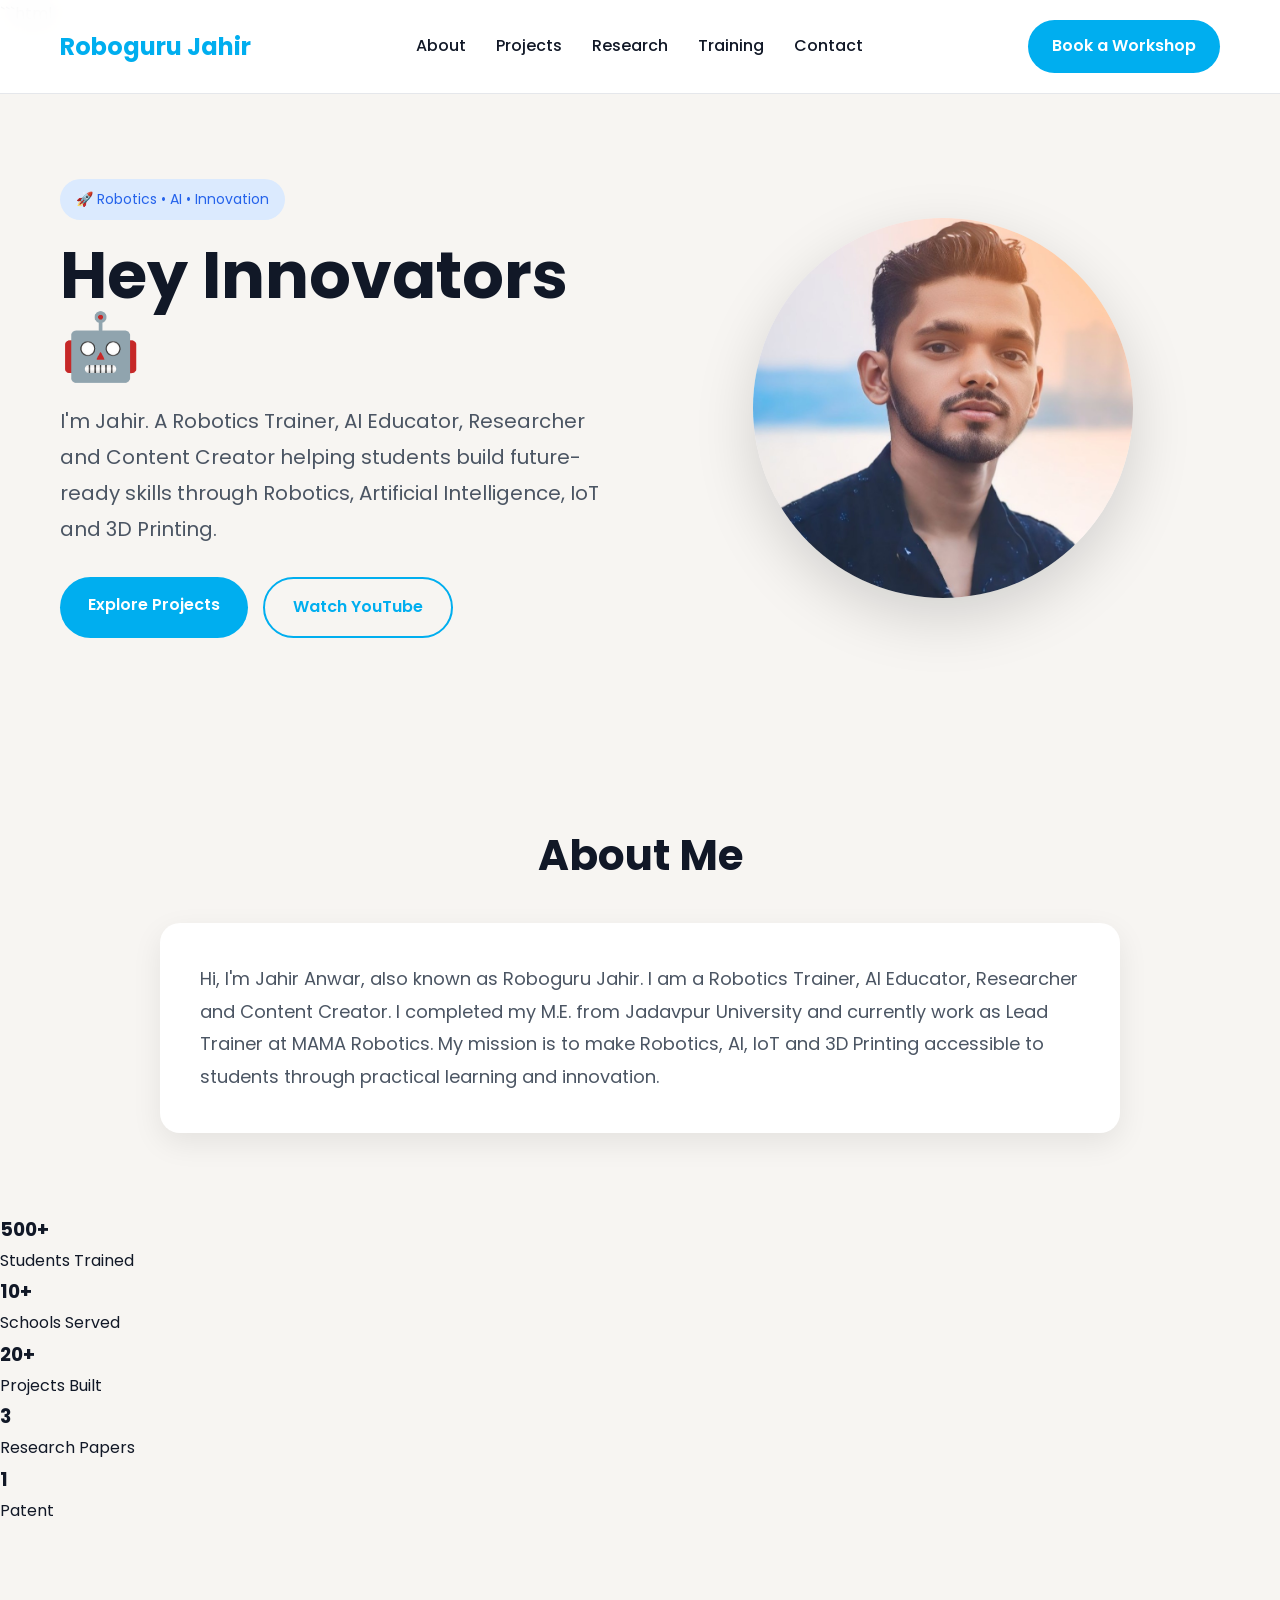
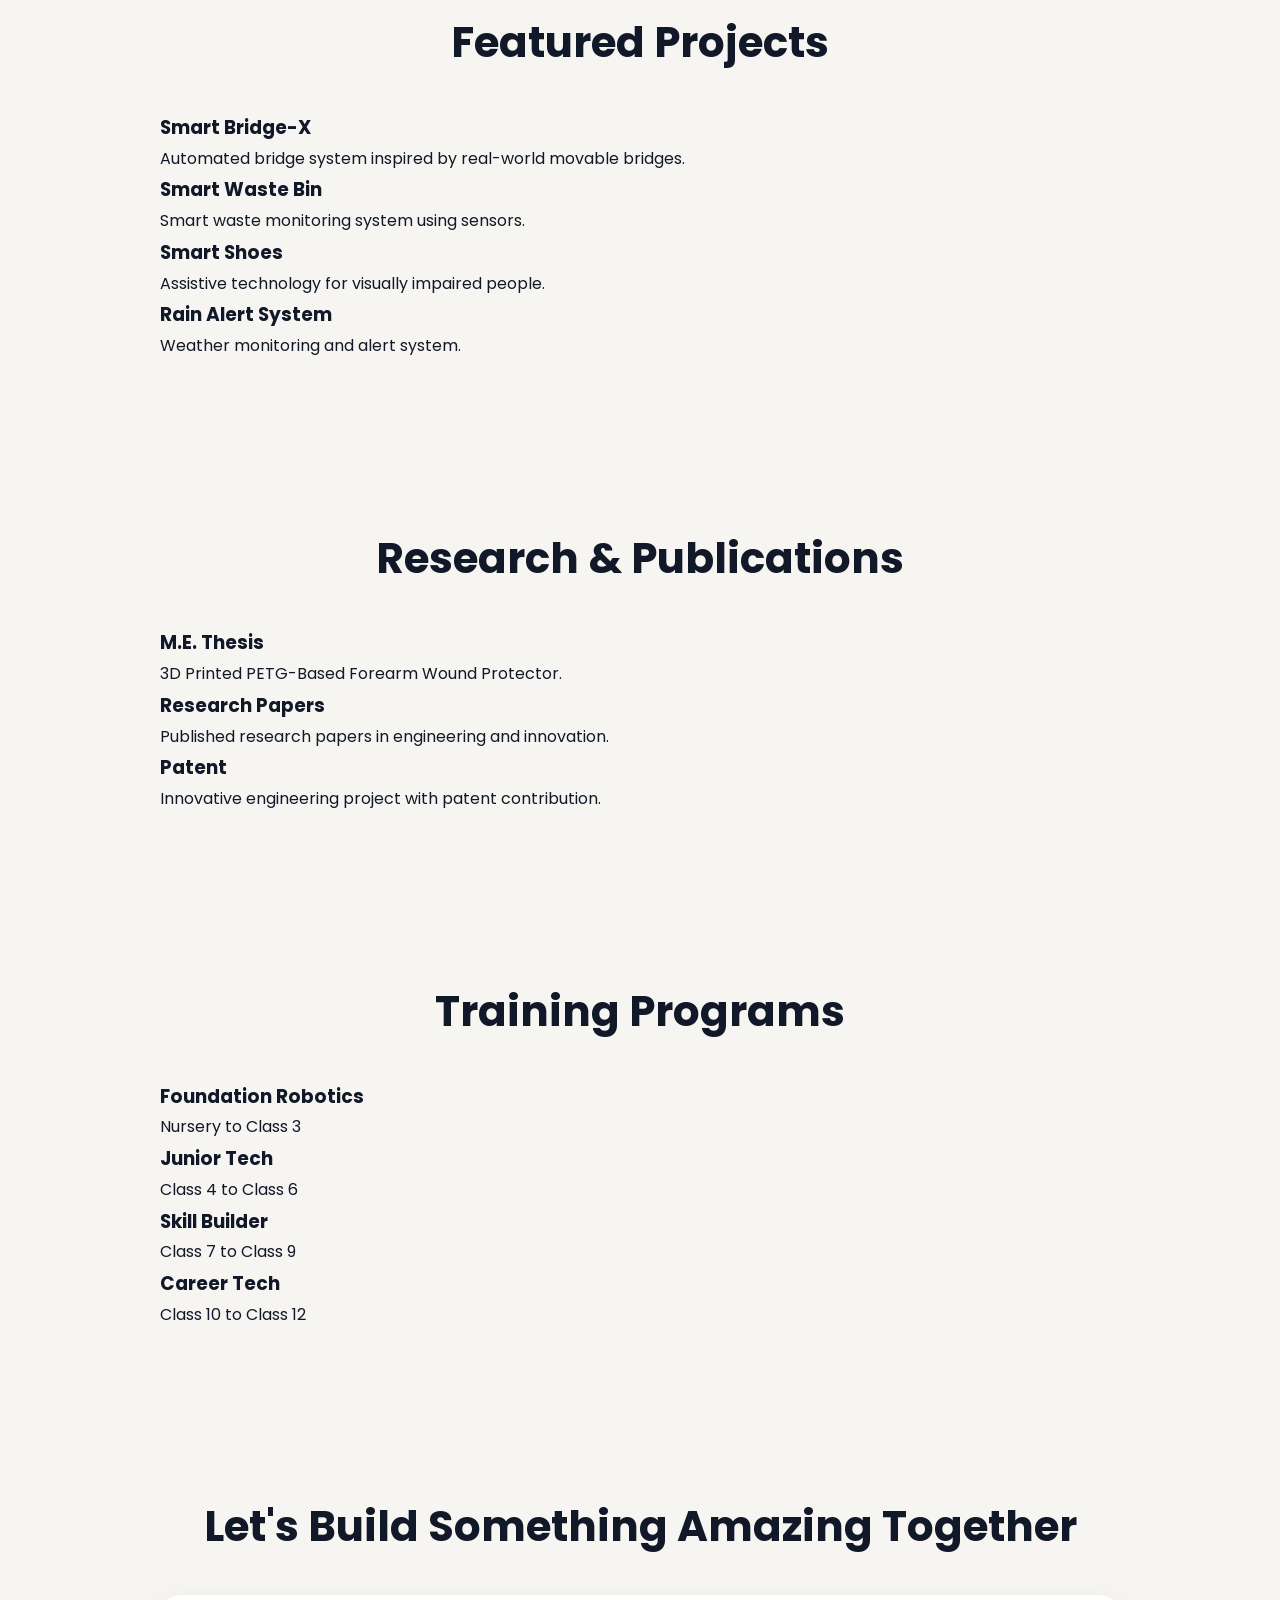
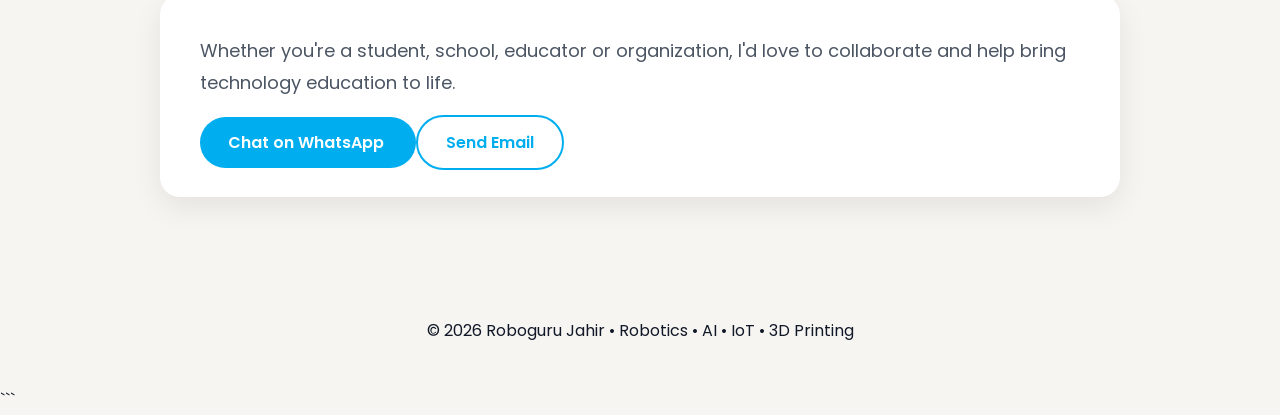
==== index.html @ cf417cfe "Update index.html" ====
```html
<!DOCTYPE html>
<html lang="en">

<head>
<meta charset="UTF-8">
<meta name="viewport" content="width=device-width, initial-scale=1.0">

<title>Roboguru Jahir | Robotics & AI Educator</title>

<link rel="stylesheet" href="style.css">

<link href="https://fonts.googleapis.com/css2?family=Poppins:wght@300;400;500;600;700&display=swap" rel="stylesheet">

<script defer src="script.js"></script>

</head>

<body>

<header>

<div class="navbar">

<div class="logo">
Roboguru Jahir
</div>

<div class="nav-links">
<a href="#about">About</a>
<a href="#projects">Projects</a>
<a href="#research">Research</a>
<a href="#training">Training</a>
<a href="#contact">Contact</a>
</div>

<a href="#contact" class="cta-btn">
Book a Workshop
</a>

</div>

</header>

<section class="hero">

<div class="hero-content">

<div class="badge">
🚀 Robotics • AI • Innovation
</div>

<h1>
Hey Innovators 🤖
</h1>

<p>

I'm Jahir.

A Robotics Trainer, AI Educator, Researcher and Content Creator helping students build future-ready skills through Robotics, Artificial Intelligence, IoT and 3D Printing.

</p>

<div class="hero-buttons">

<a href="#projects" class="btn-primary">
Explore Projects
</a>

<a href="https://youtube.com/@robogurujahir" target="_blank" class="btn-secondary">
Watch YouTube
</a>

</div>

</div>

<div class="hero-image">

<img src="jahir.jpg" alt="Jahir Anwar">

</div>

</section>

<section id="about" class="about reveal">

<h2 class="section-title">
About Me
</h2>

<div class="about-card">

<p>

Hi, I'm Jahir Anwar, also known as Roboguru Jahir.

I am a Robotics Trainer, AI Educator, Researcher and Content Creator.

I completed my M.E. from Jadavpur University and currently work as Lead Trainer at MAMA Robotics.

My mission is to make Robotics, AI, IoT and 3D Printing accessible to students through practical learning and innovation.

</p>

</div>

</section>

<section class="stats reveal">

<div class="card">
<h3>500+</h3>
<p>Students Trained</p>
</div>

<div class="card">
<h3>10+</h3>
<p>Schools Served</p>
</div>

<div class="card">
<h3>20+</h3>
<p>Projects Built</p>
</div>

<div class="card">
<h3>3</h3>
<p>Research Papers</p>
</div>

<div class="card">
<h3>1</h3>
<p>Patent</p>
</div>

</section>

<section id="projects" class="about reveal">

<h2 class="section-title">
Featured Projects
</h2>

<div class="stats">

<div class="card">
<h3>Smart Bridge-X</h3>
<p>Automated bridge system inspired by real-world movable bridges.</p>
</div>

<div class="card">
<h3>Smart Waste Bin</h3>
<p>Smart waste monitoring system using sensors.</p>
</div>

<div class="card">
<h3>Smart Shoes</h3>
<p>Assistive technology for visually impaired people.</p>
</div>

<div class="card">
<h3>Rain Alert System</h3>
<p>Weather monitoring and alert system.</p>
</div>

</div>

</section>

<section id="research" class="about reveal">

<h2 class="section-title">
Research & Publications
</h2>

<div class="stats">

<div class="card">
<h3>M.E. Thesis</h3>
<p>3D Printed PETG-Based Forearm Wound Protector.</p>
</div>

<div class="card">
<h3>Research Papers</h3>
<p>Published research papers in engineering and innovation.</p>
</div>

<div class="card">
<h3>Patent</h3>
<p>Innovative engineering project with patent contribution.</p>
</div>

</div>

</section>

<section id="training" class="about reveal">

<h2 class="section-title">
Training Programs
</h2>

<div class="stats">

<div class="card">
<h3>Foundation Robotics</h3>
<p>Nursery to Class 3</p>
</div>

<div class="card">
<h3>Junior Tech</h3>
<p>Class 4 to Class 6</p>
</div>

<div class="card">
<h3>Skill Builder</h3>
<p>Class 7 to Class 9</p>
</div>

<div class="card">
<h3>Career Tech</h3>
<p>Class 10 to Class 12</p>
</div>

</div>

</section>

<section id="contact" class="about reveal">

<h2 class="section-title">
Let's Build Something Amazing Together
</h2>

<div class="about-card">

<p>

Whether you're a student, school, educator or organization, I'd love to collaborate and help bring technology education to life.

</p>

<br>

<a href="https://wa.me/916295172561" target="_blank" class="btn-primary">
Chat on WhatsApp
</a>

<a href="mailto:robogurujahir@gmail.com" class="btn-secondary">
Send Email
</a>

</div>

</section>

<footer>

<p style="text-align:center;padding:40px;">
© 2026 Roboguru Jahir • Robotics • AI • IoT • 3D Printing
</p>

</footer>

</body>

</html>
```
---- style.css ----
*{
margin:0;
padding:0;
box-sizing:border-box;
font-family:'Poppins',sans-serif;
}

html{
scroll-behavior:smooth;
}

body{
background:#F7F5F2;
color:#111827;
line-height:1.8;
}

header{
position:fixed;
top:0;
left:0;
width:100%;
background:rgba(255,255,255,.95);
backdrop-filter:blur(12px);
border-bottom:1px solid #e5e7eb;
z-index:1000;
}

.navbar{
max-width:1200px;
margin:auto;
padding:20px;
display:flex;
justify-content:space-between;
align-items:center;
}

.logo{
font-size:24px;
font-weight:700;
color:#00AEEF;
}

.nav-links{
display:flex;
gap:30px;
}

.nav-links a{
text-decoration:none;
color:#111827;
font-weight:500;
transition:.3s;
}

.nav-links a:hover{
color:#00AEEF;
}

.cta-btn{
background:#00AEEF;
color:white;
padding:12px 24px;
border-radius:30px;
text-decoration:none;
font-weight:600;
}

.hero{
max-width:1200px;
margin:auto;
padding:150px 20px 100px;
display:flex;
align-items:center;
justify-content:space-between;
gap:50px;
}

.hero-content{
flex:1;
}

.badge{
display:inline-block;
background:#dbeafe;
color:#2563eb;
padding:8px 16px;
border-radius:30px;
font-size:14px;
margin-bottom:20px;
}

.hero h1{
font-size:65px;
line-height:1.1;
margin-bottom:20px;
}

.hero p{
font-size:20px;
color:#4b5563;
max-width:650px;
margin-bottom:30px;
}

.hero-buttons{
display:flex;
gap:15px;
flex-wrap:wrap;
}

.btn-primary{
background:#00AEEF;
color:white;
padding:14px 28px;
border-radius:40px;
text-decoration:none;
font-weight:600;
}

.btn-secondary{
border:2px solid #00AEEF;
color:#00AEEF;
padding:14px 28px;
border-radius:40px;
text-decoration:none;
font-weight:600;
}

.hero-image{
flex:1;
display:flex;
justify-content:center;
}

.hero-image img{
width:380px;
height:380px;
object-fit:cover;
border-radius:50%;
box-shadow:0 20px 60px rgba(0,0,0,.15);
transition:.4s;
}

.hero-image img:hover{
transform:scale(1.05);
}

.about{
max-width:1000px;
margin:auto;
padding:80px 20px;
}

.section-title{
font-size:42px;
text-align:center;
margin-bottom:30px;
}

.about-card{
background:white;
padding:40px;
border-radius:20px;
box-shadow:0 10px 30px rgba(0,0,0,.08);
}

.about-card p{
font-size:18px;
color:#4b5563;
}

.reveal{
opacity:0;
transform:translateY(40px);
transition:all .8s ease;
}

.reveal.active{
opacity:1;
transform:translateY(0);
}

@media(max-width:900px){

.hero{
flex-direction:column-reverse;
text-align:center;
}

.hero h1{
font-size:45px;
}

.hero-image img{
width:280px;
height:280px;
}

.nav-links{
display:none;
}

.hero-buttons{
justify-content:center;
}

}
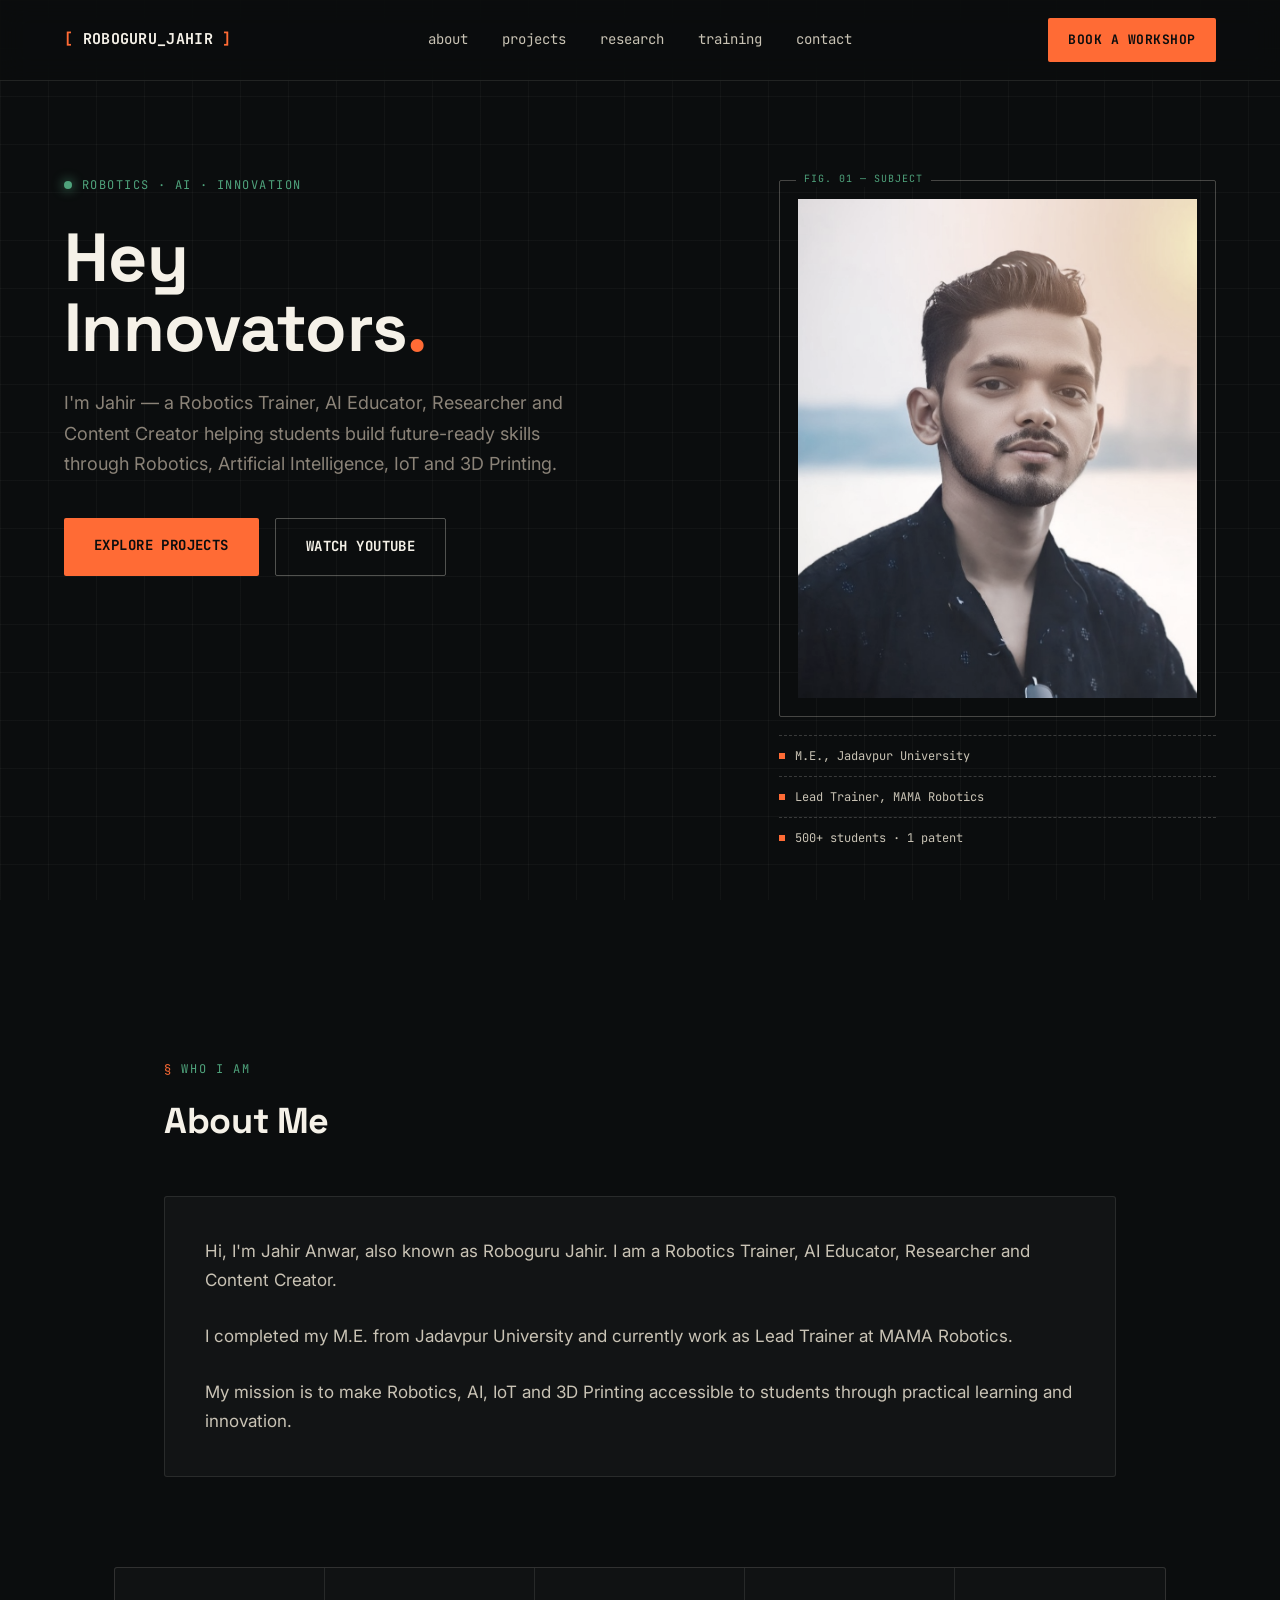
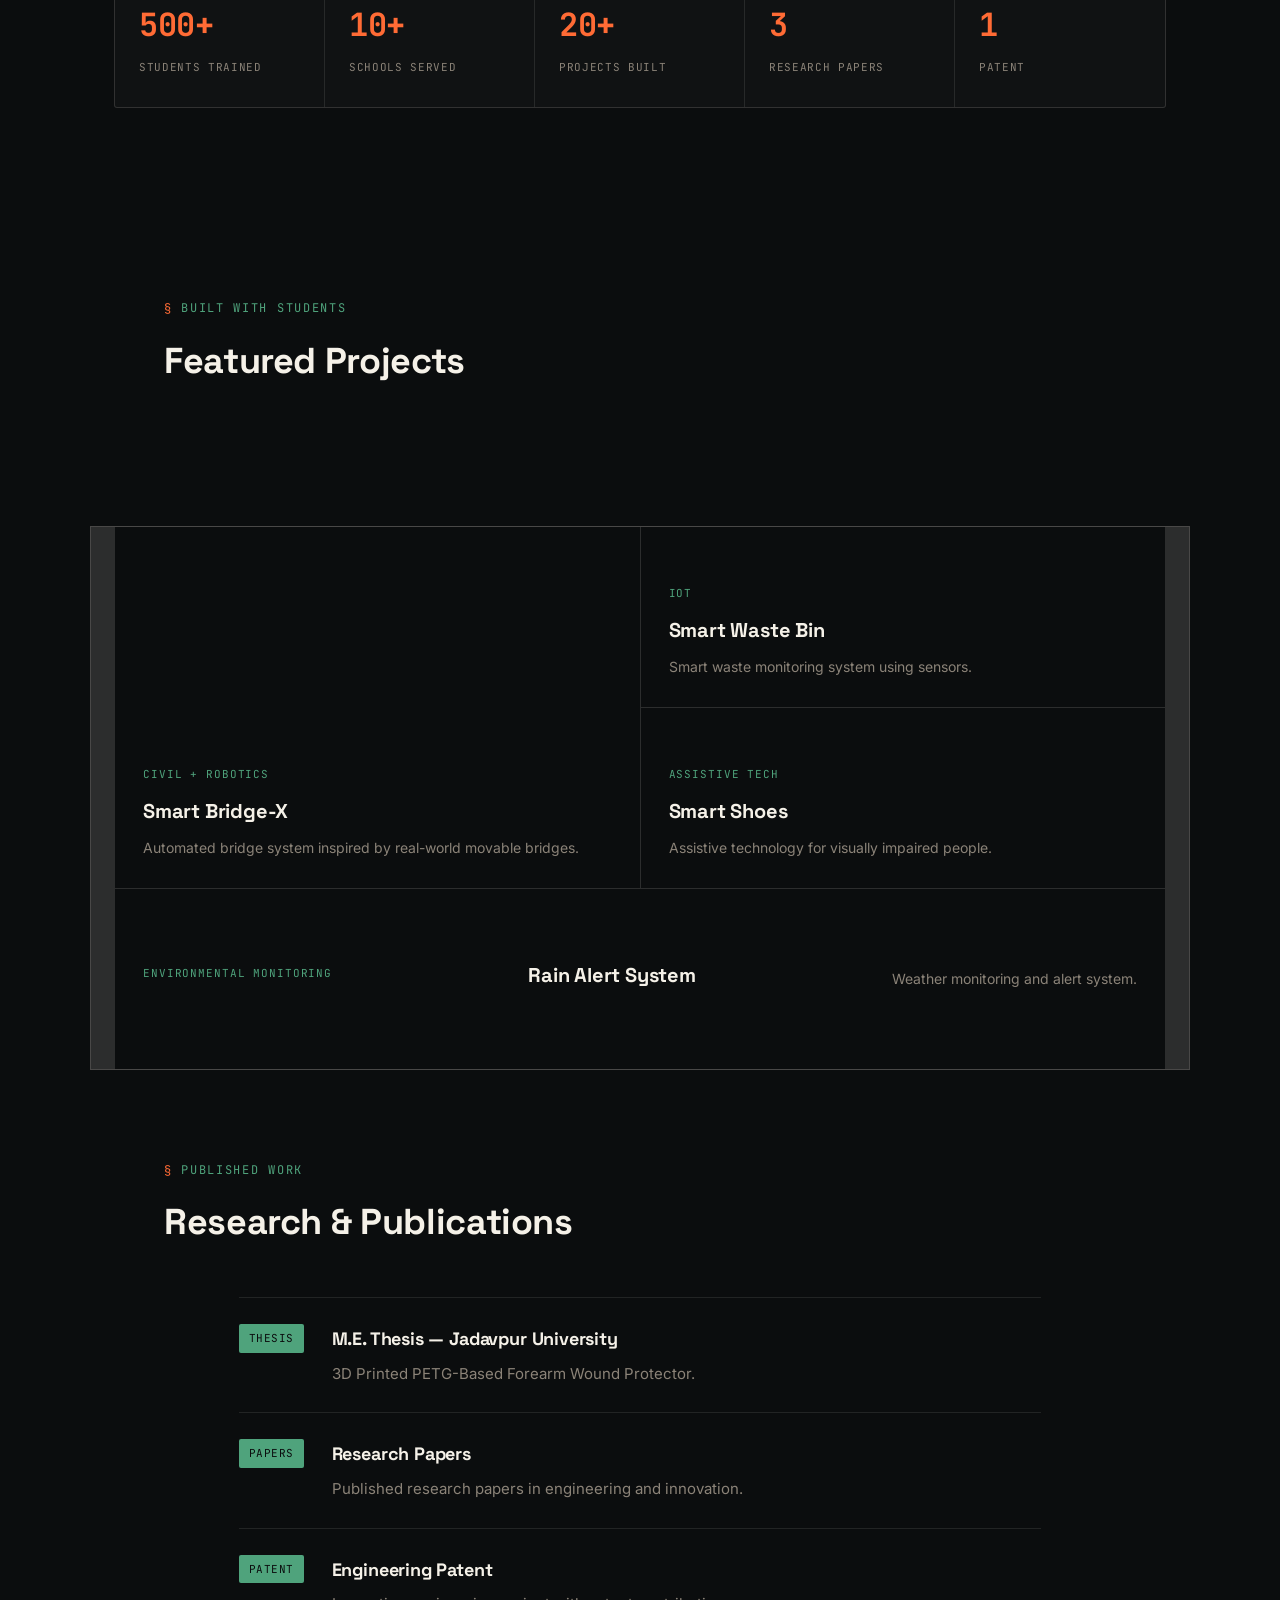
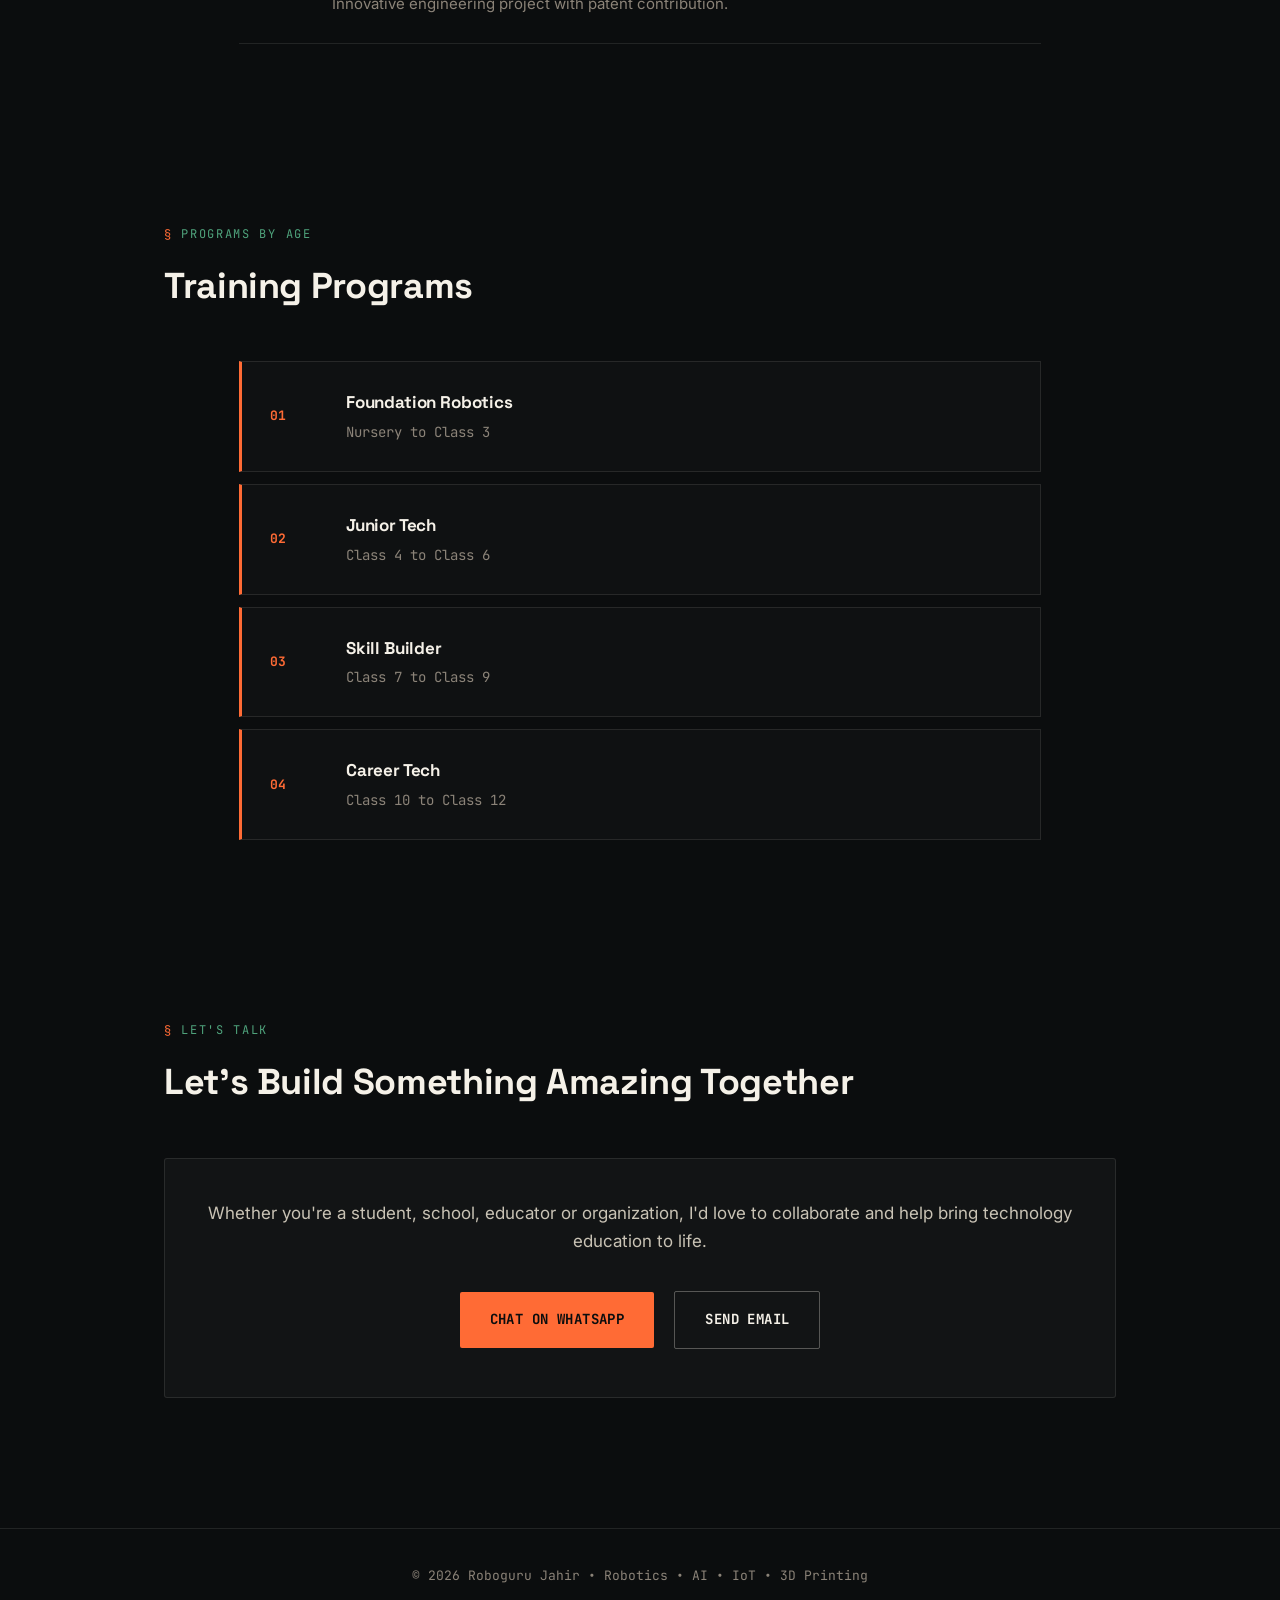
==== commit a5d35afa: "Add files via upload" ====
--- a/index.html
+++ b/index.html
@@ -1,4 +1,3 @@
-```html
 <!DOCTYPE html>
 <html lang="en">
 
@@ -6,11 +5,13 @@
 <meta charset="UTF-8">
 <meta name="viewport" content="width=device-width, initial-scale=1.0">
 
-<title>Roboguru Jahir | Robotics & AI Educator</title>
+<title>Roboguru Jahir | Robotics & AI Educator in Kolkata</title>
+<meta name="description" content="Jahir Anwar (Roboguru Jahir) trains 500+ students across 10+ schools in Robotics, AI, IoT and 3D Printing. M.E., Jadavpur University. Lead Trainer at MAMA Robotics.">
 
 <link rel="stylesheet" href="style.css">
 
-<link href="https://fonts.googleapis.com/css2?family=Poppins:wght@300;400;500;600;700&display=swap" rel="stylesheet">
+<link rel="preconnect" href="https://fonts.googleapis.com">
+<link href="https://fonts.googleapis.com/css2?family=Space+Grotesk:wght@500;600;700&family=Inter:wght@400;500;600&family=JetBrains+Mono:wght@400;500;700&display=swap" rel="stylesheet">
 
 <script defer src="script.js"></script>
 
@@ -19,252 +20,200 @@
 <body>
 
 <header>
-
 <div class="navbar">
-
-<div class="logo">
-Roboguru Jahir
+  <div class="logo">ROBOGURU_JAHIR</div>
+  <div class="nav-links">
+    <a href="#about">about</a>
+    <a href="#projects">projects</a>
+    <a href="#research">research</a>
+    <a href="#training">training</a>
+    <a href="#contact">contact</a>
+  </div>
+  <a href="#contact" class="cta-btn">Book a Workshop</a>
 </div>
-
-<div class="nav-links">
-<a href="#about">About</a>
-<a href="#projects">Projects</a>
-<a href="#research">Research</a>
-<a href="#training">Training</a>
-<a href="#contact">Contact</a>
+</header>
+
+<section class="hero">
+  <div class="hero-content">
+    <div class="badge">Robotics · AI · Innovation</div>
+    <h1>Hey<br>Innovators<span class="accent">.</span></h1>
+    <p>
+      I'm Jahir — a Robotics Trainer, AI Educator, Researcher and Content
+      Creator helping students build future-ready skills through Robotics,
+      Artificial Intelligence, IoT and 3D Printing.
+    </p>
+    <div class="hero-buttons">
+      <a href="#projects" class="btn-primary">Explore Projects</a>
+      <a href="https://youtube.com/@robogurujahir" target="_blank" class="btn-secondary">Watch YouTube</a>
+    </div>
+  </div>
+
+  <div class="hero-diagram">
+    <div class="diagram-frame">
+      <img src="jahir.jpg" alt="Jahir Anwar, Roboguru Jahir">
+    </div>
+    <div class="callouts">
+      <div class="callout"><span class="dot"></span> M.E., Jadavpur University</div>
+      <div class="callout"><span class="dot"></span> Lead Trainer, MAMA Robotics</div>
+      <div class="callout"><span class="dot"></span> 500+ students · 1 patent</div>
+    </div>
+  </div>
+</section>
+
+<section id="about" class="about reveal">
+  <span class="eyebrow">Who I Am</span>
+  <h2 class="section-title">About Me</h2>
+  <div class="about-card">
+    <p>
+      Hi, I'm Jahir Anwar, also known as Roboguru Jahir. I am a Robotics Trainer,
+      AI Educator, Researcher and Content Creator.
+    </p>
+    <br>
+    <p>
+      I completed my M.E. from Jadavpur University and currently work as Lead
+      Trainer at MAMA Robotics.
+    </p>
+    <br>
+    <p>
+      My mission is to make Robotics, AI, IoT and 3D Printing accessible to
+      students through practical learning and innovation.
+    </p>
+  </div>
+</section>
+
+<section class="stats-section reveal">
+  <div class="stats">
+    <div class="card">
+      <h3>500+</h3>
+      <p>Students trained</p>
+    </div>
+    <div class="card">
+      <h3>10+</h3>
+      <p>Schools served</p>
+    </div>
+    <div class="card">
+      <h3>20+</h3>
+      <p>Projects built</p>
+    </div>
+    <div class="card">
+      <h3>3</h3>
+      <p>Research papers</p>
+    </div>
+    <div class="card">
+      <h3>1</h3>
+      <p>Patent</p>
+    </div>
+  </div>
+</section>
+
+<section id="projects" class="about reveal">
+  <span class="eyebrow">Built With Students</span>
+  <h2 class="section-title">Featured Projects</h2>
+</section>
+
+<div class="projects-grid reveal">
+  <div class="project-card">
+    <div class="project-tag">Civil + Robotics</div>
+    <h3>Smart Bridge-X</h3>
+    <p>Automated bridge system inspired by real-world movable bridges.</p>
+  </div>
+  <div class="project-card">
+    <div class="project-tag">IoT</div>
+    <h3>Smart Waste Bin</h3>
+    <p>Smart waste monitoring system using sensors.</p>
+  </div>
+  <div class="project-card">
+    <div class="project-tag">Assistive Tech</div>
+    <h3>Smart Shoes</h3>
+    <p>Assistive technology for visually impaired people.</p>
+  </div>
+  <div class="project-card">
+    <div class="project-tag">Environmental Monitoring</div>
+    <h3>Rain Alert System</h3>
+    <p>Weather monitoring and alert system.</p>
+  </div>
 </div>
 
-<a href="#contact" class="cta-btn">
-Book a Workshop
-</a>
-
-</div>
-
-</header>
-
-<section class="hero">
-
-<div class="hero-content">
-
-<div class="badge">
-🚀 Robotics • AI • Innovation
-</div>
-
-<h1>
-Hey Innovators 🤖
-</h1>
-
-<p>
-
-I'm Jahir.
-
-A Robotics Trainer, AI Educator, Researcher and Content Creator helping students build future-ready skills through Robotics, Artificial Intelligence, IoT and 3D Printing.
-
-</p>
-
-<div class="hero-buttons">
-
-<a href="#projects" class="btn-primary">
-Explore Projects
-</a>
-
-<a href="https://youtube.com/@robogurujahir" target="_blank" class="btn-secondary">
-Watch YouTube
-</a>
-
-</div>
-
-</div>
-
-<div class="hero-image">
-
-<img src="jahir.jpg" alt="Jahir Anwar">
-
-</div>
-
-</section>
-
-<section id="about" class="about reveal">
-
-<h2 class="section-title">
-About Me
-</h2>
-
-<div class="about-card">
-
-<p>
-
-Hi, I'm Jahir Anwar, also known as Roboguru Jahir.
-
-I am a Robotics Trainer, AI Educator, Researcher and Content Creator.
-
-I completed my M.E. from Jadavpur University and currently work as Lead Trainer at MAMA Robotics.
-
-My mission is to make Robotics, AI, IoT and 3D Printing accessible to students through practical learning and innovation.
-
-</p>
-
-</div>
-
-</section>
-
-<section class="stats reveal">
-
-<div class="card">
-<h3>500+</h3>
-<p>Students Trained</p>
-</div>
-
-<div class="card">
-<h3>10+</h3>
-<p>Schools Served</p>
-</div>
-
-<div class="card">
-<h3>20+</h3>
-<p>Projects Built</p>
-</div>
-
-<div class="card">
-<h3>3</h3>
-<p>Research Papers</p>
-</div>
-
-<div class="card">
-<h3>1</h3>
-<p>Patent</p>
-</div>
-
-</section>
-
-<section id="projects" class="about reveal">
-
-<h2 class="section-title">
-Featured Projects
-</h2>
-
-<div class="stats">
-
-<div class="card">
-<h3>Smart Bridge-X</h3>
-<p>Automated bridge system inspired by real-world movable bridges.</p>
-</div>
-
-<div class="card">
-<h3>Smart Waste Bin</h3>
-<p>Smart waste monitoring system using sensors.</p>
-</div>
-
-<div class="card">
-<h3>Smart Shoes</h3>
-<p>Assistive technology for visually impaired people.</p>
-</div>
-
-<div class="card">
-<h3>Rain Alert System</h3>
-<p>Weather monitoring and alert system.</p>
-</div>
-
-</div>
-
-</section>
-
 <section id="research" class="about reveal">
-
-<h2 class="section-title">
-Research & Publications
-</h2>
-
-<div class="stats">
-
-<div class="card">
-<h3>M.E. Thesis</h3>
-<p>3D Printed PETG-Based Forearm Wound Protector.</p>
-</div>
-
-<div class="card">
-<h3>Research Papers</h3>
-<p>Published research papers in engineering and innovation.</p>
-</div>
-
-<div class="card">
-<h3>Patent</h3>
-<p>Innovative engineering project with patent contribution.</p>
-</div>
-
-</div>
-
+  <span class="eyebrow">Published Work</span>
+  <h2 class="section-title">Research & Publications</h2>
+  <div class="research-list">
+    <div class="research-item">
+      <div class="research-tag">THESIS</div>
+      <div>
+        <h3>M.E. Thesis — Jadavpur University</h3>
+        <p>3D Printed PETG-Based Forearm Wound Protector.</p>
+      </div>
+    </div>
+    <div class="research-item">
+      <div class="research-tag">PAPERS</div>
+      <div>
+        <h3>Research Papers</h3>
+        <p>Published research papers in engineering and innovation.</p>
+      </div>
+    </div>
+    <div class="research-item">
+      <div class="research-tag">PATENT</div>
+      <div>
+        <h3>Engineering Patent</h3>
+        <p>Innovative engineering project with patent contribution.</p>
+      </div>
+    </div>
+  </div>
 </section>
 
 <section id="training" class="about reveal">
-
-<h2 class="section-title">
-Training Programs
-</h2>
-
-<div class="stats">
-
-<div class="card">
-<h3>Foundation Robotics</h3>
-<p>Nursery to Class 3</p>
-</div>
-
-<div class="card">
-<h3>Junior Tech</h3>
-<p>Class 4 to Class 6</p>
-</div>
-
-<div class="card">
-<h3>Skill Builder</h3>
-<p>Class 7 to Class 9</p>
-</div>
-
-<div class="card">
-<h3>Career Tech</h3>
-<p>Class 10 to Class 12</p>
-</div>
-
-</div>
-
+  <span class="eyebrow">Programs By Age</span>
+  <h2 class="section-title">Training Programs</h2>
+  <div class="training-ladder">
+    <div class="training-step">
+      <div class="training-num">01</div>
+      <div>
+        <h3>Foundation Robotics</h3>
+        <p>Nursery to Class 3</p>
+      </div>
+    </div>
+    <div class="training-step">
+      <div class="training-num">02</div>
+      <div>
+        <h3>Junior Tech</h3>
+        <p>Class 4 to Class 6</p>
+      </div>
+    </div>
+    <div class="training-step">
+      <div class="training-num">03</div>
+      <div>
+        <h3>Skill Builder</h3>
+        <p>Class 7 to Class 9</p>
+      </div>
+    </div>
+    <div class="training-step">
+      <div class="training-num">04</div>
+      <div>
+        <h3>Career Tech</h3>
+        <p>Class 10 to Class 12</p>
+      </div>
+    </div>
+  </div>
 </section>
 
 <section id="contact" class="about reveal">
-
-<h2 class="section-title">
-Let's Build Something Amazing Together
-</h2>
-
-<div class="about-card">
-
-<p>
-
-Whether you're a student, school, educator or organization, I'd love to collaborate and help bring technology education to life.
-
-</p>
-
-<br>
-
-<a href="https://wa.me/916295172561" target="_blank" class="btn-primary">
-Chat on WhatsApp
-</a>
-
-<a href="mailto:robogurujahir@gmail.com" class="btn-secondary">
-Send Email
-</a>
-
-</div>
-
+  <span class="eyebrow">Let's Talk</span>
+  <h2 class="section-title">Let's Build Something Amazing Together</h2>
+  <div class="about-card">
+    <p>
+      Whether you're a student, school, educator or organization, I'd love to
+      collaborate and help bring technology education to life.
+    </p>
+    <br>
+    <a href="https://wa.me/916295172561" target="_blank" class="btn-primary">Chat on WhatsApp</a>
+    <a href="mailto:robogurujahir@gmail.com" class="btn-secondary">Send Email</a>
+  </div>
 </section>
 
 <footer>
-
-<p style="text-align:center;padding:40px;">
-© 2026 Roboguru Jahir • Robotics • AI • IoT • 3D Printing
-</p>
-
+  <p>© 2026 Roboguru Jahir • Robotics • AI • IoT • 3D Printing</p>
 </footer>
 
 </body>
-
 </html>
-```
--- a/style.css
+++ b/style.css
@@ -1,208 +1,580 @@
+/* ===================================================
+   ROBOGURU JAHIR — Design Tokens
+   ---------------------------------------------------
+   Background   #0B0D0E   near-black workshop
+   Paper        #F5F1E8   warm paper (text/surfaces)
+   Solder       #FF6B35   signal orange — signature only
+   Trace        #4FA37C   PCB-trace green — data/tags
+   Graphite     #8B8378   muted body text
+   Line         rgba(245,241,232,.14)
+=================================================== */
+
 *{
-margin:0;
-padding:0;
-box-sizing:border-box;
-font-family:'Poppins',sans-serif;
+  margin:0;
+  padding:0;
+  box-sizing:border-box;
 }
 
 html{
-scroll-behavior:smooth;
+  scroll-behavior:smooth;
 }
 
 body{
-background:#F7F5F2;
-color:#111827;
-line-height:1.8;
-}
+  background:#0B0D0E;
+  color:#F5F1E8;
+  font-family:'Inter',sans-serif;
+  line-height:1.7;
+  overflow-x:hidden;
+}
+
+::selection{
+  background:#FF6B35;
+  color:#0B0D0E;
+}
+
+h1,h2,h3{
+  font-family:'Space Grotesk',sans-serif;
+  letter-spacing:-.01em;
+}
+
+.mono{
+  font-family:'JetBrains Mono',monospace;
+}
+
+a{ color:inherit; }
+a:focus-visible, button:focus-visible{
+  outline:2px solid #FF6B35;
+  outline-offset:4px;
+}
+
+/* faint blueprint grid behind everything */
+body::before{
+  content:"";
+  position:fixed;
+  inset:0;
+  background-image:
+    linear-gradient(rgba(245,241,232,.035) 1px, transparent 1px),
+    linear-gradient(90deg, rgba(245,241,232,.035) 1px, transparent 1px);
+  background-size:48px 48px;
+  pointer-events:none;
+  z-index:0;
+}
+
+header, .hero, .about, .stats-section, #projects, .projects-grid,
+.research-list, .training-ladder, #contact, footer{
+  position:relative;
+  z-index:1;
+}
+
+/* ===================== HEADER ===================== */
 
 header{
-position:fixed;
-top:0;
-left:0;
-width:100%;
-background:rgba(255,255,255,.95);
-backdrop-filter:blur(12px);
-border-bottom:1px solid #e5e7eb;
-z-index:1000;
+  position:fixed;
+  top:0; left:0; width:100%;
+  background:rgba(11,13,14,.85);
+  backdrop-filter:blur(14px);
+  border-bottom:1px solid rgba(245,241,232,.1);
+  z-index:1000;
 }
 
 .navbar{
-max-width:1200px;
-margin:auto;
-padding:20px;
-display:flex;
-justify-content:space-between;
-align-items:center;
+  max-width:1200px;
+  margin:auto;
+  padding:18px 24px;
+  display:flex;
+  justify-content:space-between;
+  align-items:center;
 }
 
 .logo{
-font-size:24px;
-font-weight:700;
-color:#00AEEF;
+  font-family:'JetBrains Mono',monospace;
+  font-size:15px;
+  font-weight:700;
+  letter-spacing:.02em;
+  color:#F5F1E8;
+}
+.logo::before{
+  content:"[ ";
+  color:#FF6B35;
+}
+.logo::after{
+  content:" ]";
+  color:#FF6B35;
 }
 
 .nav-links{
-display:flex;
-gap:30px;
-}
-
+  display:flex;
+  gap:34px;
+}
 .nav-links a{
-text-decoration:none;
-color:#111827;
-font-weight:500;
-transition:.3s;
-}
-
-.nav-links a:hover{
-color:#00AEEF;
-}
+  text-decoration:none;
+  color:#C9C3B5;
+  font-size:14px;
+  font-family:'JetBrains Mono',monospace;
+  transition:color .25s;
+}
+.nav-links a:hover{ color:#FF6B35; }
 
 .cta-btn{
-background:#00AEEF;
-color:white;
-padding:12px 24px;
-border-radius:30px;
-text-decoration:none;
-font-weight:600;
-}
+  background:#FF6B35;
+  color:#0B0D0E;
+  padding:11px 20px;
+  border-radius:2px;
+  text-decoration:none;
+  font-weight:700;
+  font-size:13px;
+  font-family:'JetBrains Mono',monospace;
+  text-transform:uppercase;
+  letter-spacing:.04em;
+  transition:transform .25s, box-shadow .25s;
+}
+.cta-btn:hover{
+  transform:translateY(-2px);
+  box-shadow:0 8px 24px rgba(255,107,53,.35);
+}
+
+/* ===================== HERO — schematic layout ===================== */
 
 .hero{
-max-width:1200px;
-margin:auto;
-padding:150px 20px 100px;
-display:flex;
-align-items:center;
-justify-content:space-between;
-gap:50px;
+  max-width:1200px;
+  margin:auto;
+  padding:170px 24px 120px;
+  display:grid;
+  grid-template-columns:1.2fr .8fr;
+  gap:60px;
+  align-items:start;
 }
 
 .hero-content{
-flex:1;
+  min-width:0;
 }
 
 .badge{
-display:inline-block;
-background:#dbeafe;
-color:#2563eb;
-padding:8px 16px;
-border-radius:30px;
-font-size:14px;
-margin-bottom:20px;
+  display:inline-flex;
+  align-items:center;
+  gap:10px;
+  font-family:'JetBrains Mono',monospace;
+  font-size:12px;
+  letter-spacing:.12em;
+  text-transform:uppercase;
+  color:#4FA37C;
+  margin-bottom:28px;
+}
+.badge::before{
+  content:"";
+  width:8px; height:8px;
+  background:#4FA37C;
+  border-radius:50%;
+  box-shadow:0 0 12px #4FA37C;
+  animation:pulse 2s infinite;
+}
+@keyframes pulse{
+  0%,100%{ opacity:1; }
+  50%{ opacity:.35; }
 }
 
 .hero h1{
-font-size:65px;
-line-height:1.1;
-margin-bottom:20px;
-}
+  font-size:68px;
+  line-height:1.02;
+  font-weight:700;
+  margin-bottom:26px;
+  color:#F5F1E8;
+}
+.hero h1 .accent{ color:#FF6B35; }
 
 .hero p{
-font-size:20px;
-color:#4b5563;
-max-width:650px;
-margin-bottom:30px;
+  font-size:18px;
+  color:#8B8378;
+  max-width:540px;
+  margin-bottom:38px;
 }
 
 .hero-buttons{
-display:flex;
-gap:15px;
-flex-wrap:wrap;
+  display:flex;
+  gap:16px;
+  flex-wrap:wrap;
 }
 
 .btn-primary{
-background:#00AEEF;
-color:white;
-padding:14px 28px;
-border-radius:40px;
-text-decoration:none;
-font-weight:600;
+  background:#FF6B35;
+  color:#0B0D0E;
+  padding:16px 30px;
+  border-radius:2px;
+  text-decoration:none;
+  font-weight:700;
+  font-size:14px;
+  font-family:'JetBrains Mono',monospace;
+  text-transform:uppercase;
+  letter-spacing:.03em;
+  display:inline-block;
+  transition:transform .25s, box-shadow .25s;
+}
+.btn-primary:hover{
+  transform:translateY(-3px);
+  box-shadow:0 10px 28px rgba(255,107,53,.35);
 }
 
 .btn-secondary{
-border:2px solid #00AEEF;
-color:#00AEEF;
-padding:14px 28px;
-border-radius:40px;
-text-decoration:none;
-font-weight:600;
-}
-
-.hero-image{
-flex:1;
-display:flex;
-justify-content:center;
-}
-
-.hero-image img{
-width:380px;
-height:380px;
-object-fit:cover;
-border-radius:50%;
-box-shadow:0 20px 60px rgba(0,0,0,.15);
-transition:.4s;
-}
-
-.hero-image img:hover{
-transform:scale(1.05);
-}
+  border:1.5px solid rgba(245,241,232,.3);
+  color:#F5F1E8;
+  padding:16px 30px;
+  border-radius:2px;
+  text-decoration:none;
+  font-weight:700;
+  font-size:14px;
+  font-family:'JetBrains Mono',monospace;
+  text-transform:uppercase;
+  letter-spacing:.03em;
+  display:inline-block;
+  transition:.25s;
+}
+.btn-secondary:hover{
+  border-color:#4FA37C;
+  color:#4FA37C;
+}
+
+/* --- the schematic photo callout --- */
+
+.hero-diagram{
+  position:relative;
+  padding-top:10px;
+}
+
+.diagram-frame{
+  position:relative;
+  border:1px solid rgba(245,241,232,.25);
+  border-radius:2px;
+  padding:18px;
+}
+
+.diagram-frame::before{
+  content:"FIG. 01 — SUBJECT";
+  position:absolute;
+  top:-11px;
+  left:16px;
+  background:#0B0D0E;
+  padding:0 8px;
+  font-family:'JetBrains Mono',monospace;
+  font-size:10px;
+  letter-spacing:.1em;
+  color:#4FA37C;
+}
+
+.diagram-frame img{
+  width:100%;
+  aspect-ratio:4/5;
+  object-fit:cover;
+  filter:grayscale(60%) contrast(1.05);
+  display:block;
+  transition:filter .5s;
+}
+.diagram-frame:hover img{
+  filter:grayscale(0%) contrast(1.05);
+}
+
+.callouts{
+  margin-top:18px;
+  display:flex;
+  flex-direction:column;
+  gap:10px;
+}
+.callout{
+  display:flex;
+  align-items:center;
+  gap:10px;
+  font-family:'JetBrains Mono',monospace;
+  font-size:12px;
+  color:#C9C3B5;
+  border-top:1px dashed rgba(245,241,232,.2);
+  padding-top:10px;
+}
+.callout span.dot{
+  width:6px; height:6px;
+  background:#FF6B35;
+  flex:none;
+}
+
+/* ===================== SECTION SHARED ===================== */
 
 .about{
-max-width:1000px;
-margin:auto;
-padding:80px 20px;
-}
+  max-width:1000px;
+  margin:auto;
+  padding:90px 24px;
+}
+
+.eyebrow{
+  font-family:'JetBrains Mono',monospace;
+  font-size:12px;
+  letter-spacing:.14em;
+  text-transform:uppercase;
+  color:#4FA37C;
+  display:block;
+  margin-bottom:12px;
+}
+.eyebrow::before{ content:"§ "; color:#FF6B35; }
 
 .section-title{
-font-size:42px;
-text-align:center;
-margin-bottom:30px;
+  font-size:36px;
+  margin-bottom:44px;
+  color:#F5F1E8;
+  font-weight:700;
 }
 
 .about-card{
-background:white;
-padding:40px;
-border-radius:20px;
-box-shadow:0 10px 30px rgba(0,0,0,.08);
-}
-
+  background:rgba(245,241,232,.03);
+  border:1px solid rgba(245,241,232,.1);
+  padding:40px;
+  border-radius:3px;
+}
 .about-card p{
-font-size:18px;
-color:#4b5563;
-}
+  font-size:17px;
+  color:#C9C3B5;
+}
+
+/* ===================== STATS — terminal readout ===================== */
+
+.stats-section{
+  max-width:1100px;
+  margin:0 auto 100px;
+  padding:0 24px;
+}
+
+.stats{
+  display:flex;
+  flex-wrap:wrap;
+  border:1px solid rgba(245,241,232,.14);
+  border-radius:3px;
+  background:rgba(245,241,232,.025);
+}
+
+.stats .card{
+  flex:1 1 19%;
+  text-align:left;
+  padding:30px 24px;
+  border-right:1px solid rgba(245,241,232,.1);
+}
+.stats .card:last-child{ border-right:none; }
+
+.stats .card h3{
+  font-family:'JetBrains Mono',monospace;
+  font-size:32px;
+  color:#FF6B35;
+  margin-bottom:6px;
+  font-weight:700;
+}
+.stats .card p{
+  font-family:'JetBrains Mono',monospace;
+  color:#8B8378;
+  font-size:11px;
+  letter-spacing:.06em;
+  text-transform:uppercase;
+}
+
+/* ===================== PROJECTS ===================== */
+
+.projects-grid{
+  max-width:1100px;
+  margin:auto;
+  padding:0 24px;
+  display:grid;
+  grid-template-columns:repeat(4,1fr);
+  grid-auto-rows:180px;
+  gap:1px;
+  background:rgba(245,241,232,.14);
+  border:1px solid rgba(245,241,232,.14);
+}
+
+.project-card{
+  background:#0B0D0E;
+  padding:28px;
+  display:flex;
+  flex-direction:column;
+  justify-content:flex-end;
+  position:relative;
+  transition:background .3s;
+}
+.project-card:hover{
+  background:rgba(255,107,53,.06);
+}
+
+.project-card:nth-child(1){ grid-column:span 2; grid-row:span 2; }
+.project-card:nth-child(2){ grid-column:span 2; }
+.project-card:nth-child(3){ grid-column:span 2; }
+.project-card:nth-child(4){ grid-column:span 4; grid-row:span 1; flex-direction:row; align-items:center; justify-content:space-between; }
+
+.project-tag{
+  font-family:'JetBrains Mono',monospace;
+  font-size:11px;
+  color:#4FA37C;
+  text-transform:uppercase;
+  letter-spacing:.08em;
+  margin-bottom:10px;
+}
+
+.project-card h3{
+  font-size:20px;
+  color:#F5F1E8;
+  margin-bottom:8px;
+}
+.project-card p{
+  color:#8B8378;
+  font-size:14px;
+}
+
+/* ===================== RESEARCH ===================== */
+
+.research-list{
+  max-width:850px;
+  margin:auto;
+  padding:0 24px;
+}
+
+.research-item{
+  display:flex;
+  gap:28px;
+  padding:26px 0;
+  border-bottom:1px solid rgba(245,241,232,.1);
+}
+.research-item:first-child{
+  border-top:1px solid rgba(245,241,232,.1);
+}
+
+.research-tag{
+  font-family:'JetBrains Mono',monospace;
+  font-size:11px;
+  color:#0B0D0E;
+  background:#4FA37C;
+  padding:5px 10px;
+  border-radius:2px;
+  height:fit-content;
+  white-space:nowrap;
+  letter-spacing:.04em;
+}
+
+.research-item h3{
+  font-size:18px;
+  color:#F5F1E8;
+  margin-bottom:6px;
+}
+.research-item p{
+  color:#8B8378;
+  font-size:15px;
+}
+
+/* ===================== TRAINING — staged ladder ===================== */
+
+.training-ladder{
+  max-width:850px;
+  margin:auto;
+  padding:0 24px;
+}
+
+.training-step{
+  display:flex;
+  align-items:center;
+  gap:26px;
+  padding:26px 28px;
+  border:1px solid rgba(245,241,232,.1);
+  border-left:3px solid #FF6B35;
+  background:rgba(245,241,232,.02);
+}
+.training-step:not(:last-child){ margin-bottom:12px; }
+
+.training-num{
+  font-family:'JetBrains Mono',monospace;
+  font-size:13px;
+  color:#FF6B35;
+  font-weight:700;
+  flex:0 0 50px;
+}
+
+.training-step h3{
+  font-size:17px;
+  color:#F5F1E8;
+  margin-bottom:4px;
+}
+.training-step p{
+  color:#8B8378;
+  font-size:14px;
+  font-family:'JetBrains Mono',monospace;
+}
+
+/* ===================== CONTACT ===================== */
+
+#contact .about-card{ text-align:center; }
+#contact .btn-primary,
+#contact .btn-secondary{ margin:8px; }
+
+/* ===================== FOOTER ===================== */
+
+footer{
+  border-top:1px solid rgba(245,241,232,.1);
+  margin-top:40px;
+  position:relative; z-index:1;
+}
+footer p{
+  text-align:center;
+  padding:36px 20px;
+  color:#8B8378;
+  font-size:13px;
+  font-family:'JetBrains Mono',monospace;
+}
+
+/* ===================== REVEAL ===================== */
 
 .reveal{
-opacity:0;
-transform:translateY(40px);
-transition:all .8s ease;
-}
-
+  opacity:0;
+  transform:translateY(32px);
+  transition:all .7s ease;
+}
 .reveal.active{
-opacity:1;
-transform:translateY(0);
-}
+  opacity:1;
+  transform:translateY(0);
+}
+
+@media (prefers-reduced-motion:reduce){
+  .reveal{ opacity:1; transform:none; transition:none; }
+  .badge::before{ animation:none; }
+  *{ transition:none !important; }
+}
+
+/* ===================== RESPONSIVE ===================== */
 
 @media(max-width:900px){
-
-.hero{
-flex-direction:column-reverse;
-text-align:center;
-}
-
-.hero h1{
-font-size:45px;
-}
-
-.hero-image img{
-width:280px;
-height:280px;
-}
-
-.nav-links{
-display:none;
-}
-
-.hero-buttons{
-justify-content:center;
-}
-
-}
+  .hero{
+    grid-template-columns:1fr;
+    padding:140px 24px 80px;
+  }
+  .hero h1{ font-size:44px; }
+  .nav-links{ display:none; }
+  .stats .card{
+    flex:1 1 50%;
+    border-right:none;
+    border-bottom:1px solid rgba(245,241,232,.1);
+  }
+  .projects-grid{
+    grid-template-columns:1fr 1fr;
+    grid-auto-rows:auto;
+  }
+  .project-card:nth-child(1),
+  .project-card:nth-child(2),
+  .project-card:nth-child(3),
+  .project-card:nth-child(4){
+    grid-column:span 2;
+    grid-row:auto;
+    flex-direction:column;
+    align-items:flex-start;
+    min-height:150px;
+  }
+  .research-item{ flex-direction:column; gap:10px; }
+}
+
+@media(max-width:560px){
+  .hero h1{ font-size:34px; }
+  .projects-grid{ grid-template-columns:1fr; }
+  .project-card:nth-child(1),
+  .project-card:nth-child(2),
+  .project-card:nth-child(3),
+  .project-card:nth-child(4){ grid-column:span 1; }
+  .stats .card{ flex:1 1 100%; }
+}
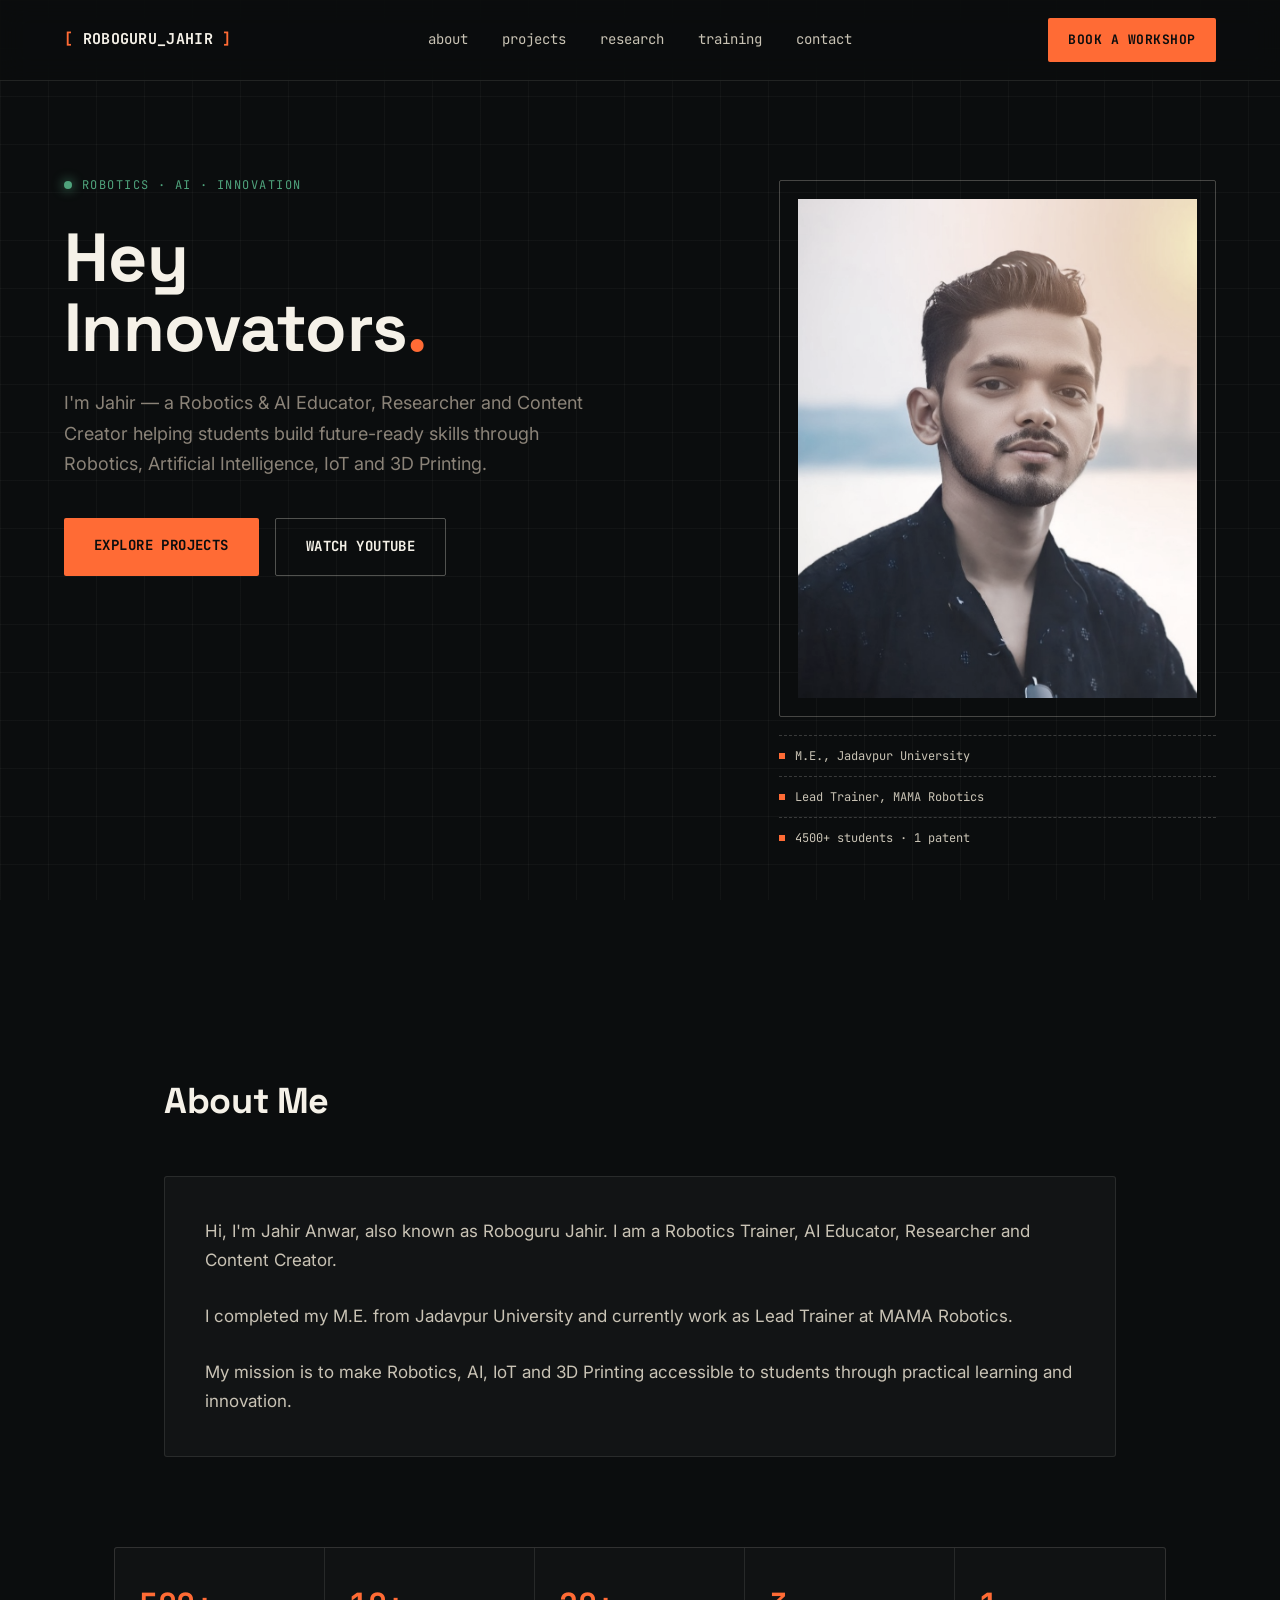
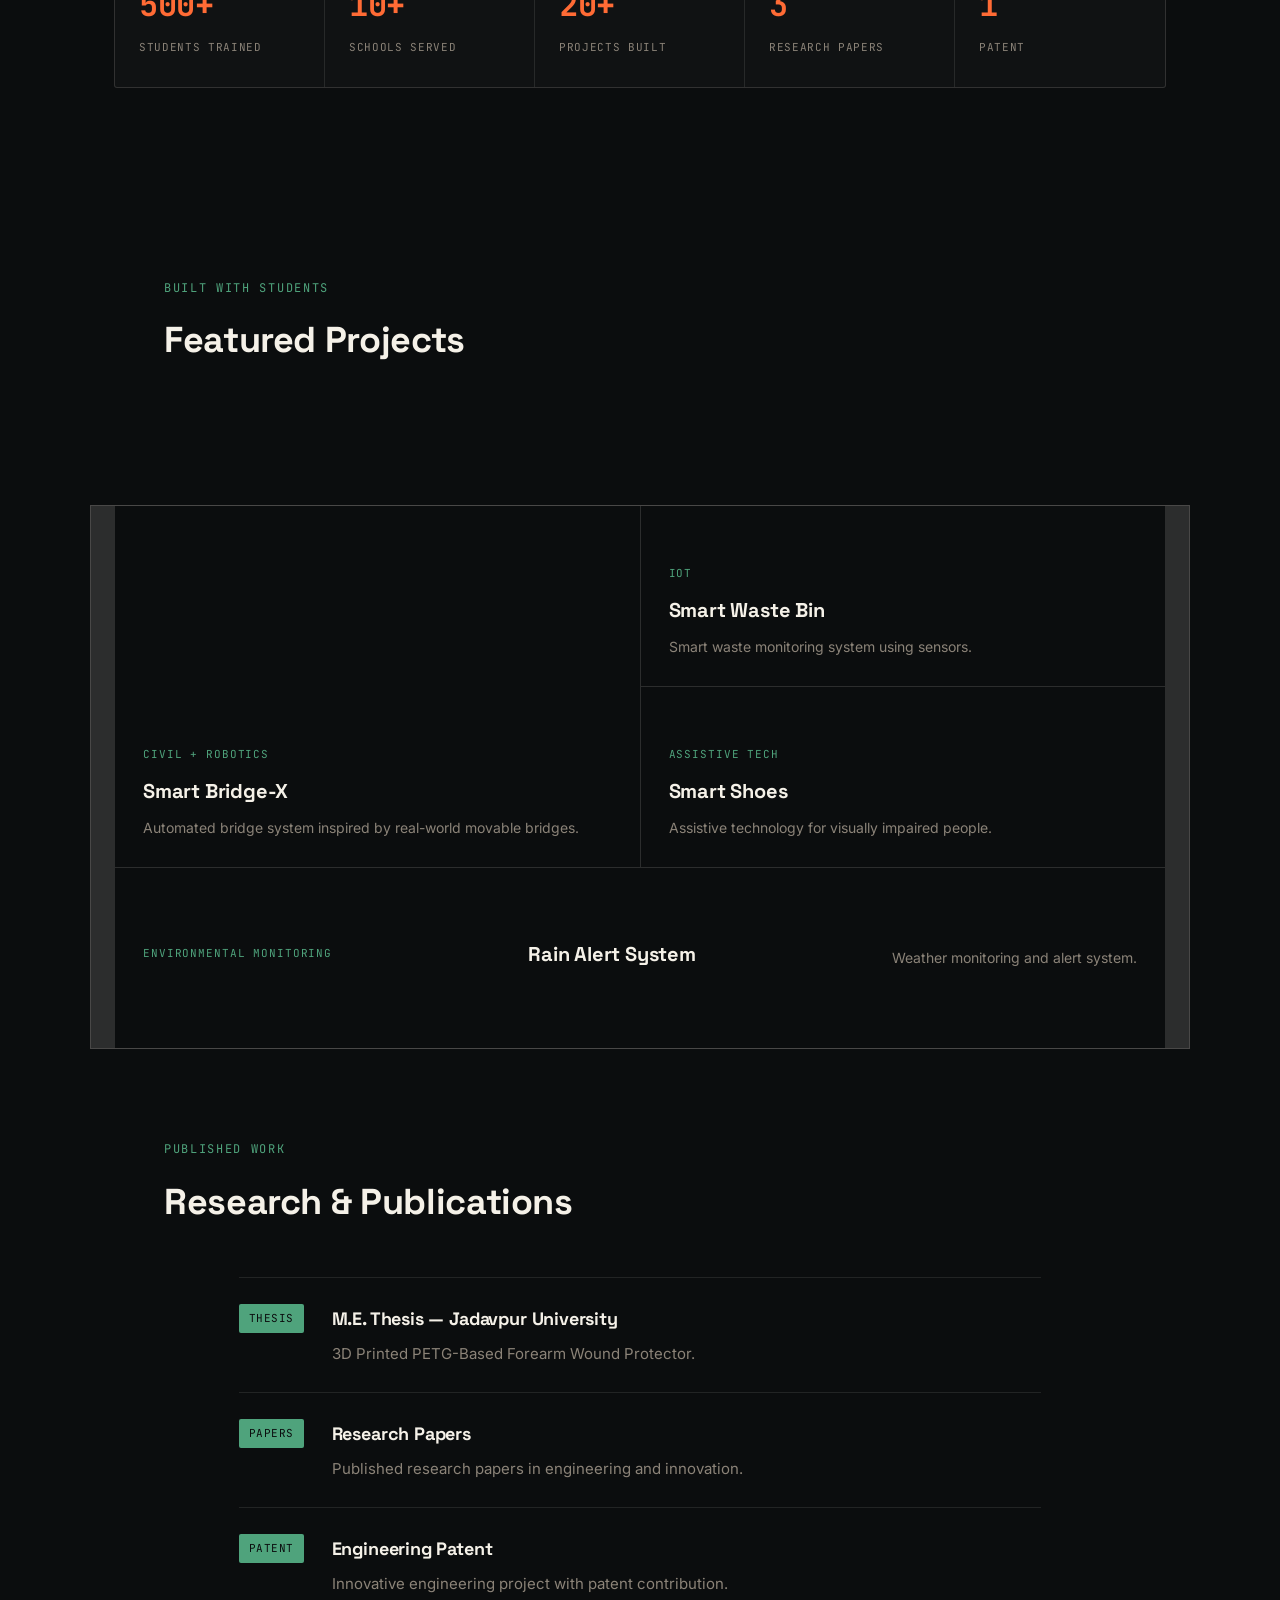
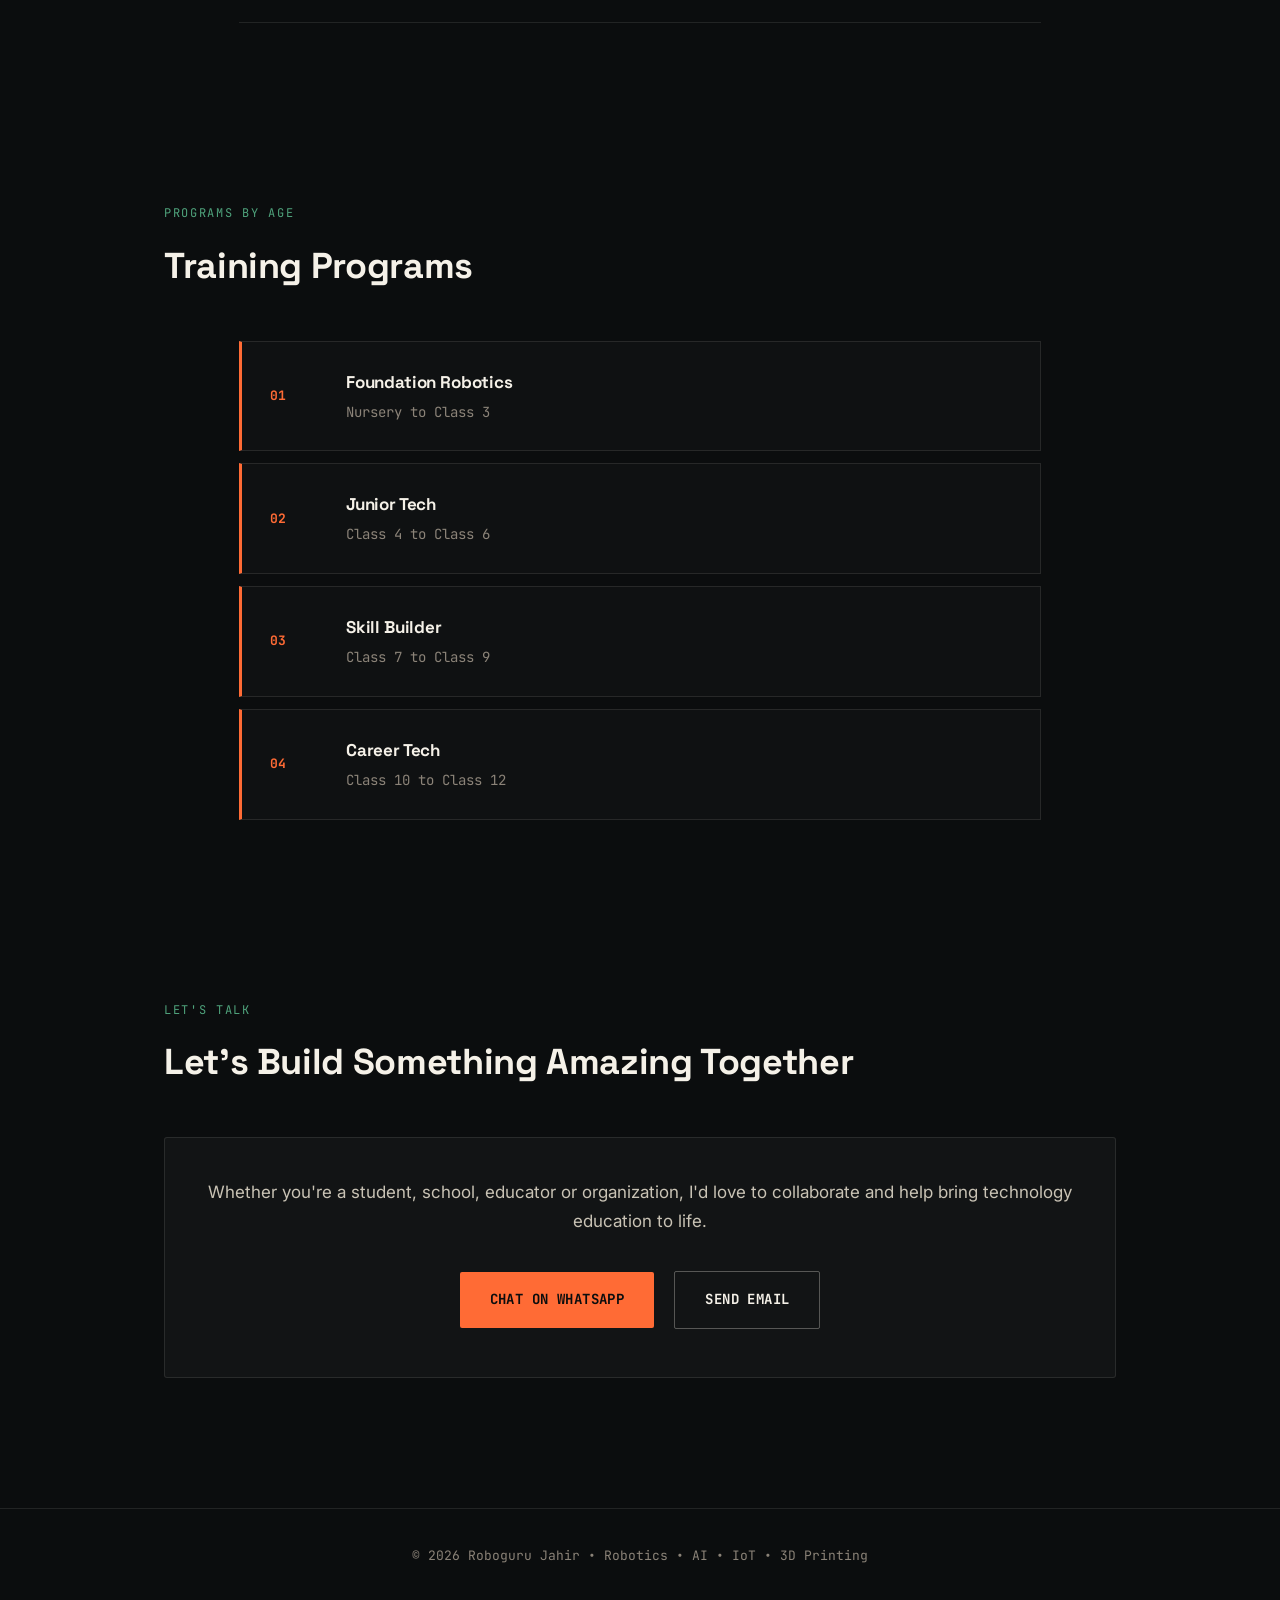
==== commit 2bb9eb14: "Update index.html" ====
--- a/index.html
+++ b/index.html
@@ -6,7 +6,7 @@
 <meta name="viewport" content="width=device-width, initial-scale=1.0">
 
 <title>Roboguru Jahir | Robotics & AI Educator in Kolkata</title>
-<meta name="description" content="Jahir Anwar (Roboguru Jahir) trains 500+ students across 10+ schools in Robotics, AI, IoT and 3D Printing. M.E., Jadavpur University. Lead Trainer at MAMA Robotics.">
+<meta name="description" content="Jahir Anwar (Roboguru Jahir) trains 4500+ students across 10+ schools in Robotics, AI, IoT and 3D Printing. M.E., Jadavpur University. Lead Trainer at MAMA Robotics.">
 
 <link rel="stylesheet" href="style.css">
 
@@ -38,7 +38,7 @@
     <div class="badge">Robotics · AI · Innovation</div>
     <h1>Hey<br>Innovators<span class="accent">.</span></h1>
     <p>
-      I'm Jahir — a Robotics Trainer, AI Educator, Researcher and Content
+      I'm Jahir — a Robotics & AI Educator, Researcher and Content
       Creator helping students build future-ready skills through Robotics,
       Artificial Intelligence, IoT and 3D Printing.
     </p>
@@ -55,13 +55,13 @@
     <div class="callouts">
       <div class="callout"><span class="dot"></span> M.E., Jadavpur University</div>
       <div class="callout"><span class="dot"></span> Lead Trainer, MAMA Robotics</div>
-      <div class="callout"><span class="dot"></span> 500+ students · 1 patent</div>
+      <div class="callout"><span class="dot"></span> 4500+ students · 1 patent</div>
     </div>
   </div>
 </section>
 
 <section id="about" class="about reveal">
-  <span class="eyebrow">Who I Am</span>
+  <span class="eyebrow"></span>
   <h2 class="section-title">About Me</h2>
   <div class="about-card">
     <p>
--- a/style.css
+++ b/style.css
@@ -247,19 +247,6 @@
   padding:18px;
 }
 
-.diagram-frame::before{
-  content:"FIG. 01 — SUBJECT";
-  position:absolute;
-  top:-11px;
-  left:16px;
-  background:#0B0D0E;
-  padding:0 8px;
-  font-family:'JetBrains Mono',monospace;
-  font-size:10px;
-  letter-spacing:.1em;
-  color:#4FA37C;
-}
-
 .diagram-frame img{
   width:100%;
   aspect-ratio:4/5;
@@ -311,7 +298,6 @@
   display:block;
   margin-bottom:12px;
 }
-.eyebrow::before{ content:"§ "; color:#FF6B35; }
 
 .section-title{
   font-size:36px;
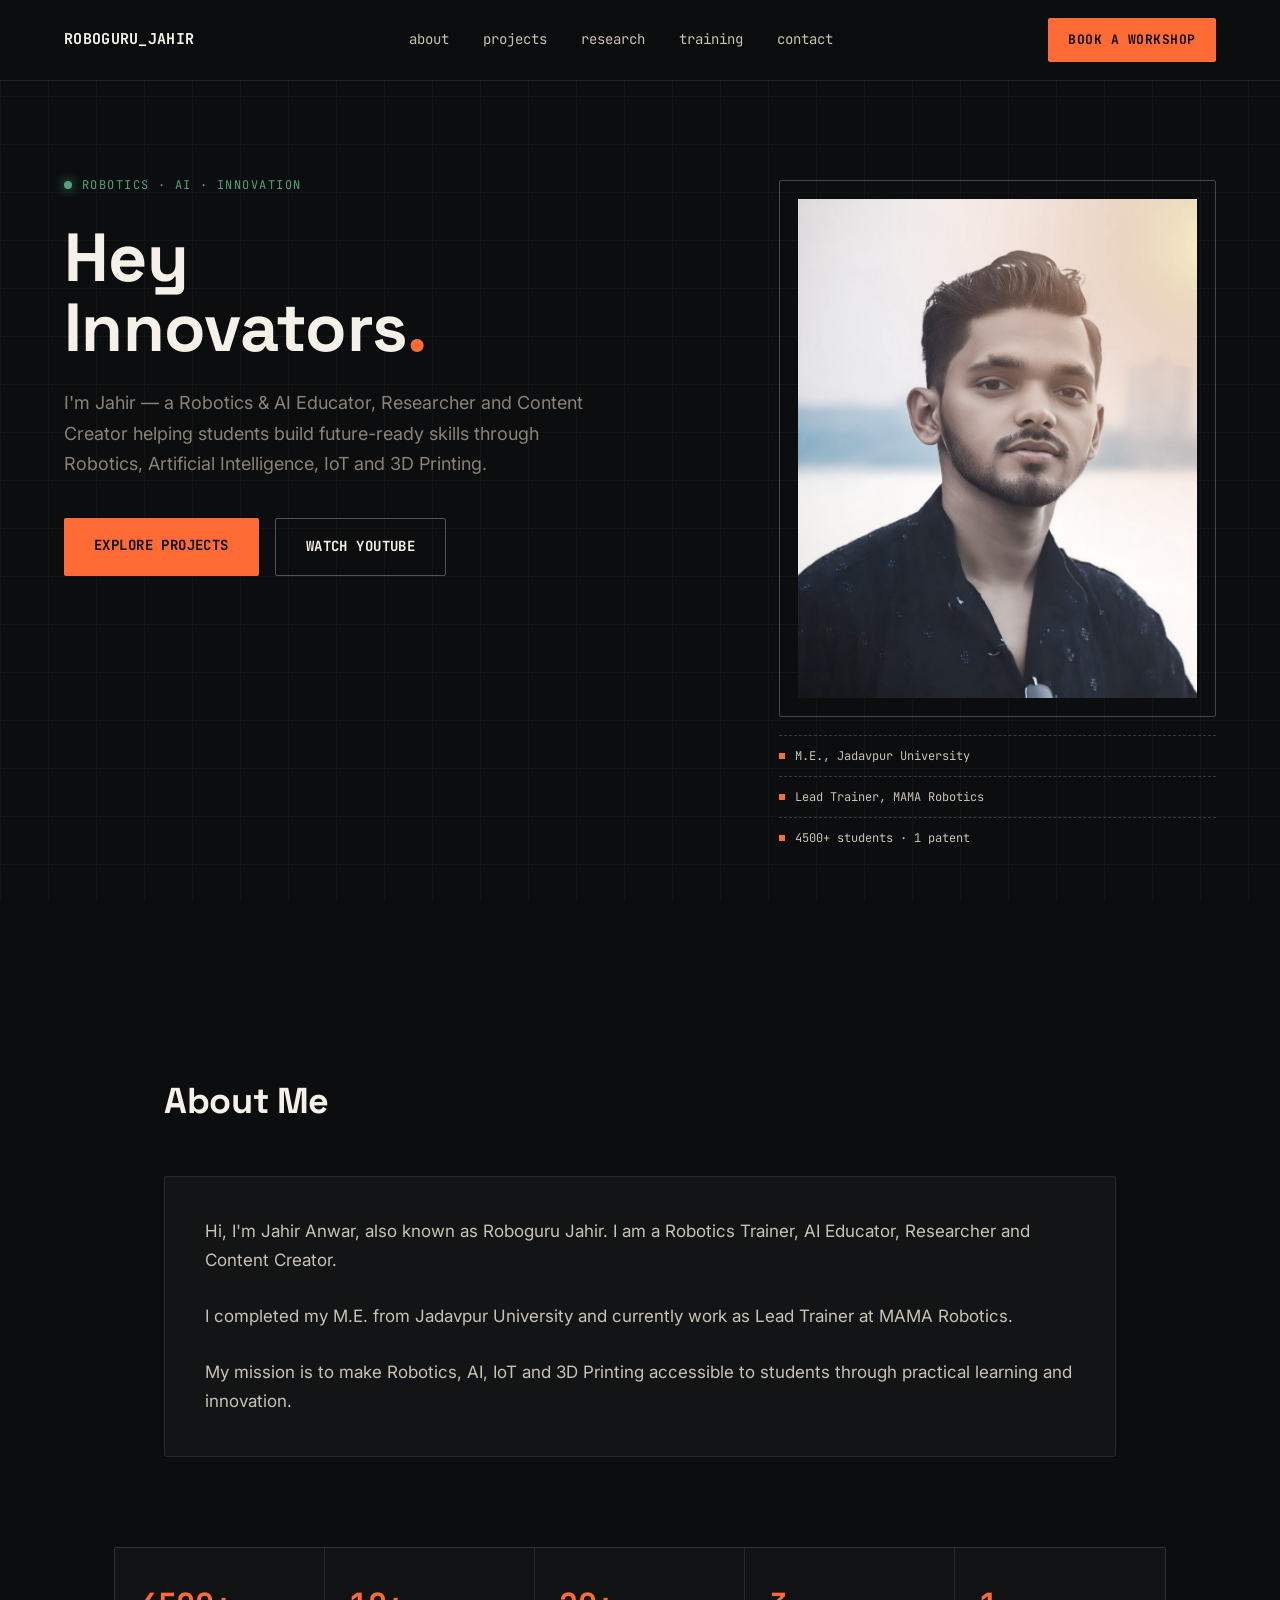
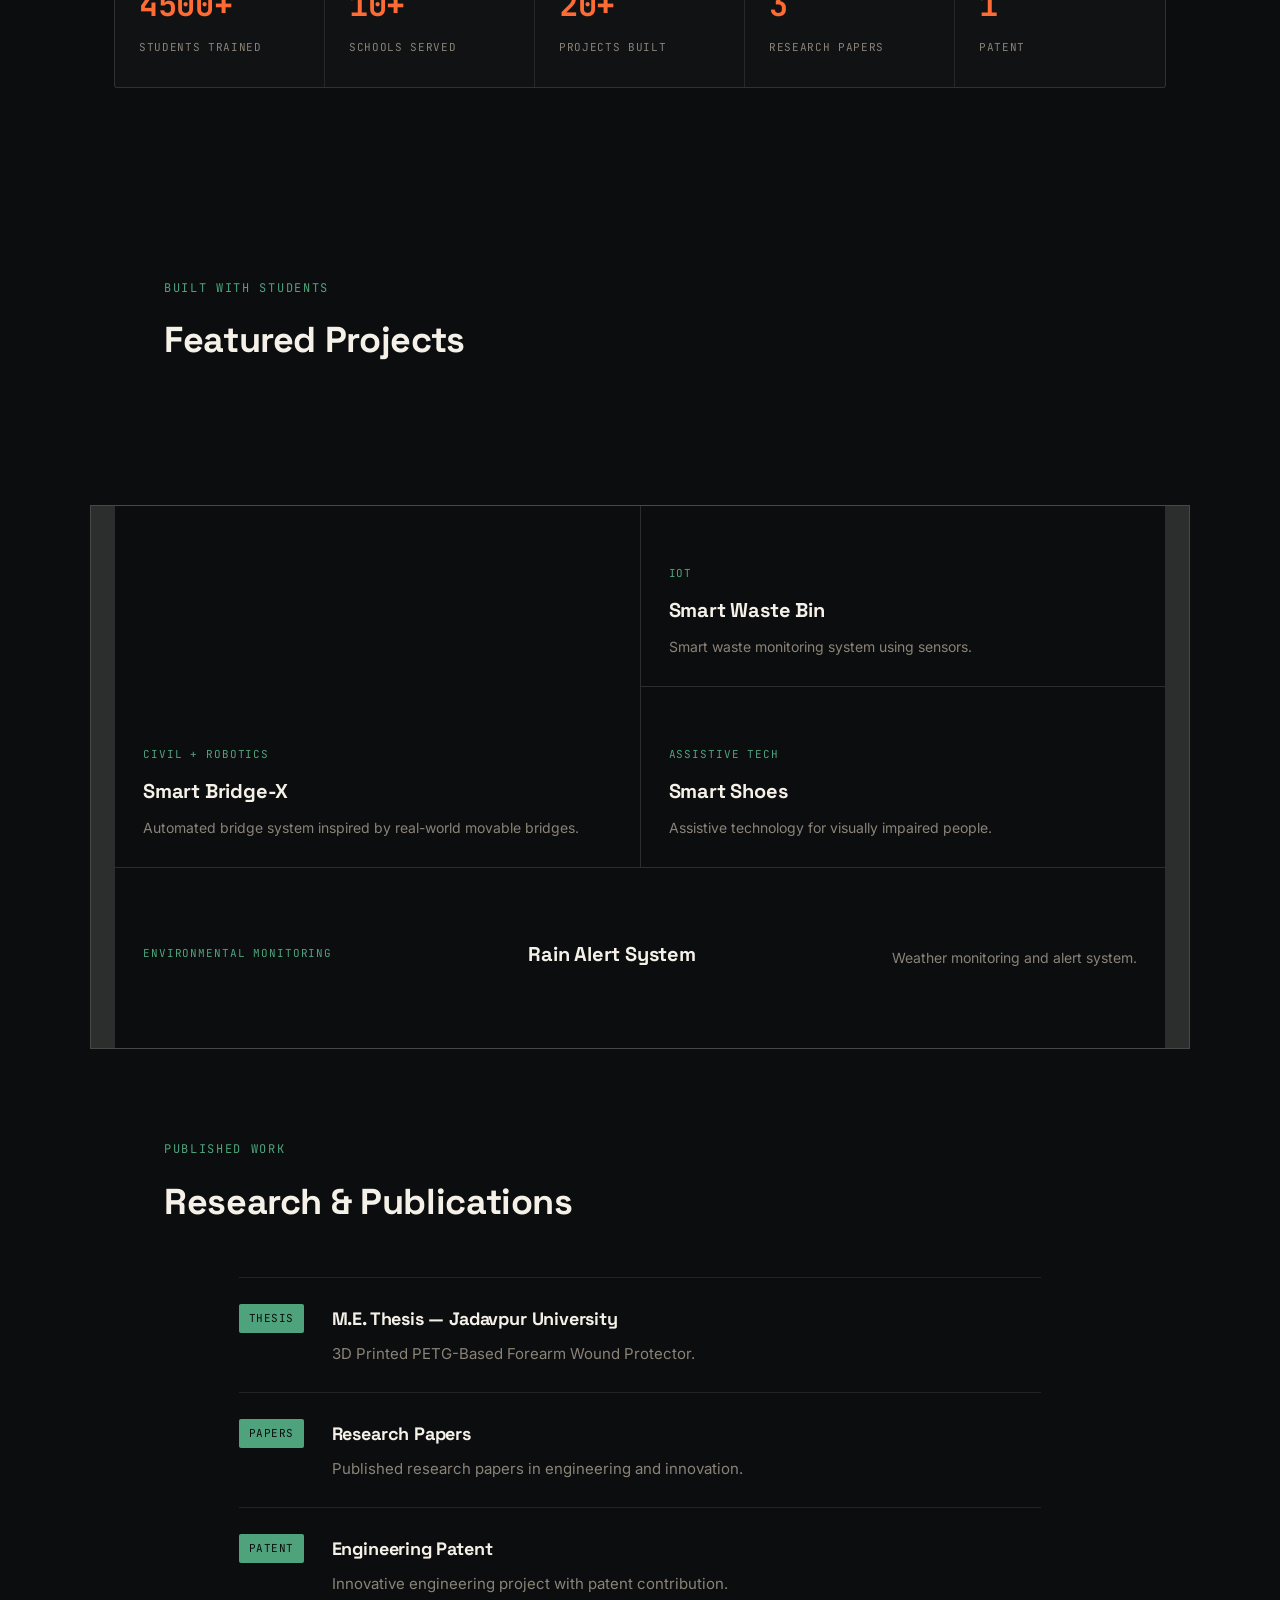
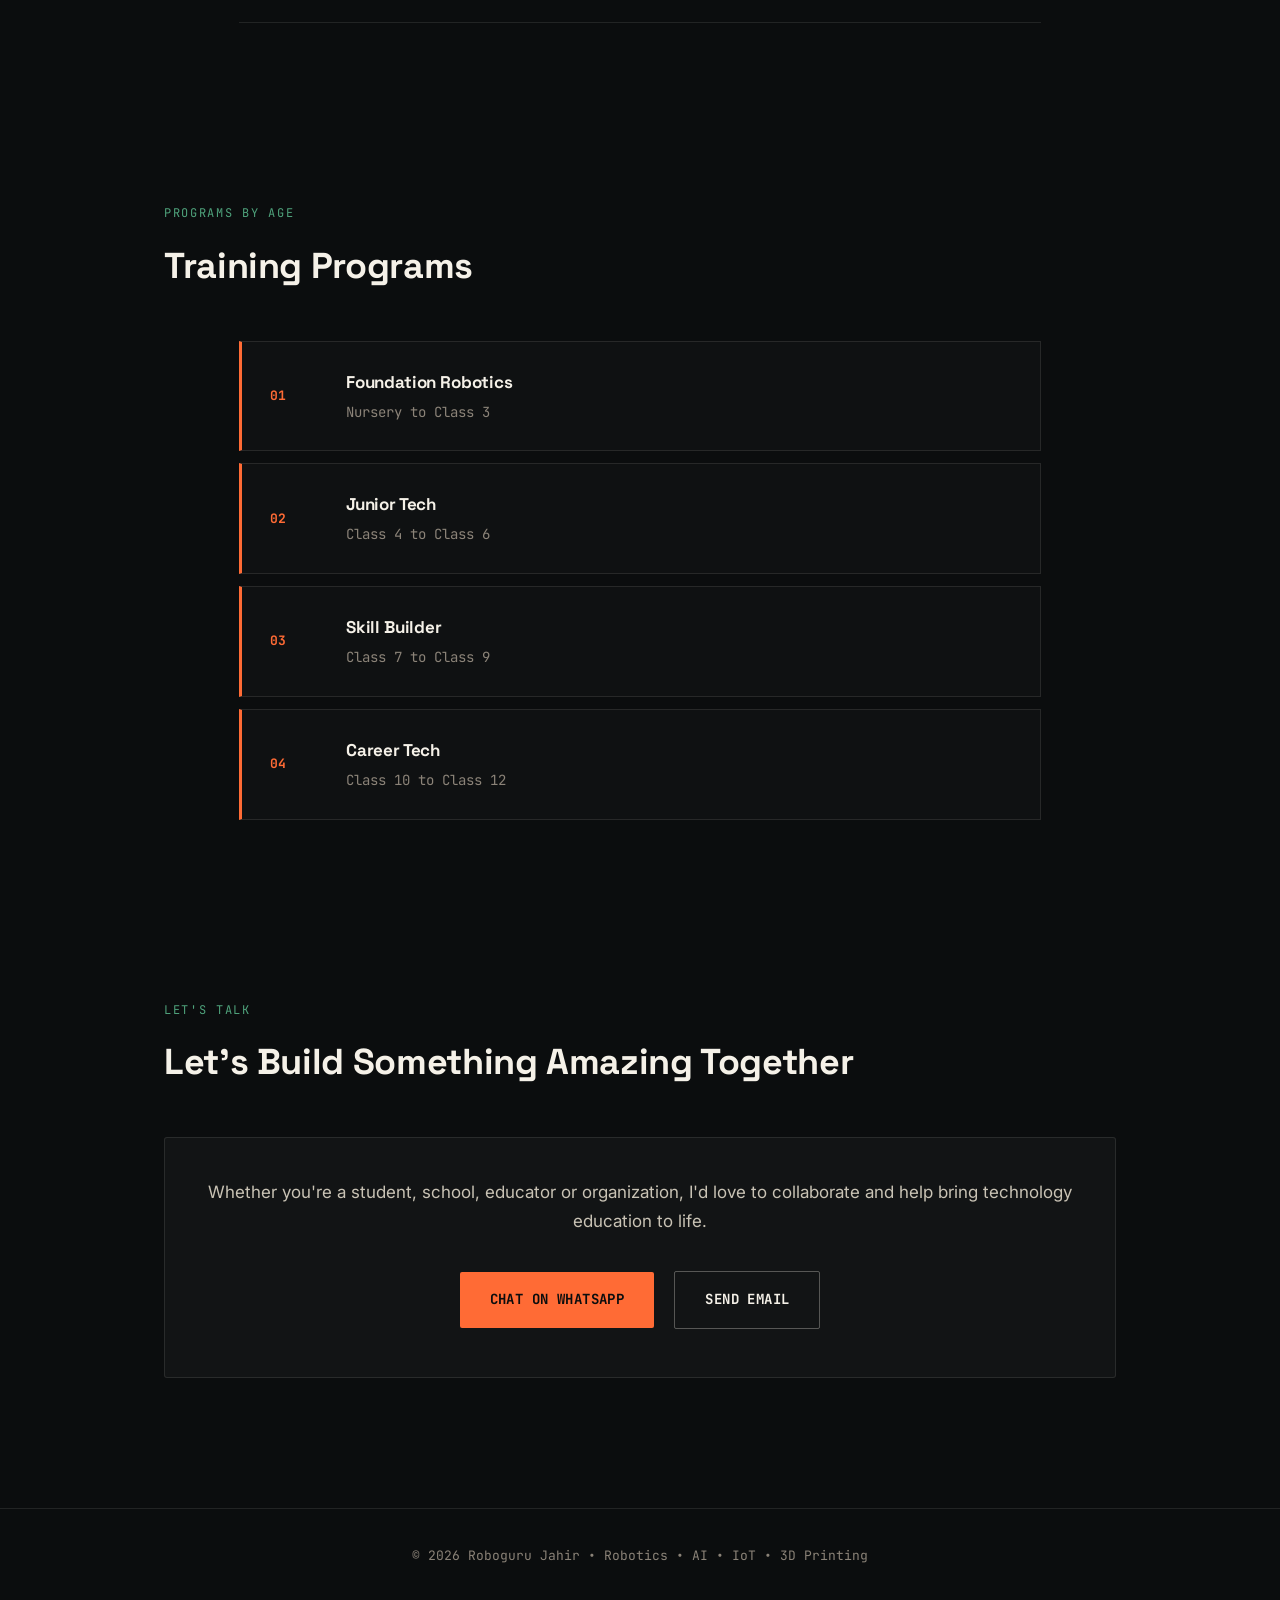
==== commit 7975e277: "Update index.html" ====
--- a/index.html
+++ b/index.html
@@ -84,7 +84,7 @@
 <section class="stats-section reveal">
   <div class="stats">
     <div class="card">
-      <h3>500+</h3>
+      <h3>4500+</h3>
       <p>Students trained</p>
     </div>
     <div class="card">
--- a/style.css
+++ b/style.css
@@ -93,15 +93,6 @@
   letter-spacing:.02em;
   color:#F5F1E8;
 }
-.logo::before{
-  content:"[ ";
-  color:#FF6B35;
-}
-.logo::after{
-  content:" ]";
-  color:#FF6B35;
-}
-
 .nav-links{
   display:flex;
   gap:34px;
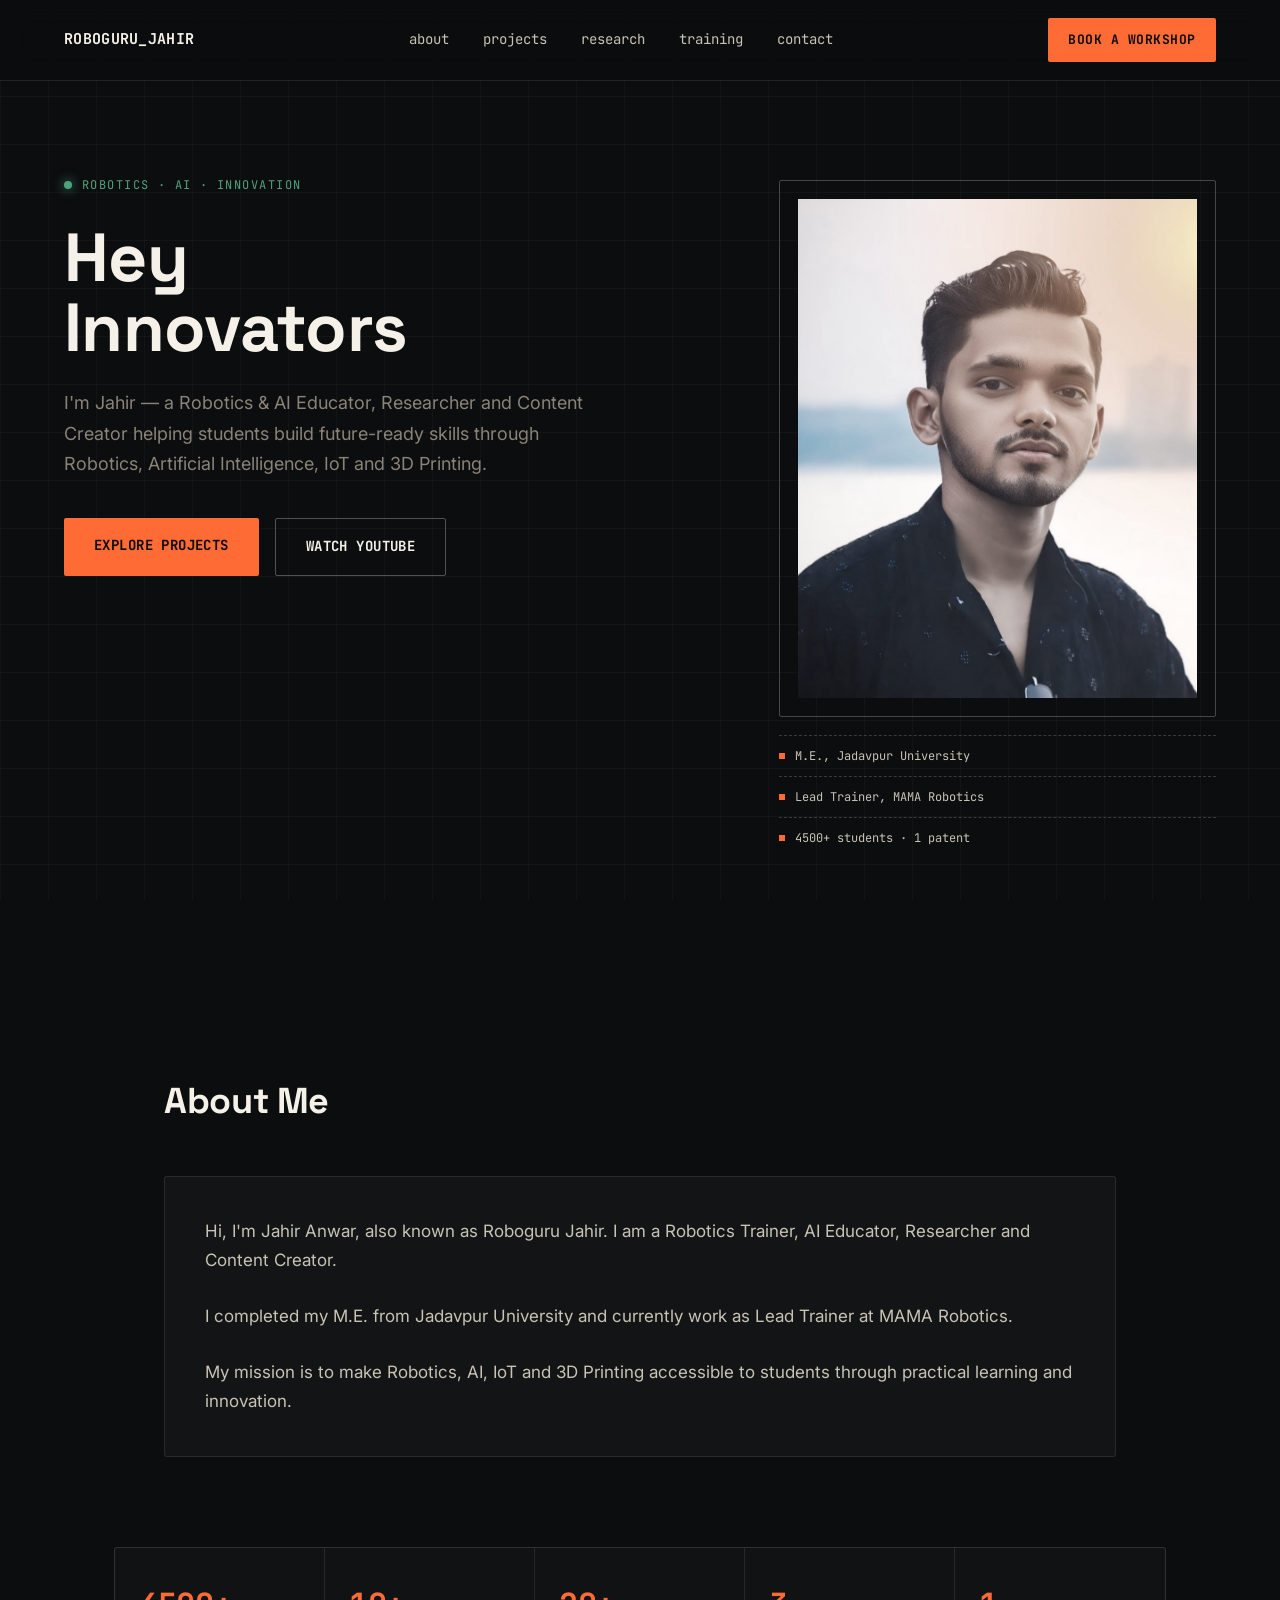
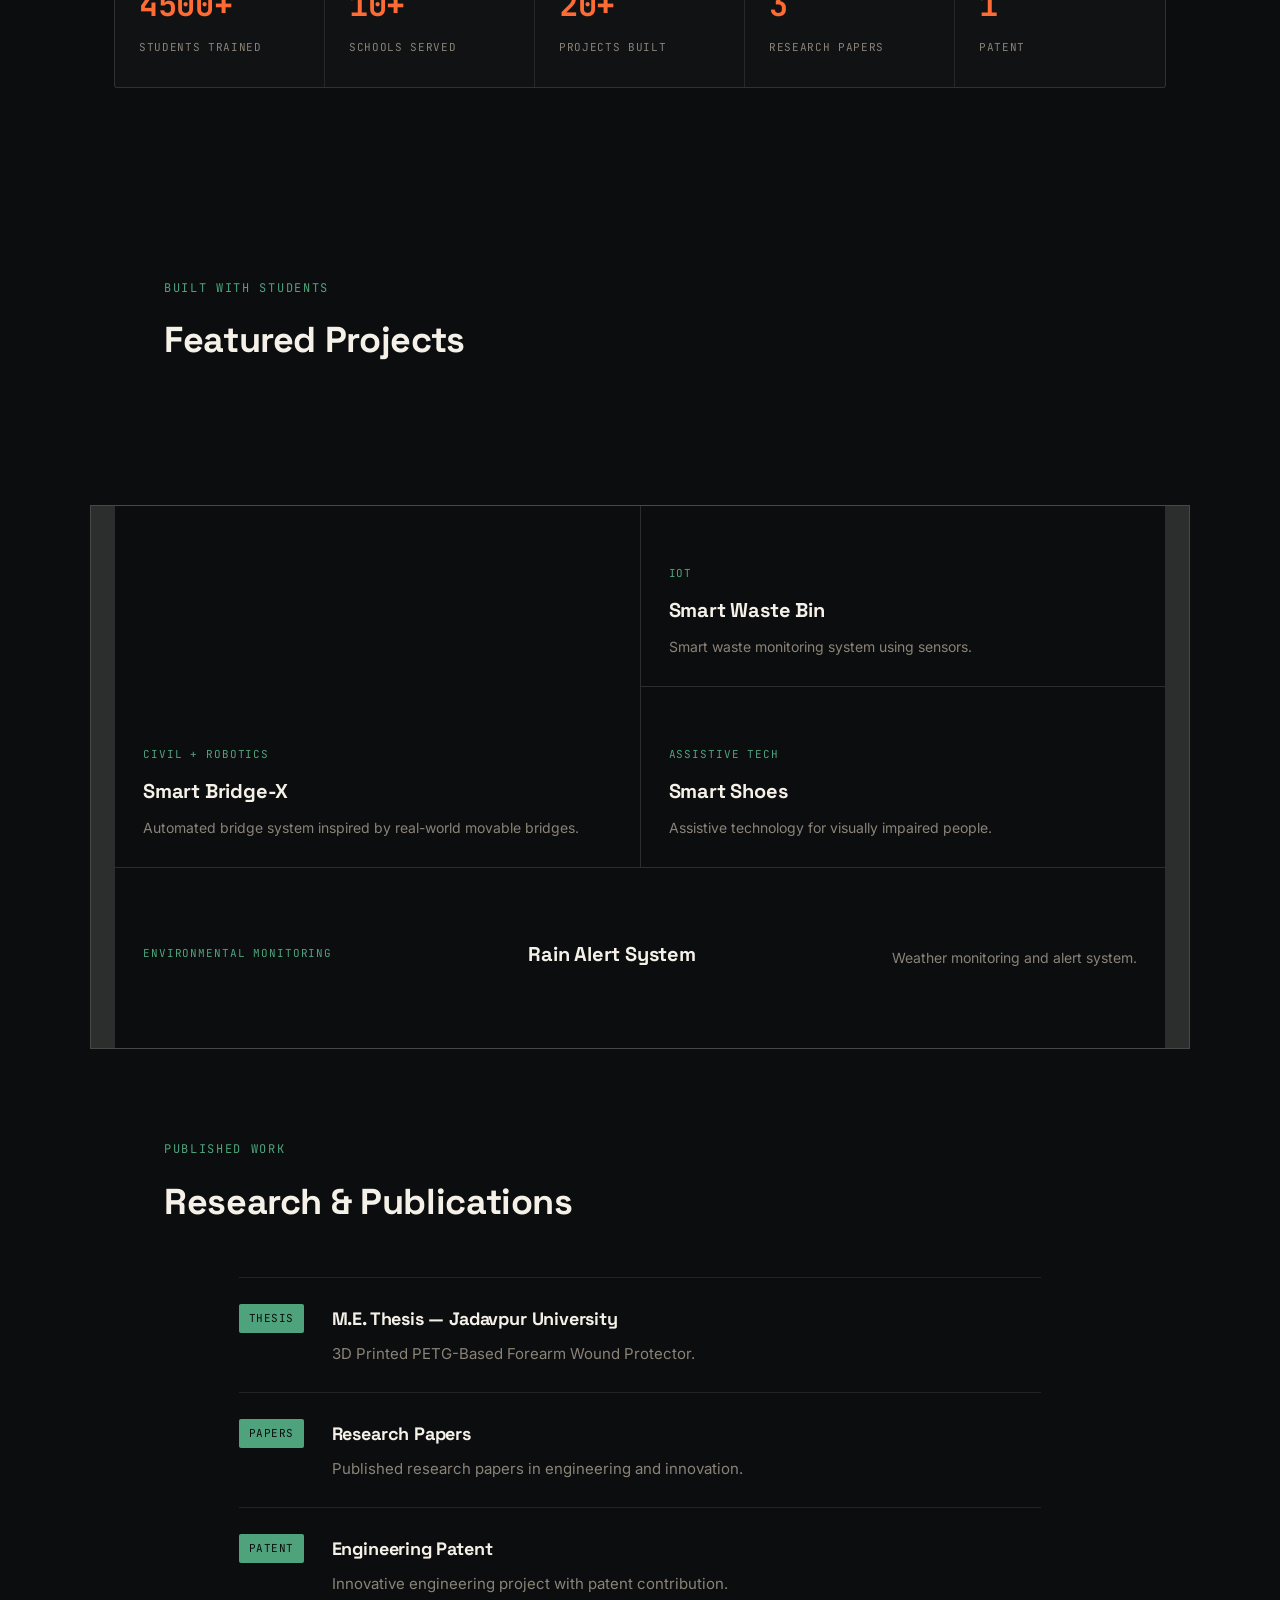
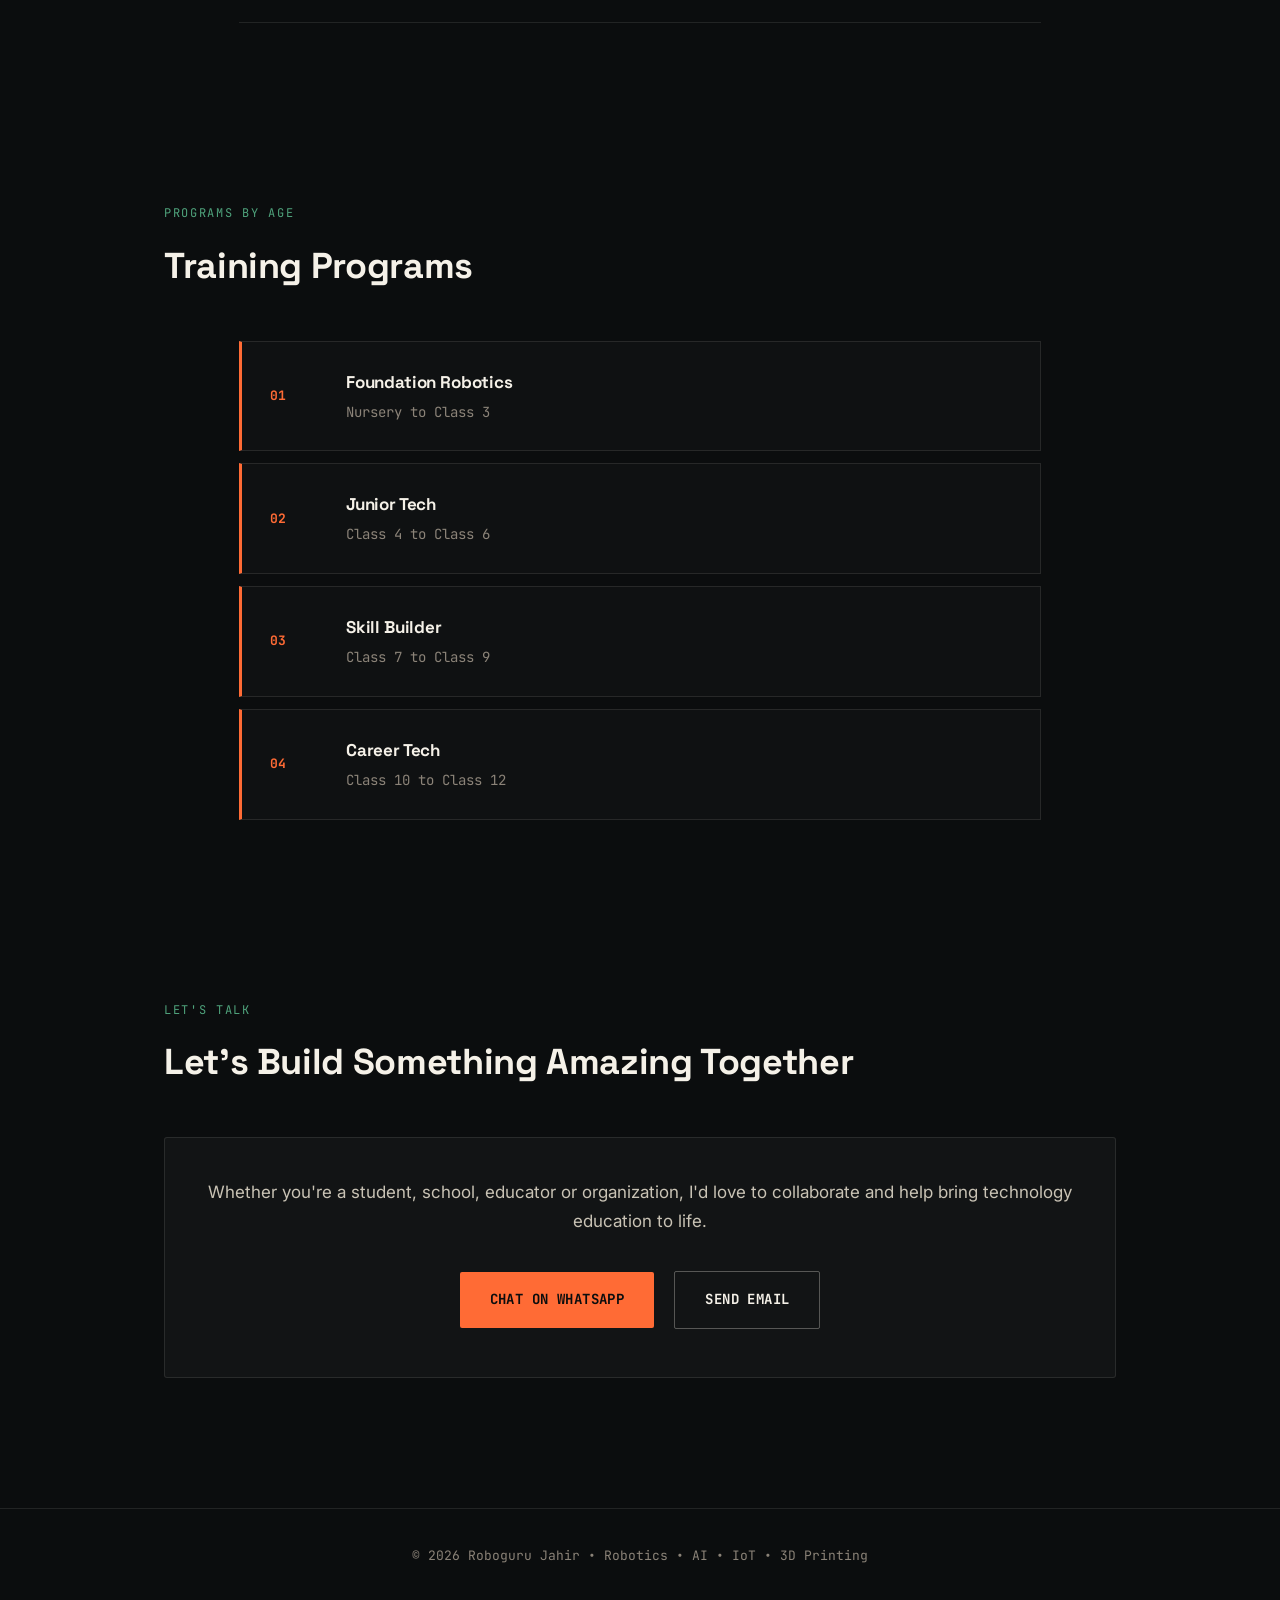
==== commit 0877e72d: "Update index.html" ====
--- a/index.html
+++ b/index.html
@@ -36,7 +36,7 @@
 <section class="hero">
   <div class="hero-content">
     <div class="badge">Robotics · AI · Innovation</div>
-    <h1>Hey<br>Innovators<span class="accent">.</span></h1>
+    <h1>Hey<br>Innovators<span class="accent"> </span></h1>
     <p>
       I'm Jahir — a Robotics & AI Educator, Researcher and Content
       Creator helping students build future-ready skills through Robotics,
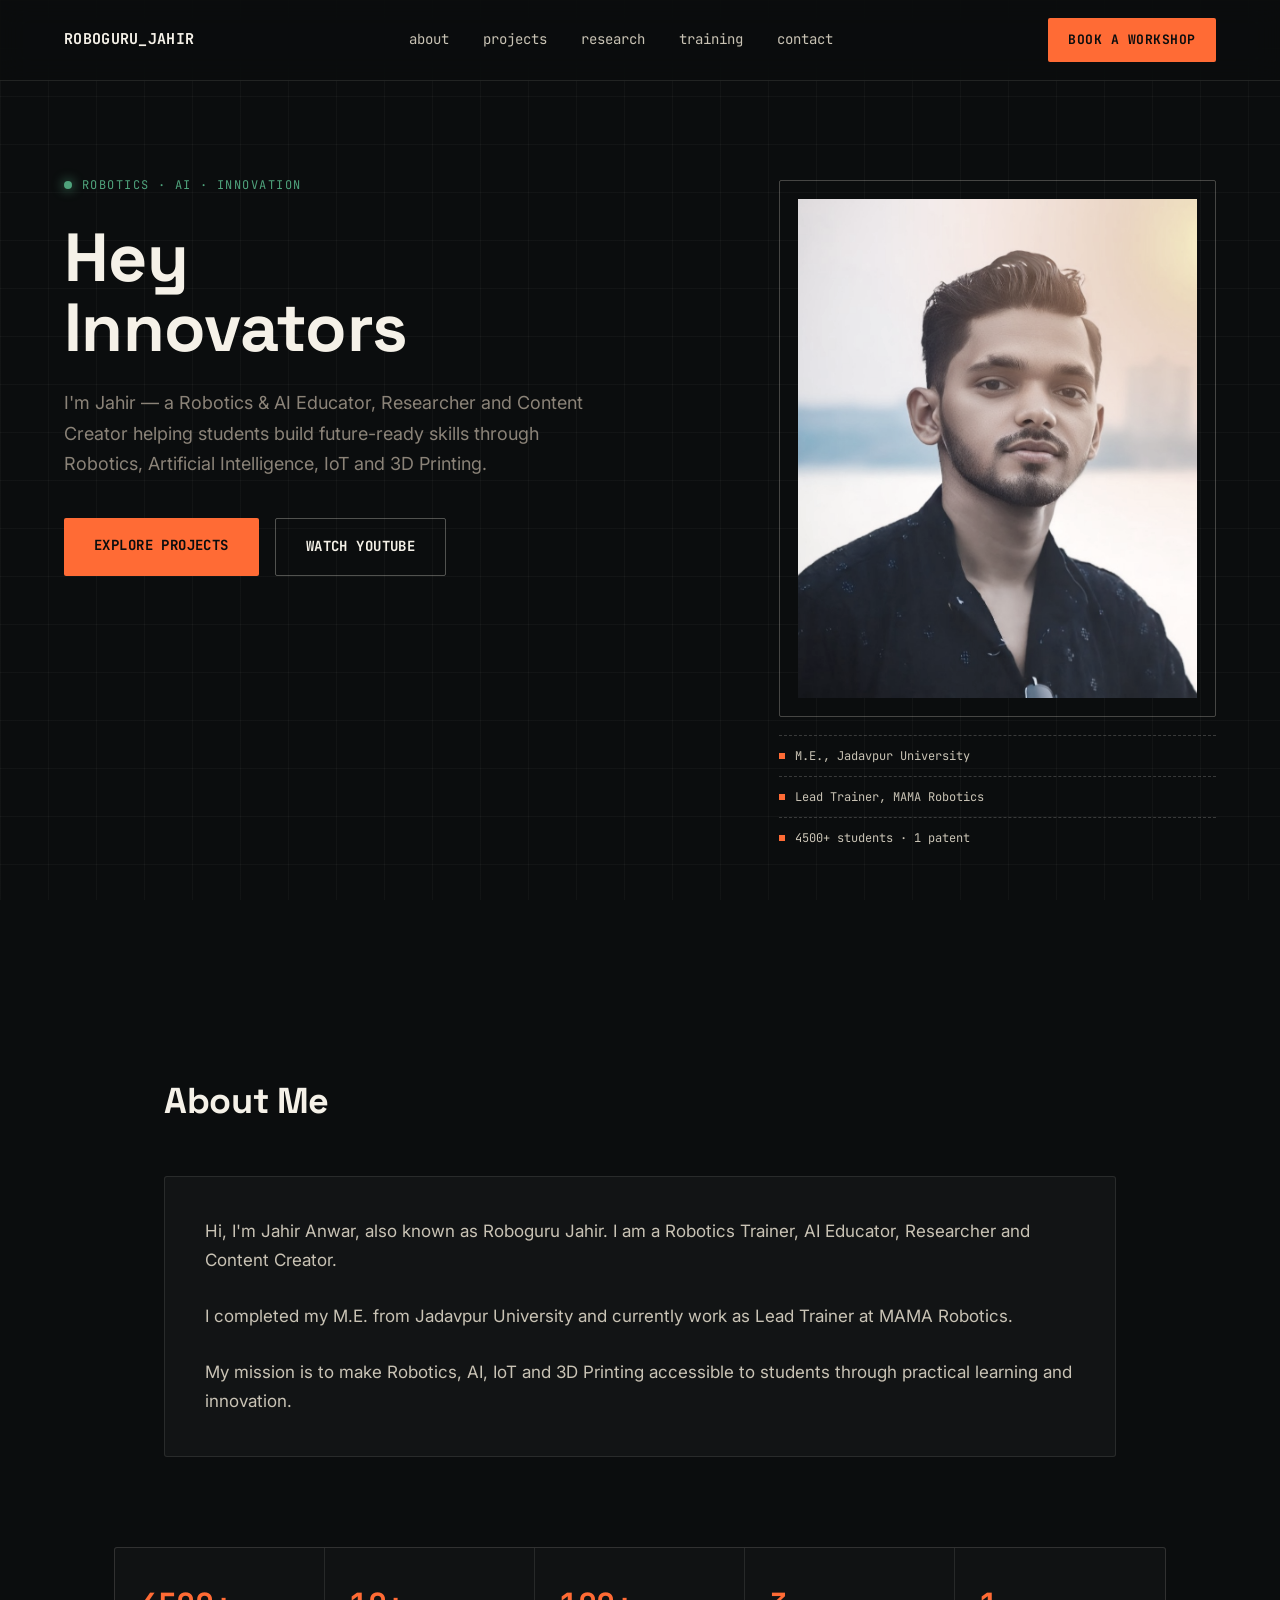
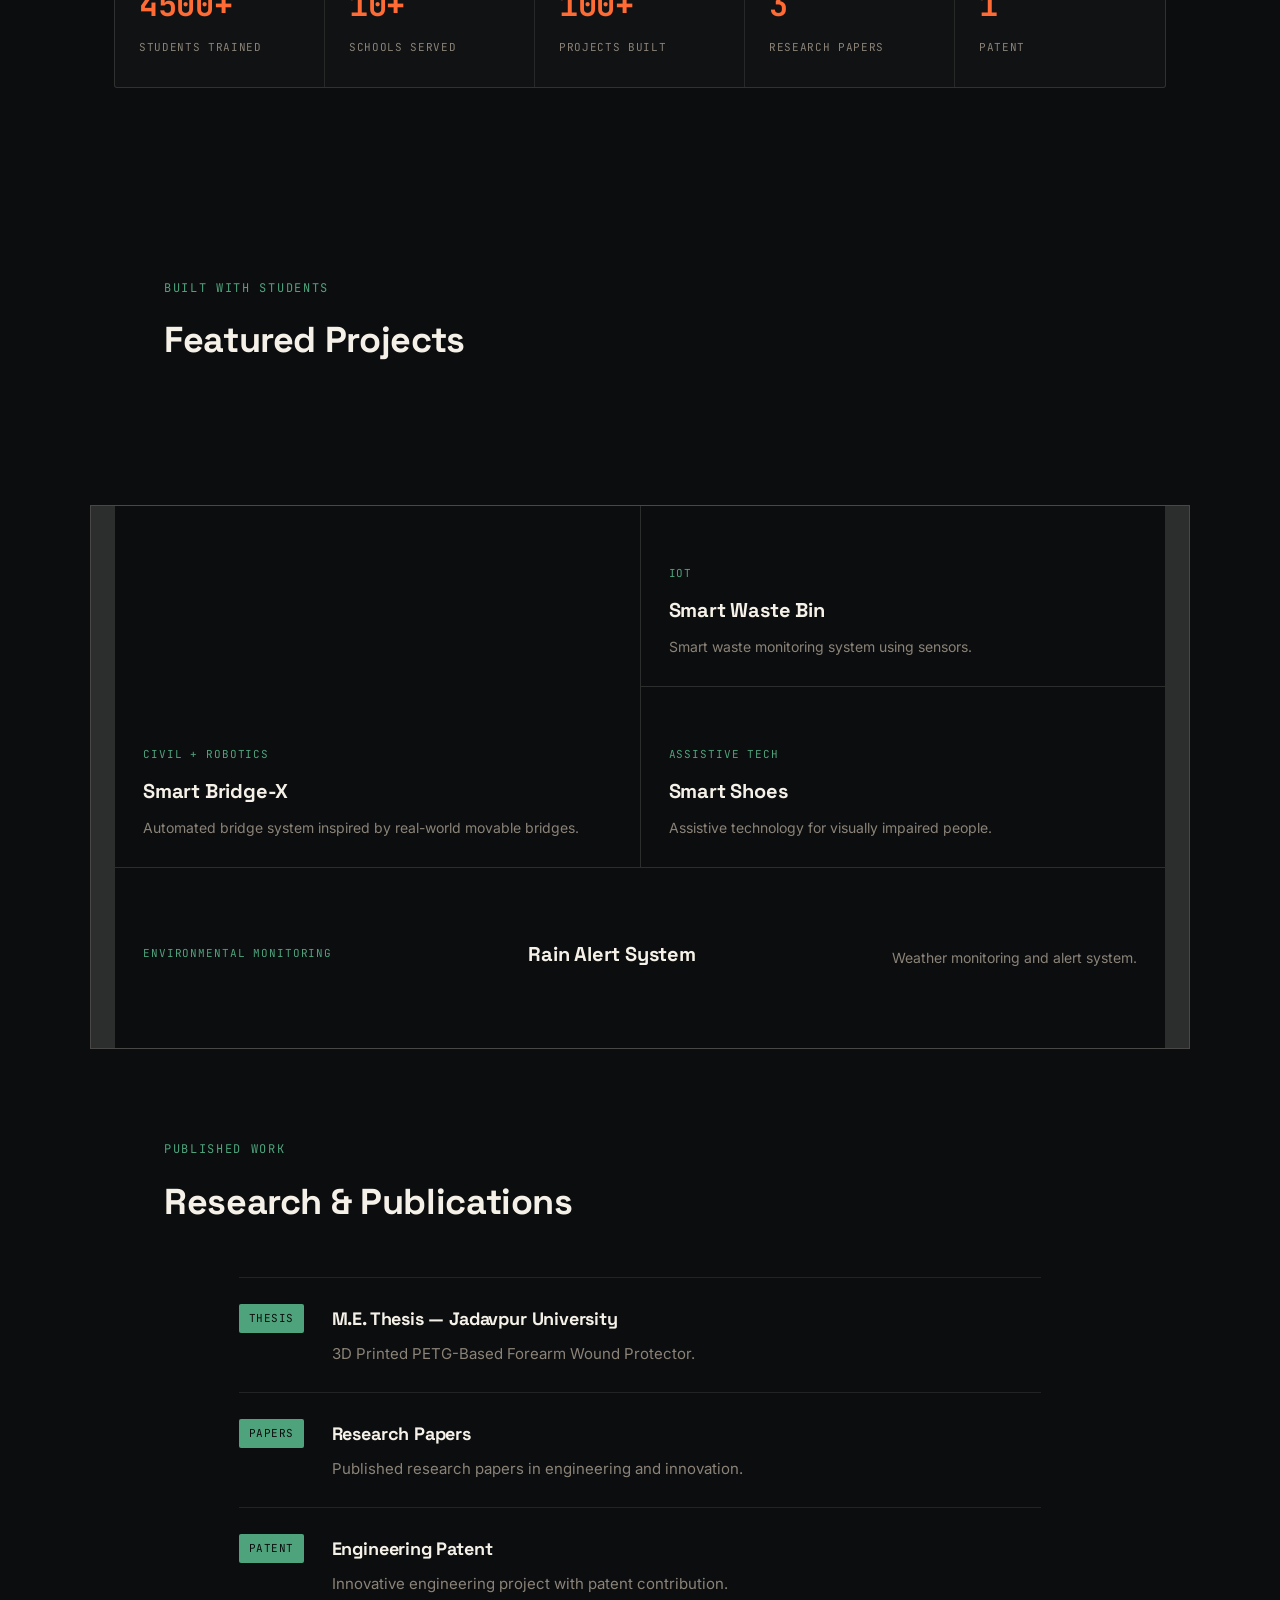
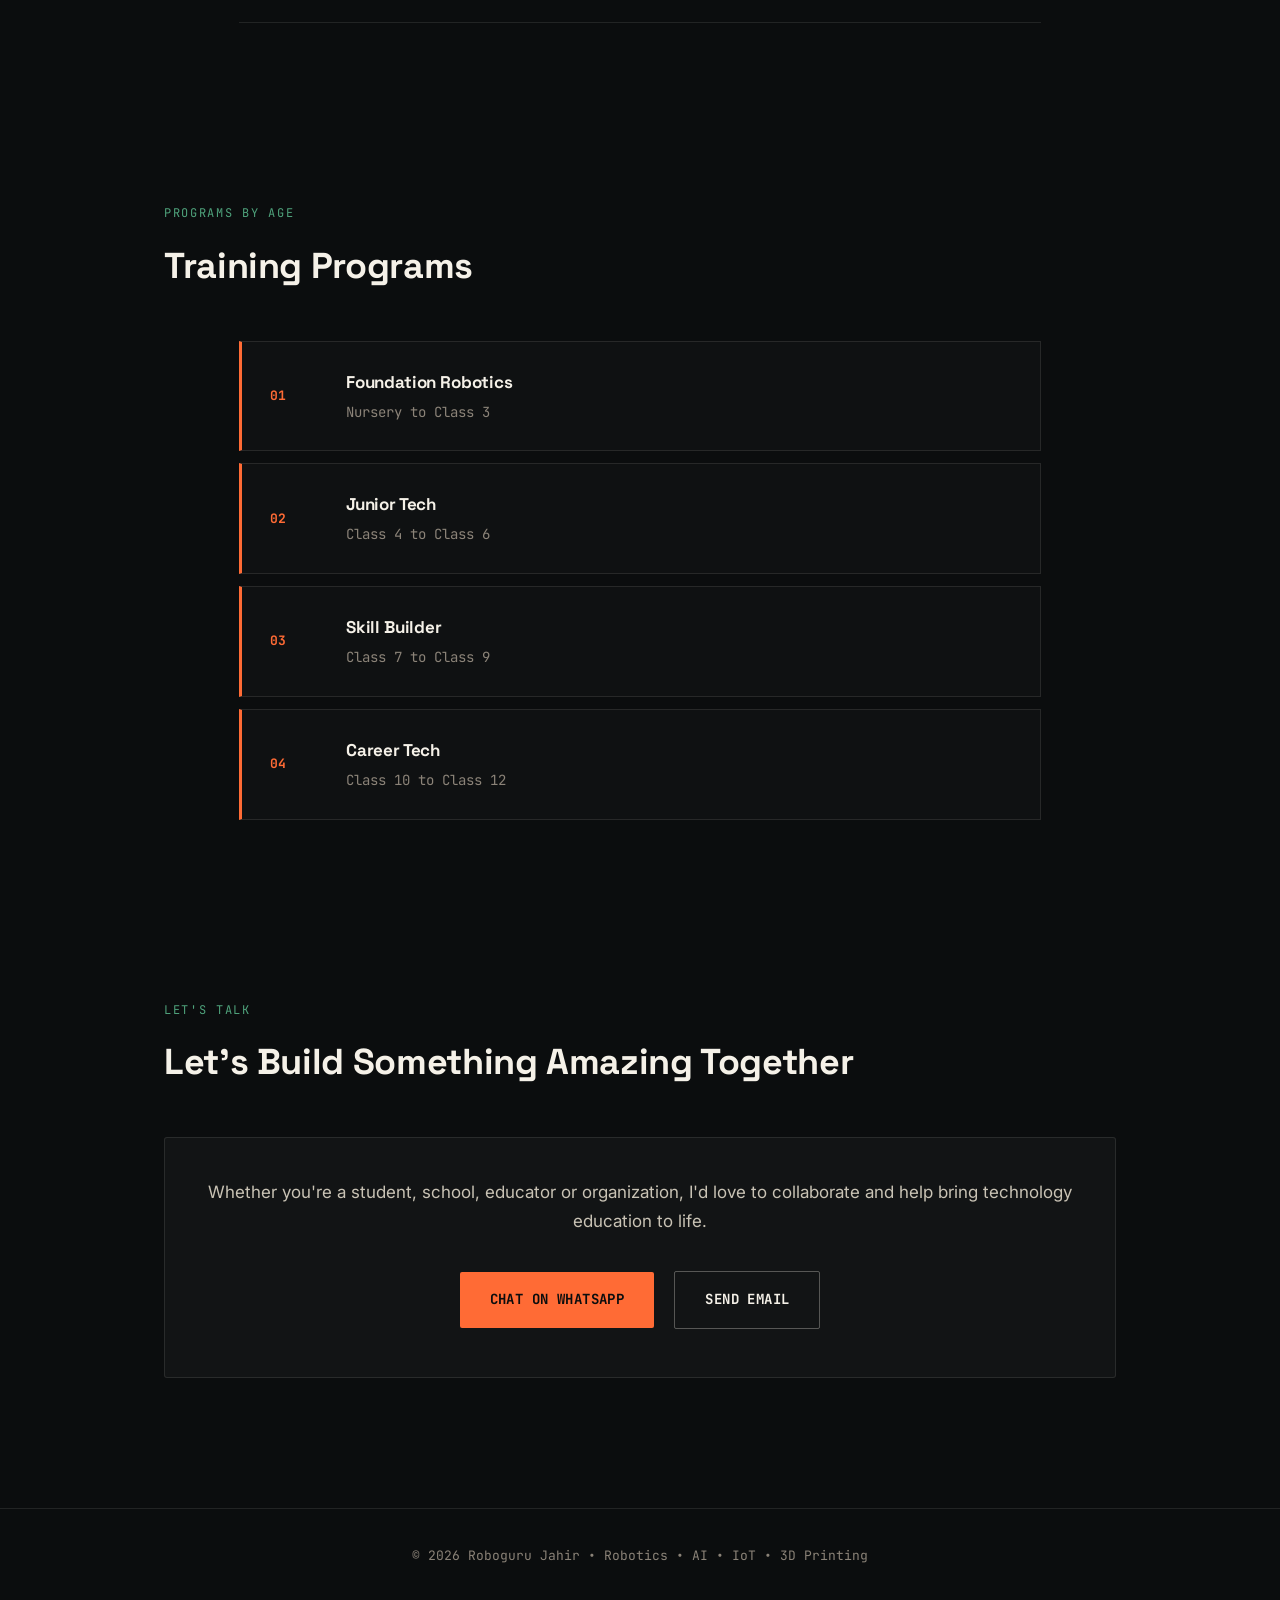
==== commit 97c9fd13: "Update index.html" ====
--- a/index.html
+++ b/index.html
@@ -92,7 +92,7 @@
       <p>Schools served</p>
     </div>
     <div class="card">
-      <h3>20+</h3>
+      <h3>100+</h3>
       <p>Projects built</p>
     </div>
     <div class="card">
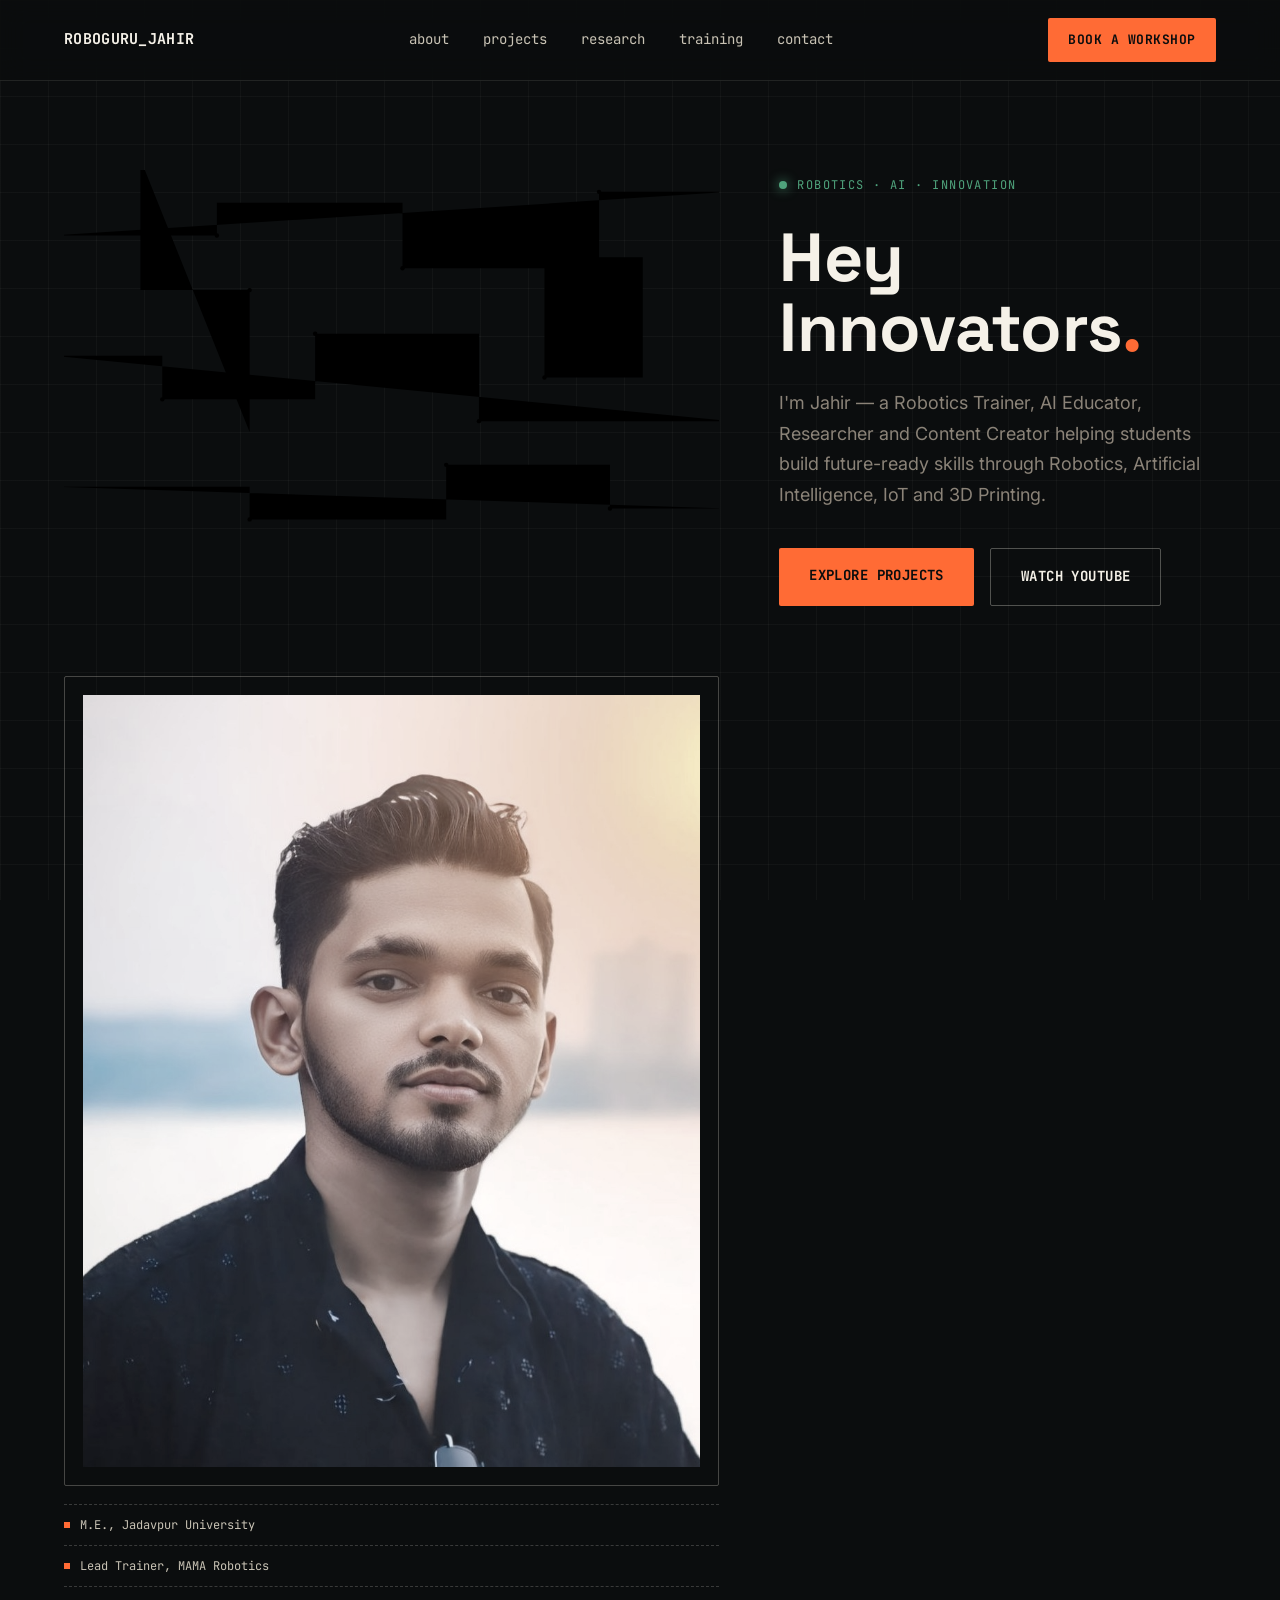
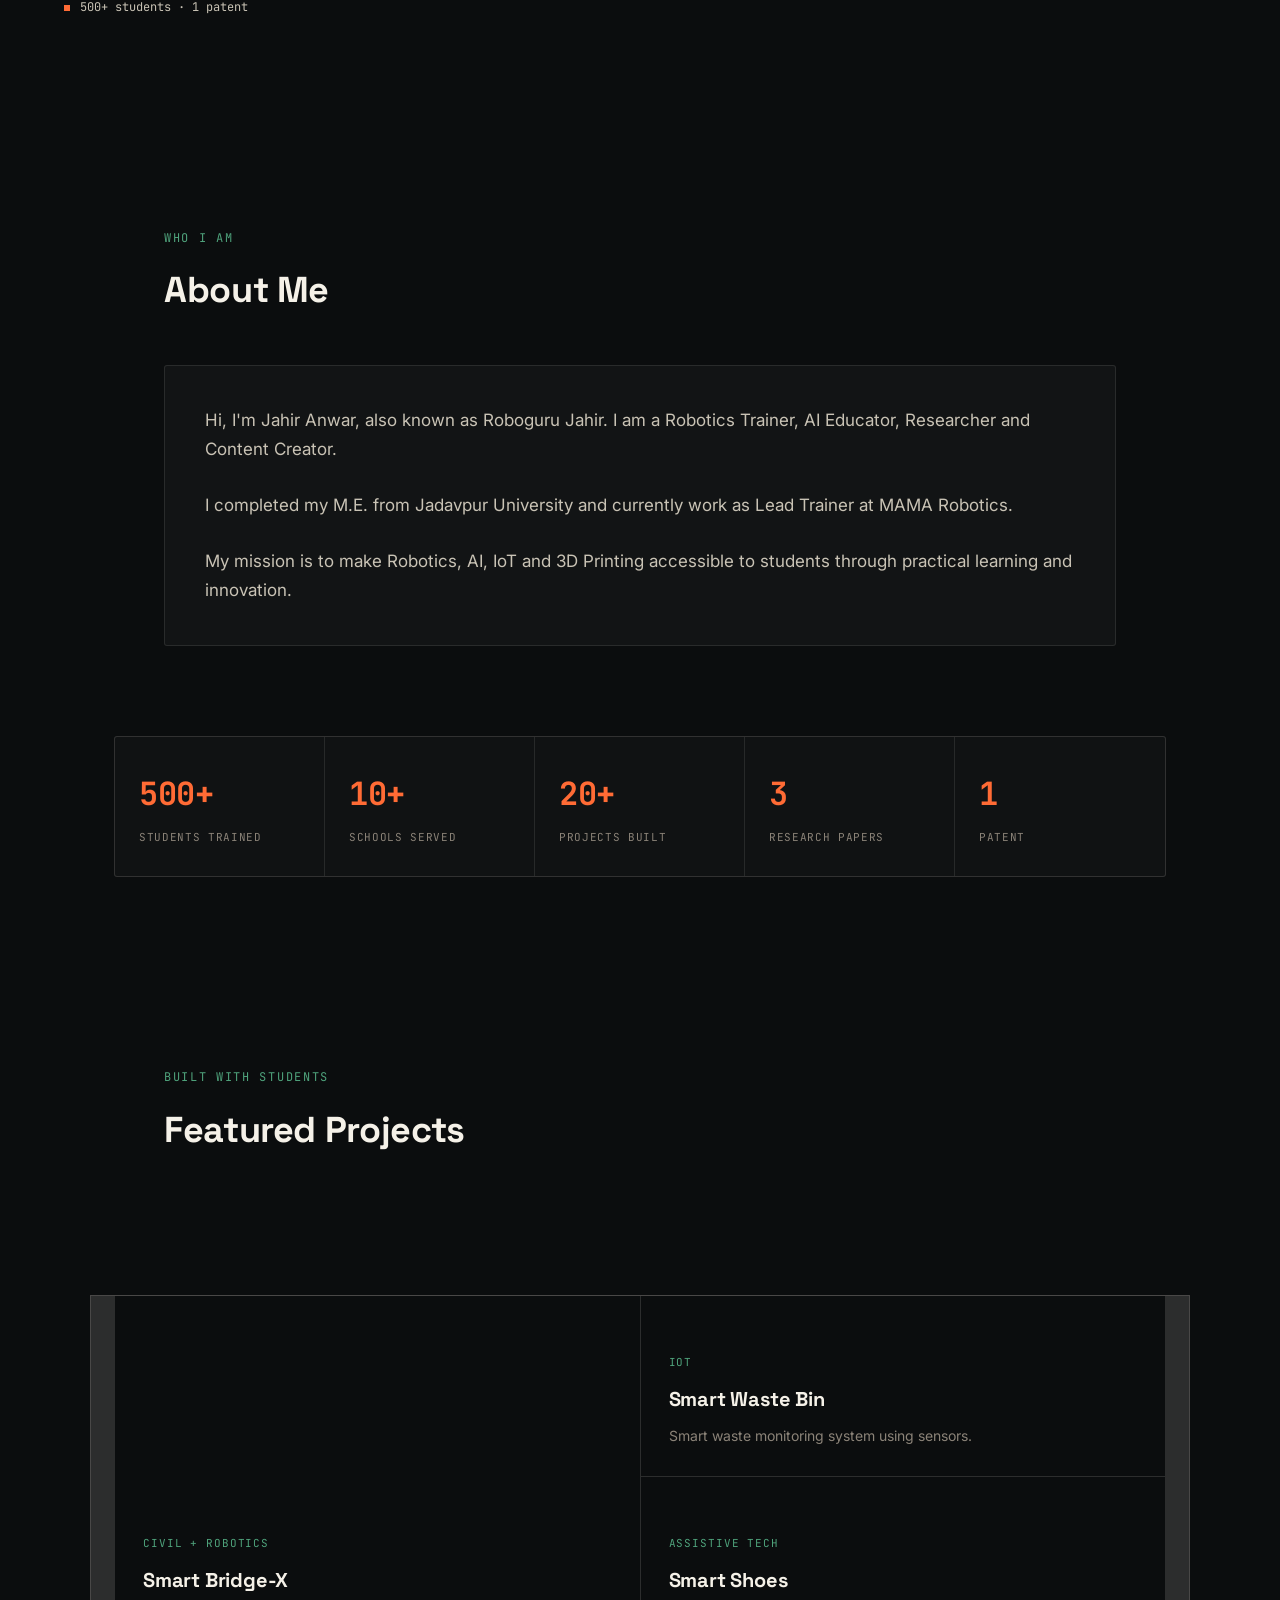
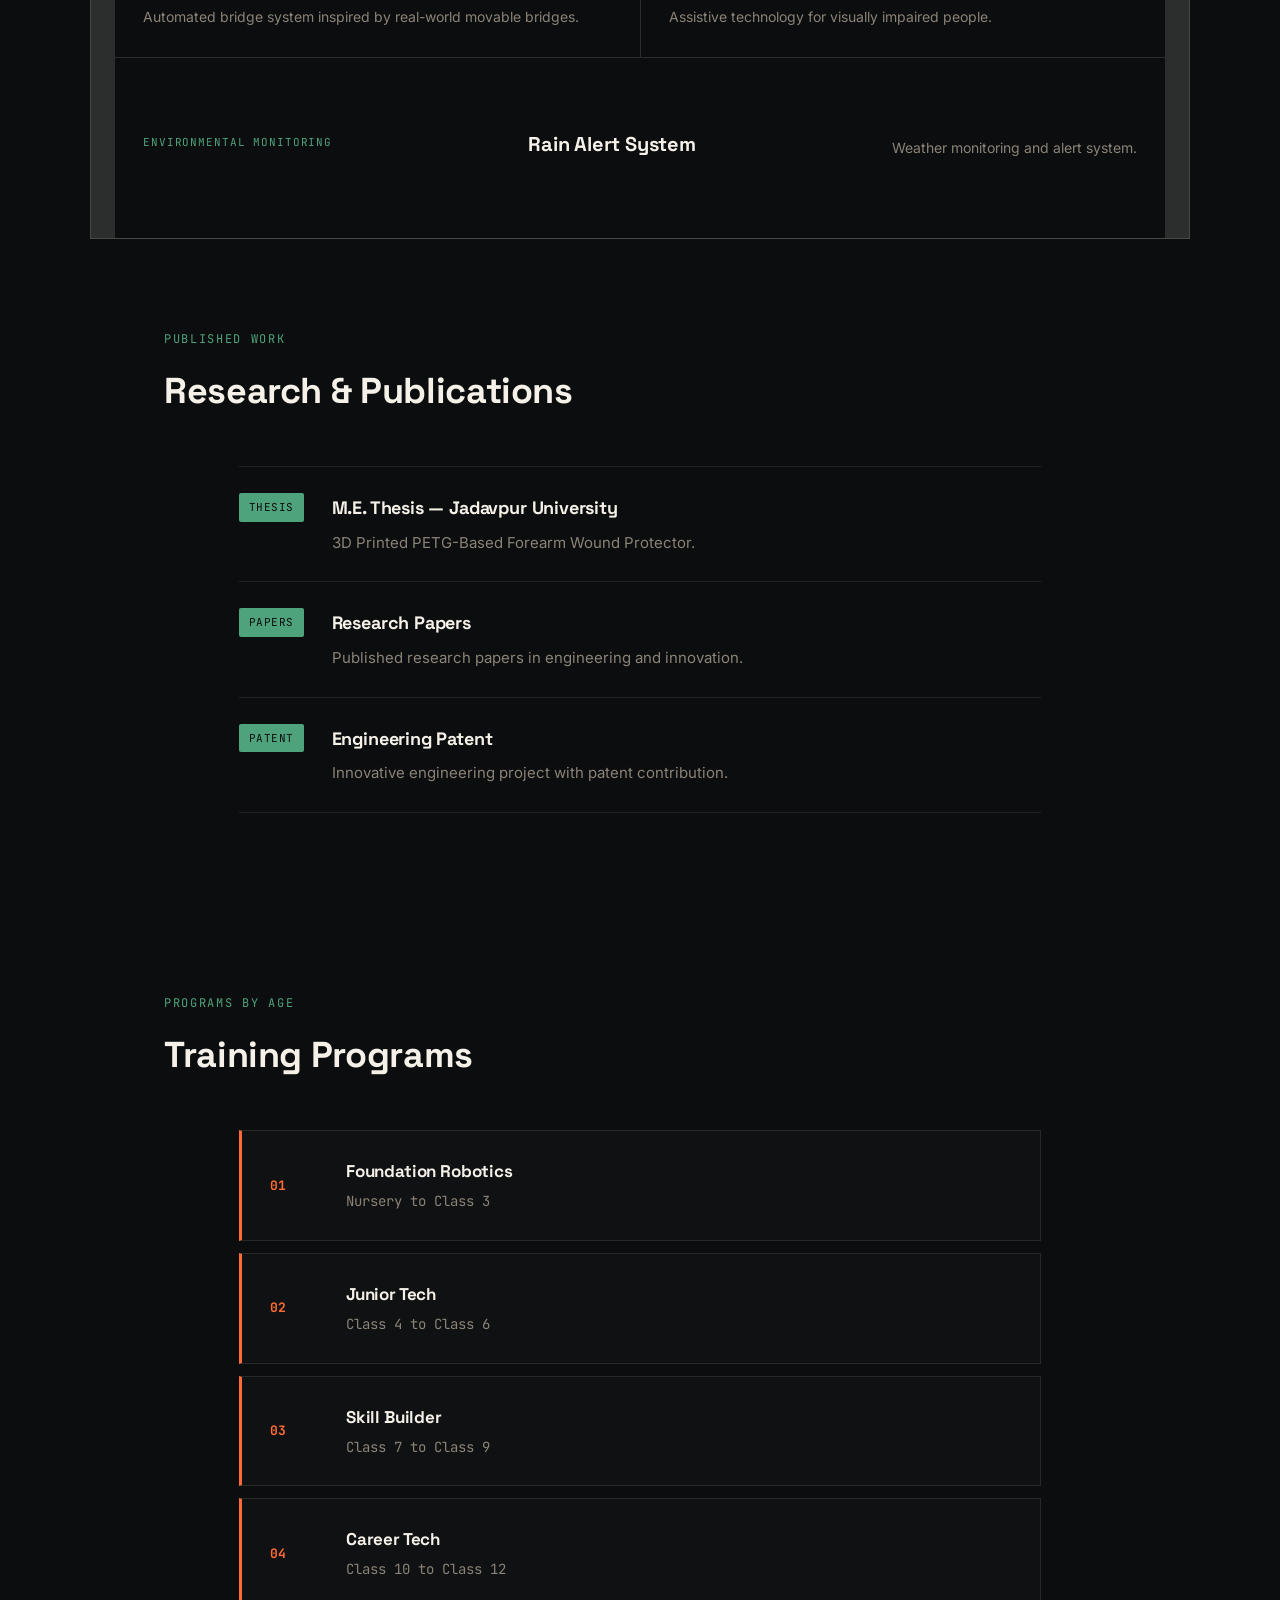
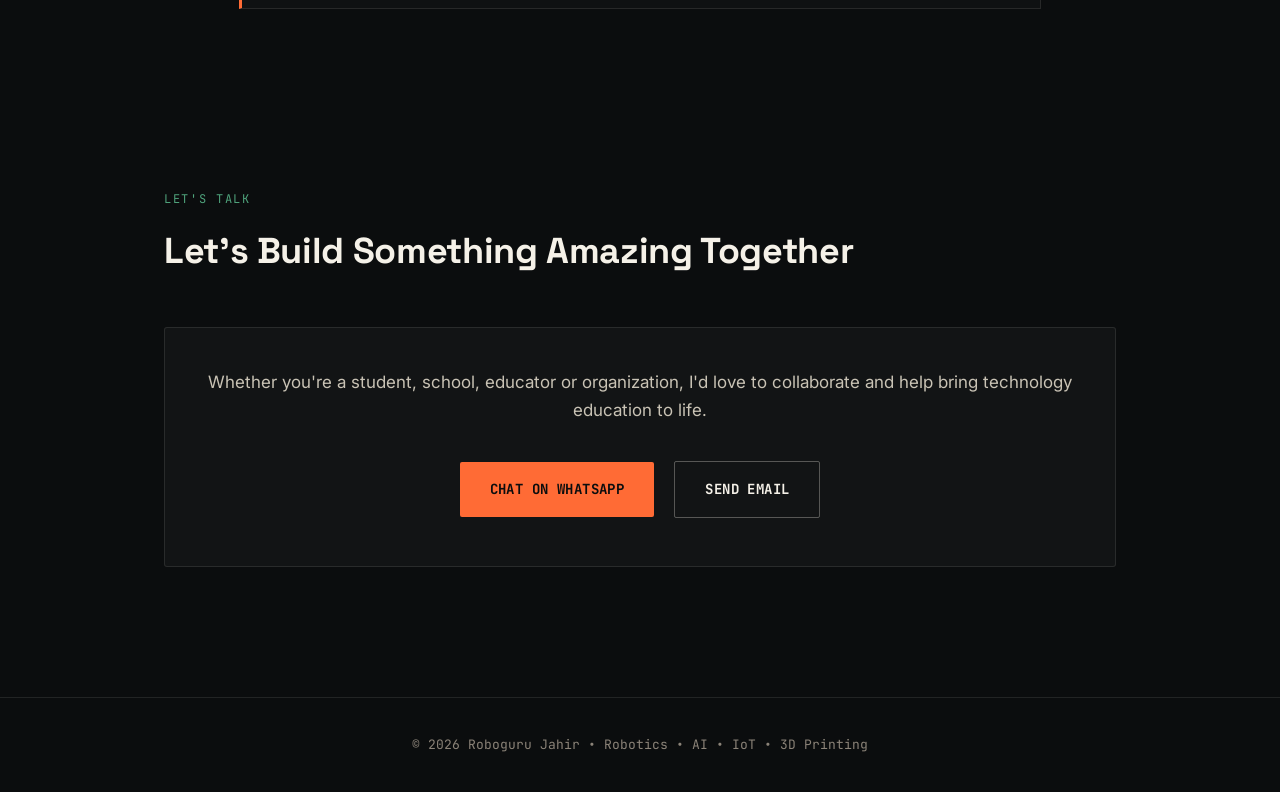
==== commit 303953b7: "Add files via upload" ====
--- a/index.html
+++ b/index.html
@@ -6,7 +6,7 @@
 <meta name="viewport" content="width=device-width, initial-scale=1.0">
 
 <title>Roboguru Jahir | Robotics & AI Educator in Kolkata</title>
-<meta name="description" content="Jahir Anwar (Roboguru Jahir) trains 4500+ students across 10+ schools in Robotics, AI, IoT and 3D Printing. M.E., Jadavpur University. Lead Trainer at MAMA Robotics.">
+<meta name="description" content="Jahir Anwar (Roboguru Jahir) trains 500+ students across 10+ schools in Robotics, AI, IoT and 3D Printing. M.E., Jadavpur University. Lead Trainer at MAMA Robotics.">
 
 <link rel="stylesheet" href="style.css">
 
@@ -34,11 +34,32 @@
 </header>
 
 <section class="hero">
+  <svg class="circuit-bg" viewBox="0 0 1200 700" preserveAspectRatio="none" aria-hidden="true">
+    <path class="trace trace-1" d="M -20 120 L 280 120 L 280 60 L 620 60 L 620 180 L 980 180 L 980 40 L 1220 40" />
+    <path class="trace trace-2" d="M -20 340 L 180 340 L 180 420 L 460 420 L 460 300 L 760 300 L 760 460 L 1220 460" />
+    <path class="trace trace-3" d="M -20 580 L 340 580 L 340 640 L 700 640 L 700 540 L 1000 540 L 1000 620 L 1220 620" />
+    <path class="trace trace-4" d="M 140 -20 L 140 220 L 340 220 L 340 480" />
+    <path class="trace trace-5" d="M 1060 -20 L 1060 160 L 880 160 L 880 380 L 1060 380 L 1060 720" />
+
+    <circle class="node" cx="280" cy="120" r="4" style="--delay:.9s" />
+    <circle class="node" cx="620" cy="180" r="4" style="--delay:1.3s" />
+    <circle class="node" cx="980" cy="40" r="4" style="--delay:1.7s" />
+    <circle class="node" cx="180" cy="420" r="4" style="--delay:1.1s" />
+    <circle class="node" cx="460" cy="300" r="4" style="--delay:1.5s" />
+    <circle class="node" cx="760" cy="460" r="4" style="--delay:1.9s" />
+    <circle class="node" cx="340" cy="640" r="4" style="--delay:1.2s" />
+    <circle class="node" cx="700" cy="540" r="4" style="--delay:1.6s" />
+    <circle class="node" cx="1000" cy="620" r="4" style="--delay:2s" />
+    <circle class="node" cx="340" cy="220" r="4" style="--delay:.8s" />
+    <circle class="node" cx="880" cy="160" r="4" style="--delay:1s" />
+    <circle class="node" cx="880" cy="380" r="4" style="--delay:1.4s" />
+  </svg>
+
   <div class="hero-content">
     <div class="badge">Robotics · AI · Innovation</div>
-    <h1>Hey<br>Innovators<span class="accent"> </span></h1>
-    <p>
-      I'm Jahir — a Robotics & AI Educator, Researcher and Content
+    <h1>Hey<br>Innovators<span class="accent">.</span></h1>
+    <p>
+      I'm Jahir — a Robotics Trainer, AI Educator, Researcher and Content
       Creator helping students build future-ready skills through Robotics,
       Artificial Intelligence, IoT and 3D Printing.
     </p>
@@ -55,13 +76,13 @@
     <div class="callouts">
       <div class="callout"><span class="dot"></span> M.E., Jadavpur University</div>
       <div class="callout"><span class="dot"></span> Lead Trainer, MAMA Robotics</div>
-      <div class="callout"><span class="dot"></span> 4500+ students · 1 patent</div>
+      <div class="callout"><span class="dot"></span> 500+ students · 1 patent</div>
     </div>
   </div>
 </section>
 
 <section id="about" class="about reveal">
-  <span class="eyebrow"></span>
+  <span class="eyebrow">Who I Am</span>
   <h2 class="section-title">About Me</h2>
   <div class="about-card">
     <p>
@@ -84,7 +105,7 @@
 <section class="stats-section reveal">
   <div class="stats">
     <div class="card">
-      <h3>4500+</h3>
+      <h3>500+</h3>
       <p>Students trained</p>
     </div>
     <div class="card">
@@ -92,7 +113,7 @@
       <p>Schools served</p>
     </div>
     <div class="card">
-      <h3>100+</h3>
+      <h3>20+</h3>
       <p>Projects built</p>
     </div>
     <div class="card">
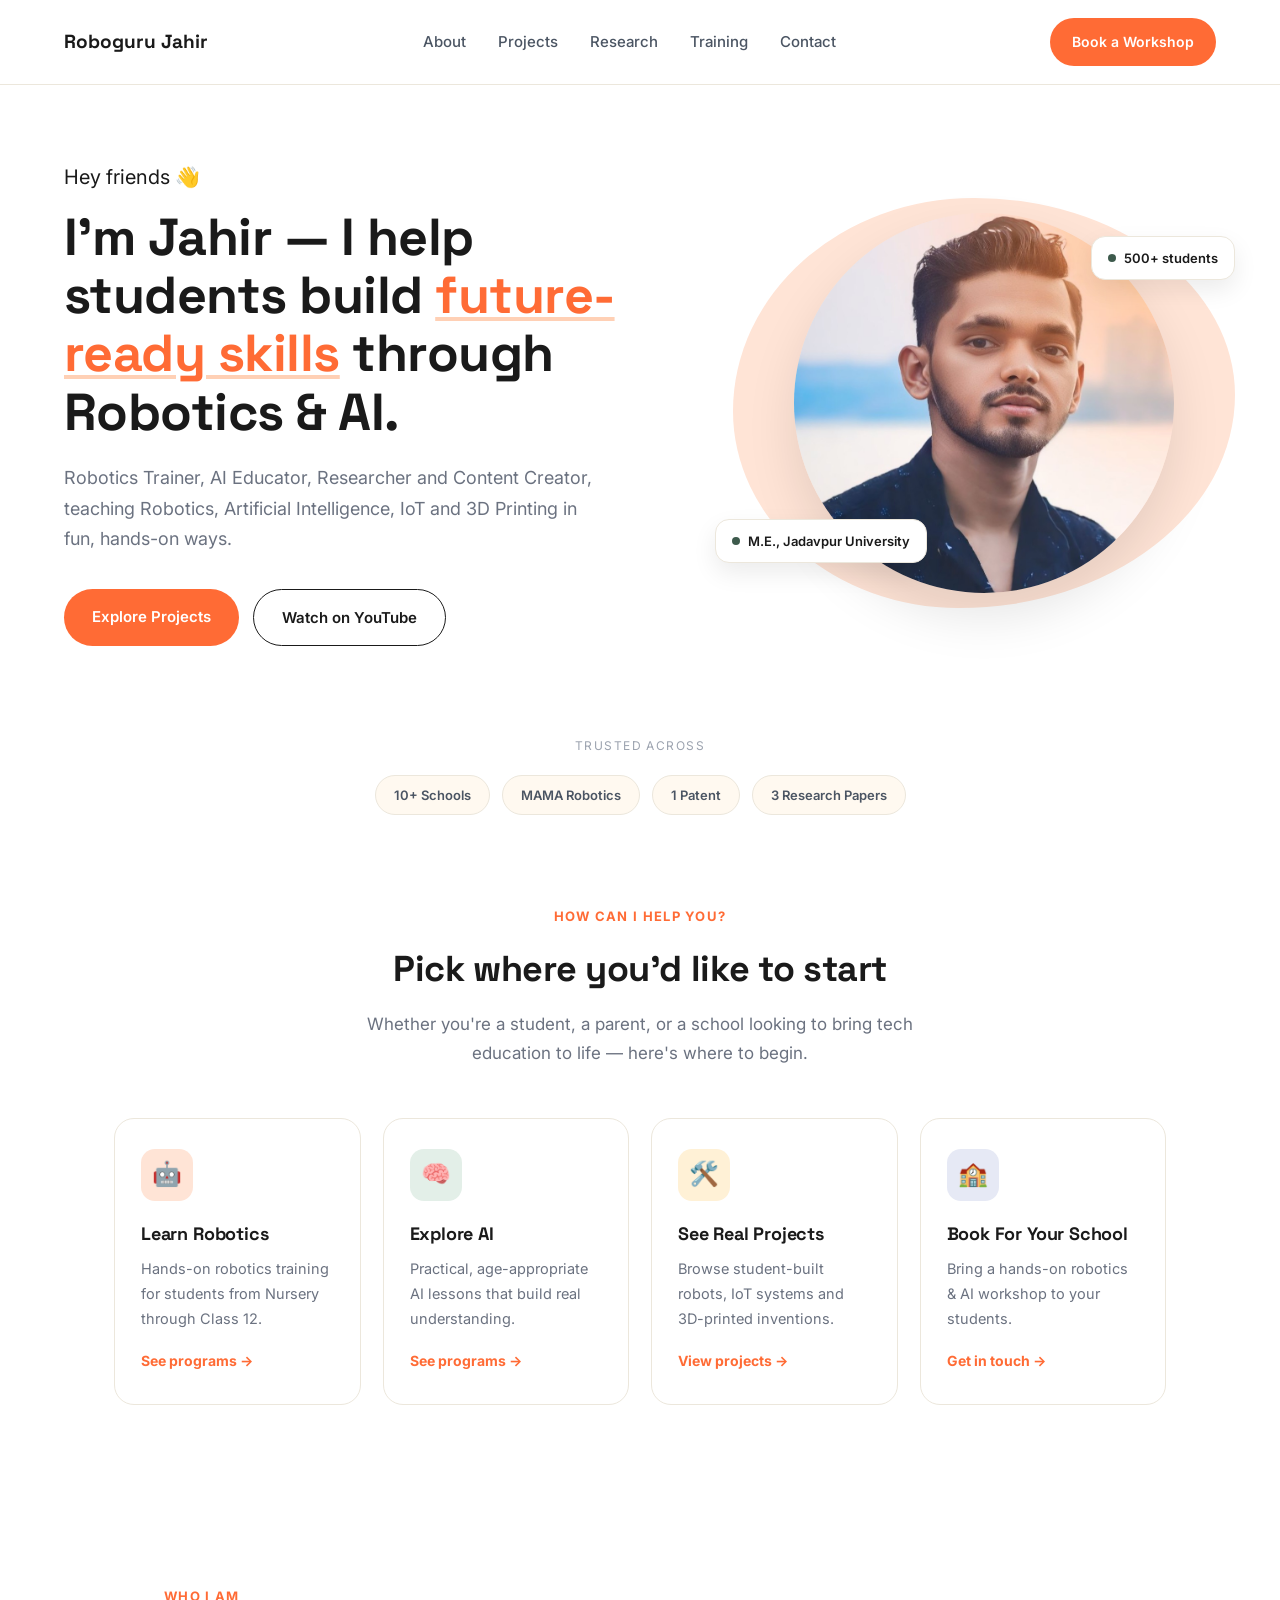
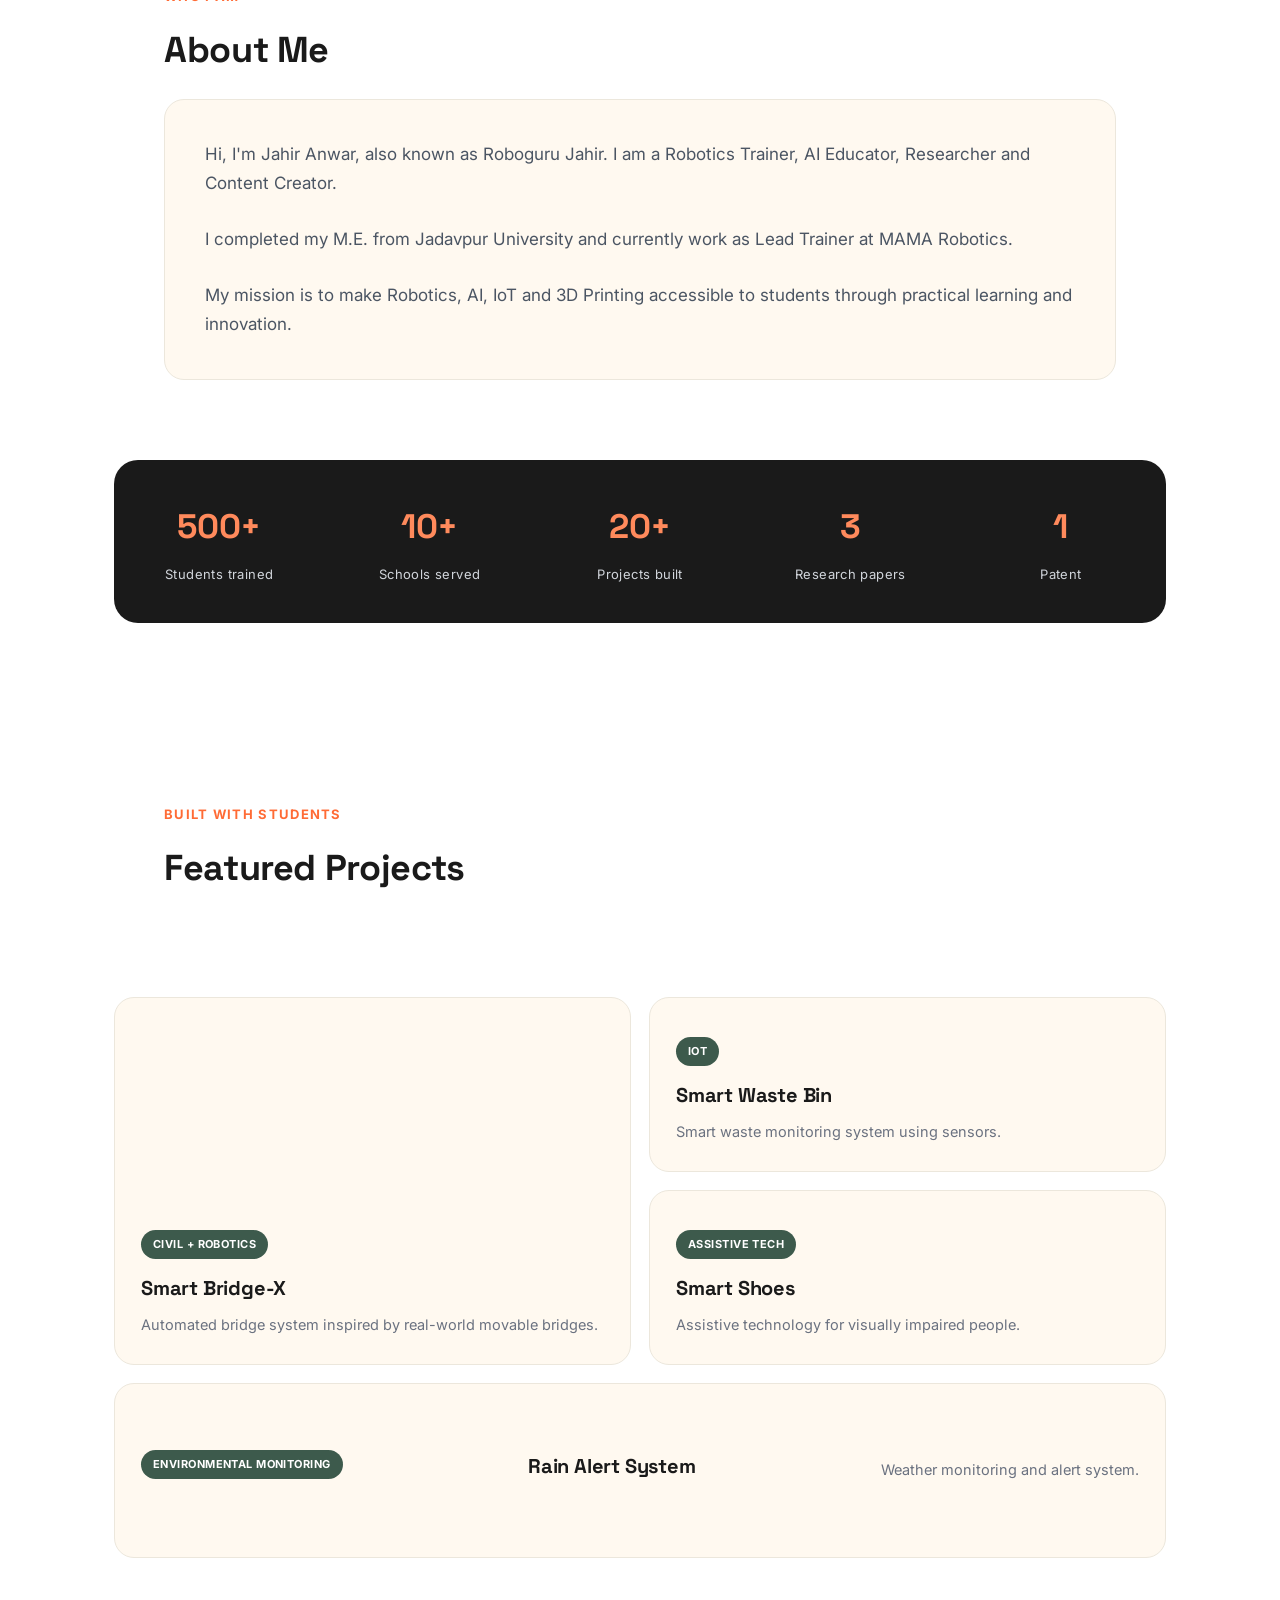
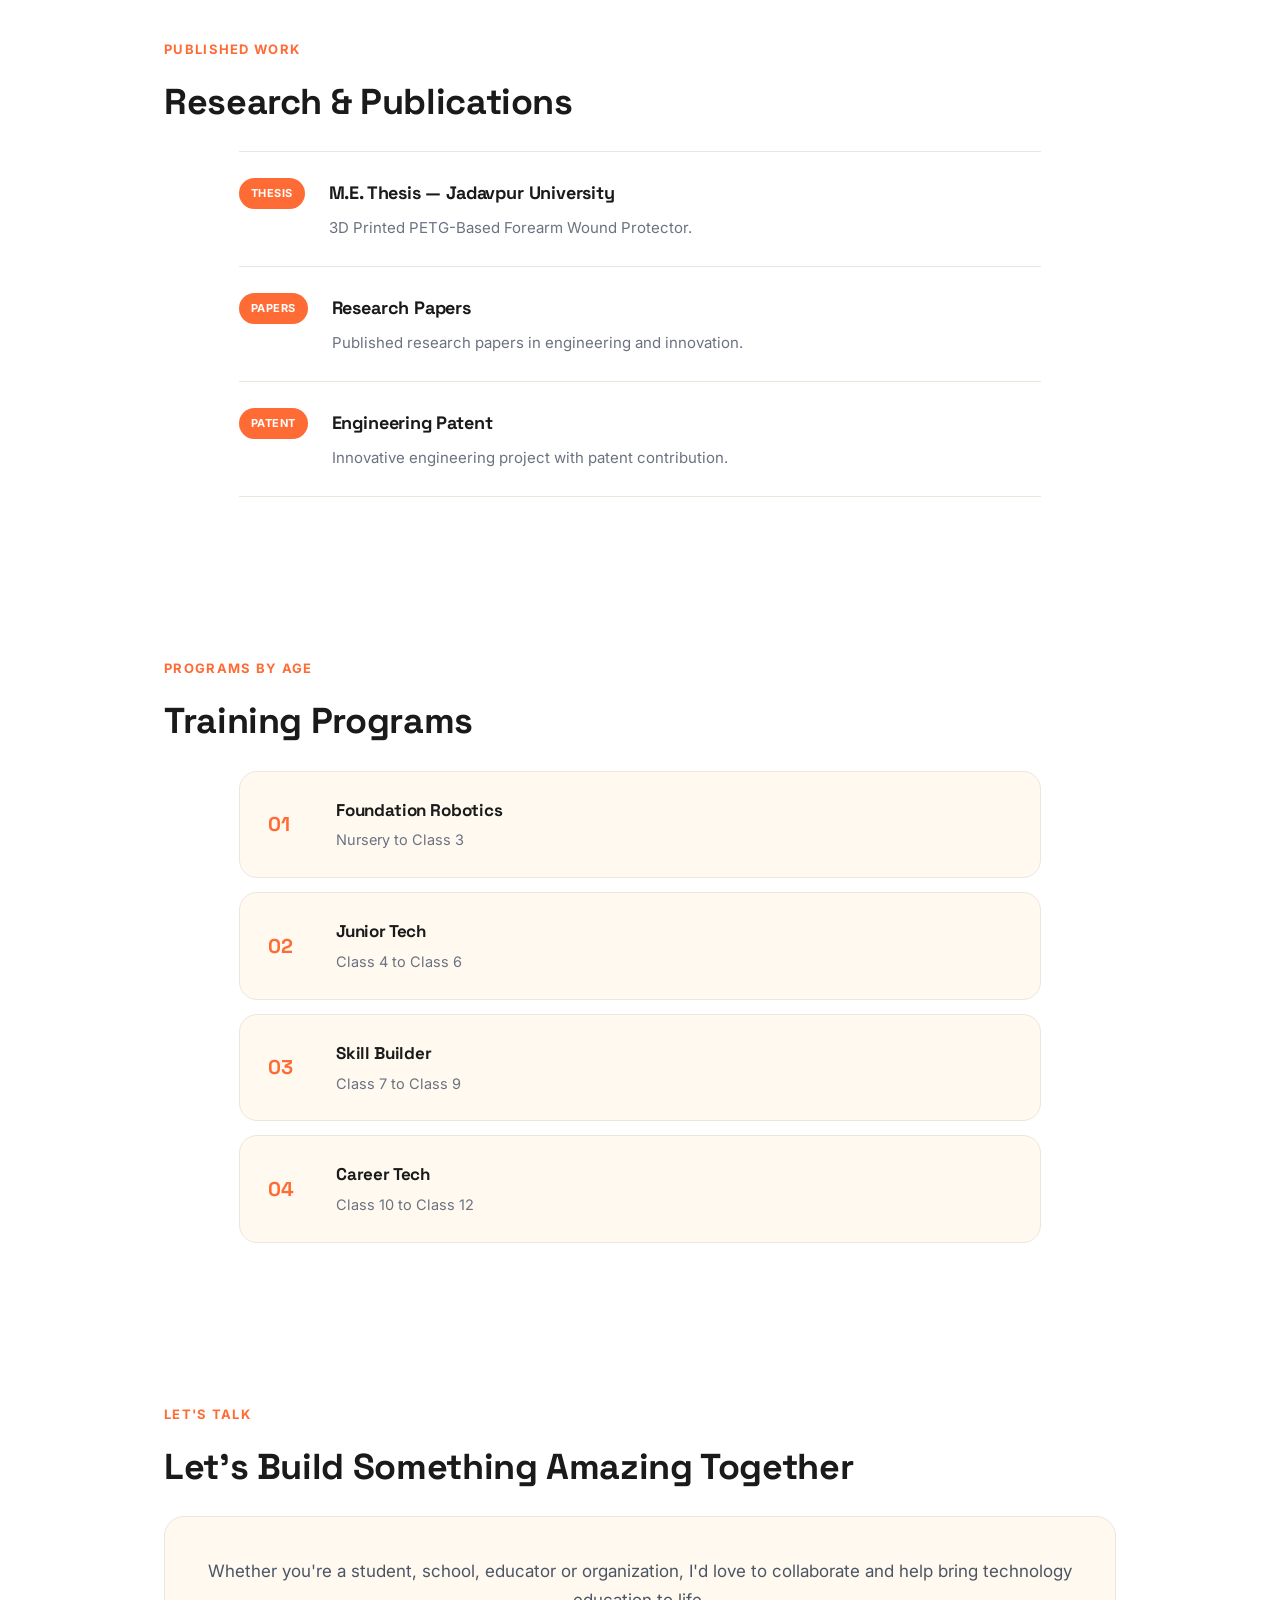
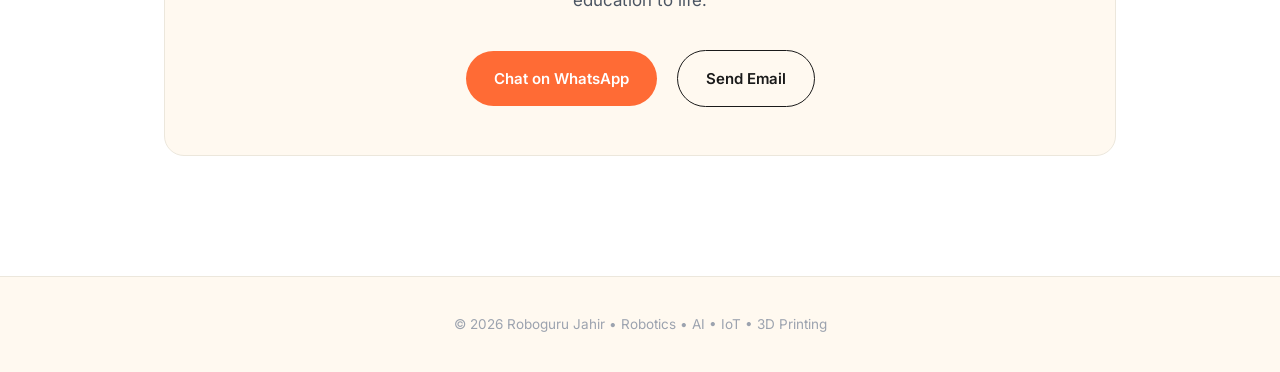
==== commit 715ff298: "Add files via upload" ====
--- a/index.html
+++ b/index.html
@@ -21,62 +21,79 @@
 
 <header>
 <div class="navbar">
-  <div class="logo">ROBOGURU_JAHIR</div>
+  <div class="logo">Roboguru Jahir</div>
   <div class="nav-links">
-    <a href="#about">about</a>
-    <a href="#projects">projects</a>
-    <a href="#research">research</a>
-    <a href="#training">training</a>
-    <a href="#contact">contact</a>
+    <a href="#about">About</a>
+    <a href="#projects">Projects</a>
+    <a href="#research">Research</a>
+    <a href="#training">Training</a>
+    <a href="#contact">Contact</a>
   </div>
   <a href="#contact" class="cta-btn">Book a Workshop</a>
 </div>
 </header>
 
 <section class="hero">
-  <svg class="circuit-bg" viewBox="0 0 1200 700" preserveAspectRatio="none" aria-hidden="true">
-    <path class="trace trace-1" d="M -20 120 L 280 120 L 280 60 L 620 60 L 620 180 L 980 180 L 980 40 L 1220 40" />
-    <path class="trace trace-2" d="M -20 340 L 180 340 L 180 420 L 460 420 L 460 300 L 760 300 L 760 460 L 1220 460" />
-    <path class="trace trace-3" d="M -20 580 L 340 580 L 340 640 L 700 640 L 700 540 L 1000 540 L 1000 620 L 1220 620" />
-    <path class="trace trace-4" d="M 140 -20 L 140 220 L 340 220 L 340 480" />
-    <path class="trace trace-5" d="M 1060 -20 L 1060 160 L 880 160 L 880 380 L 1060 380 L 1060 720" />
-
-    <circle class="node" cx="280" cy="120" r="4" style="--delay:.9s" />
-    <circle class="node" cx="620" cy="180" r="4" style="--delay:1.3s" />
-    <circle class="node" cx="980" cy="40" r="4" style="--delay:1.7s" />
-    <circle class="node" cx="180" cy="420" r="4" style="--delay:1.1s" />
-    <circle class="node" cx="460" cy="300" r="4" style="--delay:1.5s" />
-    <circle class="node" cx="760" cy="460" r="4" style="--delay:1.9s" />
-    <circle class="node" cx="340" cy="640" r="4" style="--delay:1.2s" />
-    <circle class="node" cx="700" cy="540" r="4" style="--delay:1.6s" />
-    <circle class="node" cx="1000" cy="620" r="4" style="--delay:2s" />
-    <circle class="node" cx="340" cy="220" r="4" style="--delay:.8s" />
-    <circle class="node" cx="880" cy="160" r="4" style="--delay:1s" />
-    <circle class="node" cx="880" cy="380" r="4" style="--delay:1.4s" />
-  </svg>
-
   <div class="hero-content">
-    <div class="badge">Robotics · AI · Innovation</div>
-    <h1>Hey<br>Innovators<span class="accent">.</span></h1>
-    <p>
-      I'm Jahir — a Robotics Trainer, AI Educator, Researcher and Content
-      Creator helping students build future-ready skills through Robotics,
-      Artificial Intelligence, IoT and 3D Printing.
+    <div class="hero-greeting">Hey friends 👋</div>
+    <h1>I'm Jahir — I help students build <a href="#training">future-ready skills</a> through Robotics & AI.</h1>
+    <p>
+      Robotics Trainer, AI Educator, Researcher and Content Creator, teaching
+      Robotics, Artificial Intelligence, IoT and 3D Printing in fun,
+      hands-on ways.
     </p>
     <div class="hero-buttons">
       <a href="#projects" class="btn-primary">Explore Projects</a>
-      <a href="https://youtube.com/@robogurujahir" target="_blank" class="btn-secondary">Watch YouTube</a>
-    </div>
-  </div>
-
-  <div class="hero-diagram">
-    <div class="diagram-frame">
-      <img src="jahir.jpg" alt="Jahir Anwar, Roboguru Jahir">
-    </div>
-    <div class="callouts">
-      <div class="callout"><span class="dot"></span> M.E., Jadavpur University</div>
-      <div class="callout"><span class="dot"></span> Lead Trainer, MAMA Robotics</div>
-      <div class="callout"><span class="dot"></span> 500+ students · 1 patent</div>
+      <a href="https://youtube.com/@robogurujahir" target="_blank" class="btn-secondary">Watch on YouTube</a>
+    </div>
+  </div>
+
+  <div class="hero-photo">
+    <img src="jahir.jpg" alt="Jahir Anwar, Roboguru Jahir">
+    <div class="hero-tag tag-1"><span class="dot"></span> 500+ students</div>
+    <div class="hero-tag tag-2"><span class="dot"></span> M.E., Jadavpur University</div>
+  </div>
+</section>
+
+<div class="trust-strip reveal">
+  <span>Trusted across</span>
+  <div class="trust-pills">
+    <div>10+ Schools</div>
+    <div>MAMA Robotics</div>
+    <div>1 Patent</div>
+    <div>3 Research Papers</div>
+  </div>
+</div>
+
+<section class="topics-section reveal">
+  <span class="eyebrow">How Can I Help You?</span>
+  <h2 class="section-title">Pick where you'd like to start</h2>
+  <p class="section-sub">Whether you're a student, a parent, or a school looking to bring tech education to life — here's where to begin.</p>
+
+  <div class="topics-grid">
+    <div class="topic-card">
+      <div class="topic-icon">🤖</div>
+      <h3>Learn Robotics</h3>
+      <p>Hands-on robotics training for students from Nursery through Class 12.</p>
+      <a href="#training">See programs →</a>
+    </div>
+    <div class="topic-card">
+      <div class="topic-icon">🧠</div>
+      <h3>Explore AI</h3>
+      <p>Practical, age-appropriate AI lessons that build real understanding.</p>
+      <a href="#training">See programs →</a>
+    </div>
+    <div class="topic-card">
+      <div class="topic-icon">🛠️</div>
+      <h3>See Real Projects</h3>
+      <p>Browse student-built robots, IoT systems and 3D-printed inventions.</p>
+      <a href="#projects">View projects →</a>
+    </div>
+    <div class="topic-card">
+      <div class="topic-icon">🏫</div>
+      <h3>Book For Your School</h3>
+      <p>Bring a hands-on robotics & AI workshop to your students.</p>
+      <a href="#contact">Get in touch →</a>
     </div>
   </div>
 </section>
--- a/style.css
+++ b/style.css
@@ -1,12 +1,14 @@
 /* ===================================================
-   ROBOGURU JAHIR — Design Tokens
+   ROBOGURU JAHIR — Light / Friendly Design Tokens
    ---------------------------------------------------
-   Background   #0B0D0E   near-black workshop
-   Paper        #F5F1E8   warm paper (text/surfaces)
-   Solder       #FF6B35   signal orange — signature only
-   Trace        #4FA37C   PCB-trace green — data/tags
-   Graphite     #8B8378   muted body text
-   Line         rgba(245,241,232,.14)
+   Background   #FFFFFF
+   Section alt  #FFF9F0   warm cream
+   Ink          #1A1A1A
+   Ink-soft     #6B7280
+   Accent       #FF6B35   solder orange
+   Accent-soft  #FFE4D6   pale orange (chips/blobs)
+   Trace        #3D5A4C   deep green (tags)
+   Line         #ECE7DC
 =================================================== */
 
 *{
@@ -20,8 +22,8 @@
 }
 
 body{
-  background:#0B0D0E;
-  color:#F5F1E8;
+  background:#FFFFFF;
+  color:#1A1A1A;
   font-family:'Inter',sans-serif;
   line-height:1.7;
   overflow-x:hidden;
@@ -29,7 +31,7 @@
 
 ::selection{
   background:#FF6B35;
-  color:#0B0D0E;
+  color:#fff;
 }
 
 h1,h2,h3{
@@ -37,9 +39,7 @@
   letter-spacing:-.01em;
 }
 
-.mono{
-  font-family:'JetBrains Mono',monospace;
-}
+.mono{ font-family:'JetBrains Mono',monospace; }
 
 a{ color:inherit; }
 a:focus-visible, button:focus-visible{
@@ -47,33 +47,14 @@
   outline-offset:4px;
 }
 
-/* faint blueprint grid behind everything */
-body::before{
-  content:"";
-  position:fixed;
-  inset:0;
-  background-image:
-    linear-gradient(rgba(245,241,232,.035) 1px, transparent 1px),
-    linear-gradient(90deg, rgba(245,241,232,.035) 1px, transparent 1px);
-  background-size:48px 48px;
-  pointer-events:none;
-  z-index:0;
-}
-
-header, .hero, .about, .stats-section, #projects, .projects-grid,
-.research-list, .training-ladder, #contact, footer{
-  position:relative;
-  z-index:1;
-}
-
 /* ===================== HEADER ===================== */
 
 header{
   position:fixed;
   top:0; left:0; width:100%;
-  background:rgba(11,13,14,.85);
+  background:rgba(255,255,255,.9);
   backdrop-filter:blur(14px);
-  border-bottom:1px solid rgba(245,241,232,.1);
+  border-bottom:1px solid #ECE7DC;
   z-index:1000;
 }
 
@@ -87,189 +68,203 @@
 }
 
 .logo{
-  font-family:'JetBrains Mono',monospace;
-  font-size:15px;
-  font-weight:700;
-  letter-spacing:.02em;
-  color:#F5F1E8;
-}
+  font-family:'Space Grotesk',sans-serif;
+  font-size:19px;
+  font-weight:700;
+  color:#1A1A1A;
+}
+
 .nav-links{
   display:flex;
-  gap:34px;
+  gap:32px;
 }
 .nav-links a{
   text-decoration:none;
-  color:#C9C3B5;
-  font-size:14px;
-  font-family:'JetBrains Mono',monospace;
+  color:#4B5563;
+  font-size:15px;
+  font-weight:500;
   transition:color .25s;
 }
 .nav-links a:hover{ color:#FF6B35; }
 
 .cta-btn{
   background:#FF6B35;
-  color:#0B0D0E;
-  padding:11px 20px;
-  border-radius:2px;
+  color:#fff;
+  padding:12px 22px;
+  border-radius:30px;
   text-decoration:none;
-  font-weight:700;
-  font-size:13px;
-  font-family:'JetBrains Mono',monospace;
-  text-transform:uppercase;
-  letter-spacing:.04em;
+  font-weight:600;
+  font-size:14px;
   transition:transform .25s, box-shadow .25s;
 }
 .cta-btn:hover{
   transform:translateY(-2px);
-  box-shadow:0 8px 24px rgba(255,107,53,.35);
-}
-
-/* ===================== HERO — schematic layout ===================== */
+  box-shadow:0 10px 24px rgba(255,107,53,.3);
+}
+
+/* ===================== HERO ===================== */
 
 .hero{
   max-width:1200px;
   margin:auto;
-  padding:170px 24px 120px;
+  padding:160px 24px 90px;
   display:grid;
-  grid-template-columns:1.2fr .8fr;
+  grid-template-columns:1.15fr .85fr;
   gap:60px;
-  align-items:start;
-}
-
-.hero-content{
-  min-width:0;
-}
-
-.badge{
-  display:inline-flex;
   align-items:center;
-  gap:10px;
-  font-family:'JetBrains Mono',monospace;
+}
+
+.hero-content{ min-width:0; }
+
+.hero-greeting{
+  font-size:20px;
+  margin-bottom:14px;
+}
+
+.hero h1{
+  font-size:52px;
+  line-height:1.12;
+  font-weight:700;
+  margin-bottom:22px;
+  color:#1A1A1A;
+}
+.hero h1 a{
+  color:#FF6B35;
+  text-decoration:underline;
+  text-decoration-color:#FFD0B5;
+  text-decoration-thickness:4px;
+  text-underline-offset:4px;
+}
+
+.hero p{
+  font-size:18px;
+  color:#6B7280;
+  max-width:540px;
+  margin-bottom:34px;
+}
+
+.hero-buttons{
+  display:flex;
+  gap:14px;
+  flex-wrap:wrap;
+}
+
+.btn-primary{
+  background:#FF6B35;
+  color:#fff;
+  padding:15px 28px;
+  border-radius:30px;
+  text-decoration:none;
+  font-weight:600;
+  font-size:15px;
+  display:inline-block;
+  transition:transform .25s, box-shadow .25s;
+}
+.btn-primary:hover{
+  transform:translateY(-3px);
+  box-shadow:0 12px 28px rgba(255,107,53,.3);
+}
+
+.btn-secondary{
+  border:1.5px solid #1A1A1A;
+  color:#1A1A1A;
+  padding:15px 28px;
+  border-radius:30px;
+  text-decoration:none;
+  font-weight:600;
+  font-size:15px;
+  display:inline-block;
+  transition:.25s;
+}
+.btn-secondary:hover{
+  background:#1A1A1A;
+  color:#fff;
+}
+
+/* --- hero photo with soft blob backing --- */
+
+.hero-photo{
+  position:relative;
+  display:flex;
+  justify-content:center;
+}
+
+.hero-photo::before{
+  content:"";
+  position:absolute;
+  width:108%;
+  height:108%;
+  background:#FFE4D6;
+  border-radius:48% 52% 55% 45% / 52% 48% 52% 48%;
+  z-index:0;
+  top:-4%;
+  left:-4%;
+}
+
+.hero-photo img{
+  width:100%;
+  max-width:380px;
+  aspect-ratio:1/1;
+  object-fit:cover;
+  border-radius:50%;
+  position:relative;
+  z-index:1;
+  box-shadow:0 24px 50px rgba(0,0,0,.1);
+}
+
+.hero-tag{
+  position:absolute;
+  z-index:2;
+  background:#fff;
+  border:1px solid #ECE7DC;
+  border-radius:14px;
+  padding:10px 16px;
+  font-size:13px;
+  font-weight:600;
+  box-shadow:0 10px 24px rgba(0,0,0,.08);
+  display:flex;
+  align-items:center;
+  gap:8px;
+}
+.hero-tag.tag-1{ top:6%; right:-4%; }
+.hero-tag.tag-2{ bottom:8%; left:-8%; }
+.hero-tag .dot{
+  width:8px; height:8px;
+  border-radius:50%;
+  background:#3D5A4C;
+  flex:none;
+}
+
+/* ===================== AS FEATURED / TRUST STRIP ===================== */
+
+.trust-strip{
+  max-width:1000px;
+  margin:0 auto 90px;
+  padding:0 24px;
+  text-align:center;
+}
+.trust-strip span{
+  display:block;
   font-size:12px;
   letter-spacing:.12em;
   text-transform:uppercase;
-  color:#4FA37C;
-  margin-bottom:28px;
-}
-.badge::before{
-  content:"";
-  width:8px; height:8px;
-  background:#4FA37C;
-  border-radius:50%;
-  box-shadow:0 0 12px #4FA37C;
-  animation:pulse 2s infinite;
-}
-@keyframes pulse{
-  0%,100%{ opacity:1; }
-  50%{ opacity:.35; }
-}
-
-.hero h1{
-  font-size:68px;
-  line-height:1.02;
-  font-weight:700;
-  margin-bottom:26px;
-  color:#F5F1E8;
-}
-.hero h1 .accent{ color:#FF6B35; }
-
-.hero p{
-  font-size:18px;
-  color:#8B8378;
-  max-width:540px;
-  margin-bottom:38px;
-}
-
-.hero-buttons{
-  display:flex;
-  gap:16px;
+  color:#9CA3AF;
+  margin-bottom:18px;
+}
+.trust-pills{
+  display:flex;
+  justify-content:center;
   flex-wrap:wrap;
-}
-
-.btn-primary{
-  background:#FF6B35;
-  color:#0B0D0E;
-  padding:16px 30px;
-  border-radius:2px;
-  text-decoration:none;
-  font-weight:700;
-  font-size:14px;
-  font-family:'JetBrains Mono',monospace;
-  text-transform:uppercase;
-  letter-spacing:.03em;
-  display:inline-block;
-  transition:transform .25s, box-shadow .25s;
-}
-.btn-primary:hover{
-  transform:translateY(-3px);
-  box-shadow:0 10px 28px rgba(255,107,53,.35);
-}
-
-.btn-secondary{
-  border:1.5px solid rgba(245,241,232,.3);
-  color:#F5F1E8;
-  padding:16px 30px;
-  border-radius:2px;
-  text-decoration:none;
-  font-weight:700;
-  font-size:14px;
-  font-family:'JetBrains Mono',monospace;
-  text-transform:uppercase;
-  letter-spacing:.03em;
-  display:inline-block;
-  transition:.25s;
-}
-.btn-secondary:hover{
-  border-color:#4FA37C;
-  color:#4FA37C;
-}
-
-/* --- the schematic photo callout --- */
-
-.hero-diagram{
-  position:relative;
-  padding-top:10px;
-}
-
-.diagram-frame{
-  position:relative;
-  border:1px solid rgba(245,241,232,.25);
-  border-radius:2px;
-  padding:18px;
-}
-
-.diagram-frame img{
-  width:100%;
-  aspect-ratio:4/5;
-  object-fit:cover;
-  filter:grayscale(60%) contrast(1.05);
-  display:block;
-  transition:filter .5s;
-}
-.diagram-frame:hover img{
-  filter:grayscale(0%) contrast(1.05);
-}
-
-.callouts{
-  margin-top:18px;
-  display:flex;
-  flex-direction:column;
-  gap:10px;
-}
-.callout{
-  display:flex;
-  align-items:center;
-  gap:10px;
-  font-family:'JetBrains Mono',monospace;
-  font-size:12px;
-  color:#C9C3B5;
-  border-top:1px dashed rgba(245,241,232,.2);
-  padding-top:10px;
-}
-.callout span.dot{
-  width:6px; height:6px;
-  background:#FF6B35;
-  flex:none;
+  gap:12px;
+}
+.trust-pills div{
+  background:#FFF9F0;
+  border:1px solid #ECE7DC;
+  border-radius:30px;
+  padding:8px 18px;
+  font-size:13px;
+  font-weight:600;
+  color:#4B5563;
 }
 
 /* ===================== SECTION SHARED ===================== */
@@ -277,38 +272,108 @@
 .about{
   max-width:1000px;
   margin:auto;
-  padding:90px 24px;
+  padding:80px 24px;
 }
 
 .eyebrow{
-  font-family:'JetBrains Mono',monospace;
-  font-size:12px;
-  letter-spacing:.14em;
+  font-size:13px;
+  font-weight:700;
+  letter-spacing:.1em;
   text-transform:uppercase;
-  color:#4FA37C;
+  color:#FF6B35;
   display:block;
   margin-bottom:12px;
 }
 
 .section-title{
   font-size:36px;
+  margin-bottom:18px;
+  color:#1A1A1A;
+  font-weight:700;
+}
+.section-sub{
+  color:#6B7280;
+  font-size:17px;
+  max-width:560px;
   margin-bottom:44px;
-  color:#F5F1E8;
-  font-weight:700;
 }
 
 .about-card{
-  background:rgba(245,241,232,.03);
-  border:1px solid rgba(245,241,232,.1);
+  background:#FFF9F0;
+  border:1px solid #ECE7DC;
   padding:40px;
-  border-radius:3px;
+  border-radius:20px;
 }
 .about-card p{
   font-size:17px;
-  color:#C9C3B5;
-}
-
-/* ===================== STATS — terminal readout ===================== */
+  color:#4B5563;
+}
+
+/* ===================== TOPIC CARDS — "How Can I Help You?" ===================== */
+
+.topics-section{
+  max-width:1100px;
+  margin:0 auto 100px;
+  padding:0 24px;
+  text-align:center;
+}
+.topics-section .section-title{ text-align:center; margin-bottom:10px; }
+.topics-section .section-sub{ margin:0 auto 50px; text-align:center; }
+
+.topics-grid{
+  display:grid;
+  grid-template-columns:repeat(4,1fr);
+  gap:22px;
+  text-align:left;
+}
+
+.topic-card{
+  background:#fff;
+  border:1px solid #ECE7DC;
+  border-radius:20px;
+  padding:30px 26px;
+  transition:transform .3s, box-shadow .3s, border-color .3s;
+}
+.topic-card:hover{
+  transform:translateY(-6px);
+  box-shadow:0 20px 40px rgba(0,0,0,.08);
+  border-color:#FFD0B5;
+}
+
+.topic-icon{
+  width:52px;
+  height:52px;
+  border-radius:14px;
+  display:flex;
+  align-items:center;
+  justify-content:center;
+  font-size:24px;
+  margin-bottom:18px;
+}
+.topic-card:nth-child(1) .topic-icon{ background:#FFE4D6; }
+.topic-card:nth-child(2) .topic-icon{ background:#E3EFE8; }
+.topic-card:nth-child(3) .topic-icon{ background:#FFF1D6; }
+.topic-card:nth-child(4) .topic-icon{ background:#E6E9F5; }
+
+.topic-card h3{
+  font-size:18px;
+  margin-bottom:8px;
+  color:#1A1A1A;
+}
+.topic-card p{
+  font-size:14.5px;
+  color:#6B7280;
+  margin-bottom:16px;
+}
+.topic-card a{
+  font-size:14px;
+  font-weight:700;
+  color:#FF6B35;
+  text-decoration:none;
+}
+.topic-card a:hover{ text-decoration:underline; }
+
+/* ===================== STATS ===================== */
 
 .stats-section{
   max-width:1100px;
@@ -319,32 +384,28 @@
 .stats{
   display:flex;
   flex-wrap:wrap;
-  border:1px solid rgba(245,241,232,.14);
-  border-radius:3px;
-  background:rgba(245,241,232,.025);
+  background:#1A1A1A;
+  border-radius:24px;
+  overflow:hidden;
 }
 
 .stats .card{
   flex:1 1 19%;
-  text-align:left;
-  padding:30px 24px;
-  border-right:1px solid rgba(245,241,232,.1);
-}
-.stats .card:last-child{ border-right:none; }
+  text-align:center;
+  padding:38px 16px;
+}
 
 .stats .card h3{
-  font-family:'JetBrains Mono',monospace;
-  font-size:32px;
-  color:#FF6B35;
-  margin-bottom:6px;
+  font-family:'Space Grotesk',sans-serif;
+  font-size:34px;
+  color:#FF8A5C;
+  margin-bottom:8px;
   font-weight:700;
 }
 .stats .card p{
-  font-family:'JetBrains Mono',monospace;
-  color:#8B8378;
-  font-size:11px;
-  letter-spacing:.06em;
-  text-transform:uppercase;
+  color:#D1D5DB;
+  font-size:13px;
+  letter-spacing:.03em;
 }
 
 /* ===================== PROJECTS ===================== */
@@ -355,47 +416,53 @@
   padding:0 24px;
   display:grid;
   grid-template-columns:repeat(4,1fr);
-  grid-auto-rows:180px;
-  gap:1px;
-  background:rgba(245,241,232,.14);
-  border:1px solid rgba(245,241,232,.14);
+  grid-auto-rows:175px;
+  gap:18px;
 }
 
 .project-card{
-  background:#0B0D0E;
-  padding:28px;
+  background:#FFF9F0;
+  border:1px solid #ECE7DC;
+  border-radius:20px;
+  padding:26px;
   display:flex;
   flex-direction:column;
   justify-content:flex-end;
-  position:relative;
-  transition:background .3s;
+  transition:transform .3s, box-shadow .3s, border-color .3s;
 }
 .project-card:hover{
-  background:rgba(255,107,53,.06);
+  transform:translateY(-6px);
+  box-shadow:0 20px 40px rgba(0,0,0,.08);
+  border-color:#FFD0B5;
 }
 
 .project-card:nth-child(1){ grid-column:span 2; grid-row:span 2; }
 .project-card:nth-child(2){ grid-column:span 2; }
 .project-card:nth-child(3){ grid-column:span 2; }
-.project-card:nth-child(4){ grid-column:span 4; grid-row:span 1; flex-direction:row; align-items:center; justify-content:space-between; }
+.project-card:nth-child(4){ grid-column:span 4; flex-direction:row; align-items:center; justify-content:space-between; }
 
 .project-tag{
-  font-family:'JetBrains Mono',monospace;
+  display:inline-block;
   font-size:11px;
-  color:#4FA37C;
+  font-weight:700;
+  color:#fff;
+  background:#3D5A4C;
+  padding:5px 12px;
+  border-radius:20px;
   text-transform:uppercase;
-  letter-spacing:.08em;
-  margin-bottom:10px;
+  letter-spacing:.04em;
+  margin-bottom:12px;
+  width:fit-content;
 }
 
 .project-card h3{
   font-size:20px;
-  color:#F5F1E8;
+  color:#1A1A1A;
   margin-bottom:8px;
 }
 .project-card p{
-  color:#8B8378;
-  font-size:14px;
+  color:#6B7280;
+  font-size:14.5px;
 }
 
 /* ===================== RESEARCH ===================== */
@@ -408,21 +475,20 @@
 
 .research-item{
   display:flex;
-  gap:28px;
+  gap:24px;
   padding:26px 0;
-  border-bottom:1px solid rgba(245,241,232,.1);
-}
-.research-item:first-child{
-  border-top:1px solid rgba(245,241,232,.1);
-}
+  border-bottom:1px solid #ECE7DC;
+  align-items:flex-start;
+}
+.research-item:first-child{ border-top:1px solid #ECE7DC; }
 
 .research-tag{
-  font-family:'JetBrains Mono',monospace;
   font-size:11px;
-  color:#0B0D0E;
-  background:#4FA37C;
-  padding:5px 10px;
-  border-radius:2px;
+  font-weight:700;
+  color:#fff;
+  background:#FF6B35;
+  padding:6px 12px;
+  border-radius:20px;
   height:fit-content;
   white-space:nowrap;
   letter-spacing:.04em;
@@ -430,11 +496,11 @@
 
 .research-item h3{
   font-size:18px;
-  color:#F5F1E8;
+  color:#1A1A1A;
   margin-bottom:6px;
 }
 .research-item p{
-  color:#8B8378;
+  color:#6B7280;
   font-size:15px;
 }
 
@@ -449,31 +515,30 @@
 .training-step{
   display:flex;
   align-items:center;
-  gap:26px;
-  padding:26px 28px;
-  border:1px solid rgba(245,241,232,.1);
-  border-left:3px solid #FF6B35;
-  background:rgba(245,241,232,.02);
-}
-.training-step:not(:last-child){ margin-bottom:12px; }
+  gap:24px;
+  padding:24px 28px;
+  background:#FFF9F0;
+  border:1px solid #ECE7DC;
+  border-radius:18px;
+}
+.training-step:not(:last-child){ margin-bottom:14px; }
 
 .training-num{
-  font-family:'JetBrains Mono',monospace;
-  font-size:13px;
+  font-family:'Space Grotesk',sans-serif;
+  font-size:20px;
+  font-weight:700;
   color:#FF6B35;
-  font-weight:700;
-  flex:0 0 50px;
+  flex:0 0 44px;
 }
 
 .training-step h3{
   font-size:17px;
-  color:#F5F1E8;
+  color:#1A1A1A;
   margin-bottom:4px;
 }
 .training-step p{
-  color:#8B8378;
-  font-size:14px;
-  font-family:'JetBrains Mono',monospace;
+  color:#6B7280;
+  font-size:14.5px;
 }
 
 /* ===================== CONTACT ===================== */
@@ -485,16 +550,15 @@
 /* ===================== FOOTER ===================== */
 
 footer{
-  border-top:1px solid rgba(245,241,232,.1);
+  border-top:1px solid #ECE7DC;
   margin-top:40px;
-  position:relative; z-index:1;
+  background:#FFF9F0;
 }
 footer p{
   text-align:center;
   padding:36px 20px;
-  color:#8B8378;
-  font-size:13px;
-  font-family:'JetBrains Mono',monospace;
+  color:#9CA3AF;
+  font-size:13.5px;
 }
 
 /* ===================== REVEAL ===================== */
@@ -511,7 +575,6 @@
 
 @media (prefers-reduced-motion:reduce){
   .reveal{ opacity:1; transform:none; transition:none; }
-  .badge::before{ animation:none; }
   *{ transition:none !important; }
 }
 
@@ -520,25 +583,23 @@
 @media(max-width:900px){
   .hero{
     grid-template-columns:1fr;
-    padding:140px 24px 80px;
+    padding:140px 24px 70px;
+    text-align:center;
   }
-  .hero h1{ font-size:44px; }
+  .hero h1{ font-size:38px; }
+  .hero p{ margin-left:auto; margin-right:auto; }
+  .hero-buttons{ justify-content:center; }
   .nav-links{ display:none; }
-  .stats .card{
-    flex:1 1 50%;
-    border-right:none;
-    border-bottom:1px solid rgba(245,241,232,.1);
-  }
-  .projects-grid{
-    grid-template-columns:1fr 1fr;
-    grid-auto-rows:auto;
-  }
+  .hero-photo img{ max-width:280px; }
+  .hero-tag{ display:none; }
+  .topics-grid{ grid-template-columns:1fr 1fr; }
+  .stats .card{ flex:1 1 50%; border-bottom:1px solid rgba(255,255,255,.1); }
+  .projects-grid{ grid-template-columns:1fr 1fr; grid-auto-rows:auto; }
   .project-card:nth-child(1),
   .project-card:nth-child(2),
   .project-card:nth-child(3),
   .project-card:nth-child(4){
     grid-column:span 2;
-    grid-row:auto;
     flex-direction:column;
     align-items:flex-start;
     min-height:150px;
@@ -547,11 +608,12 @@
 }
 
 @media(max-width:560px){
-  .hero h1{ font-size:34px; }
+  .topics-grid{ grid-template-columns:1fr; }
   .projects-grid{ grid-template-columns:1fr; }
   .project-card:nth-child(1),
   .project-card:nth-child(2),
   .project-card:nth-child(3),
   .project-card:nth-child(4){ grid-column:span 1; }
   .stats .card{ flex:1 1 100%; }
-}
+  .trust-pills{ flex-direction:column; align-items:center; }
+}
